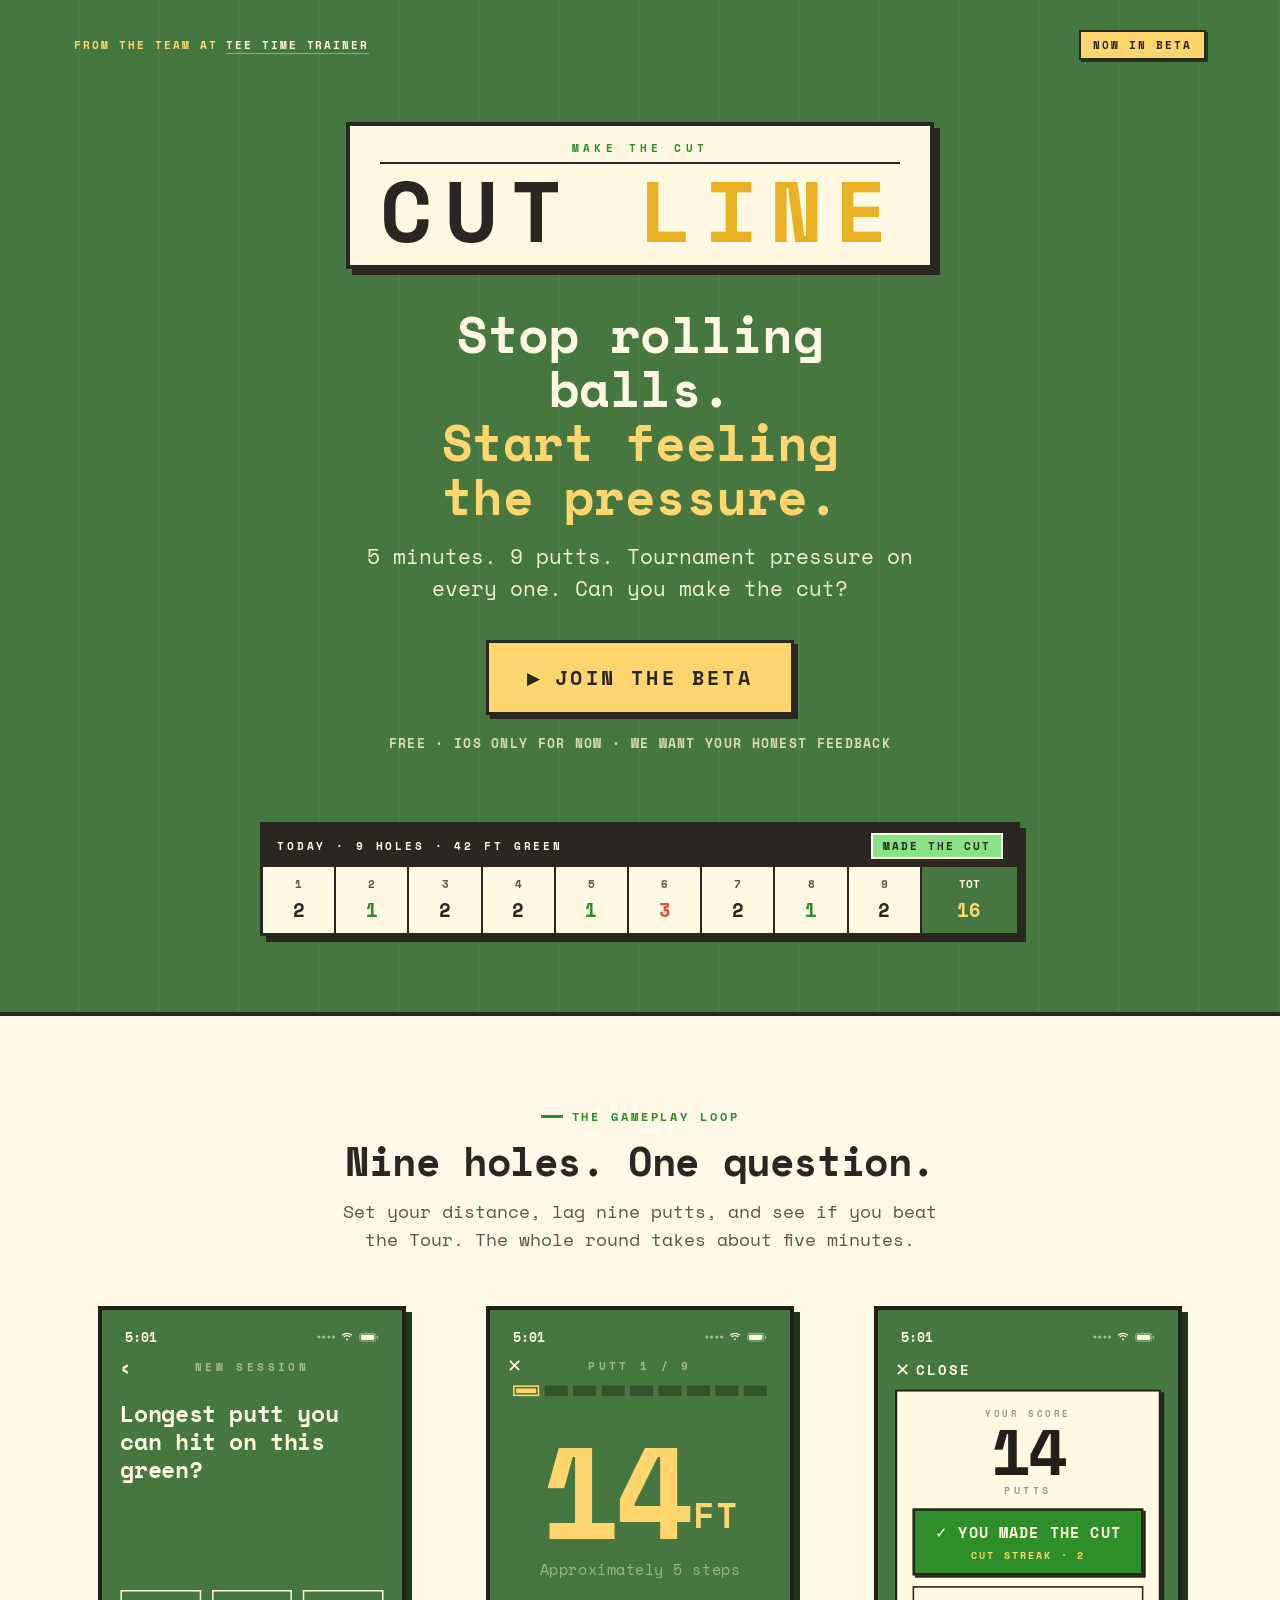
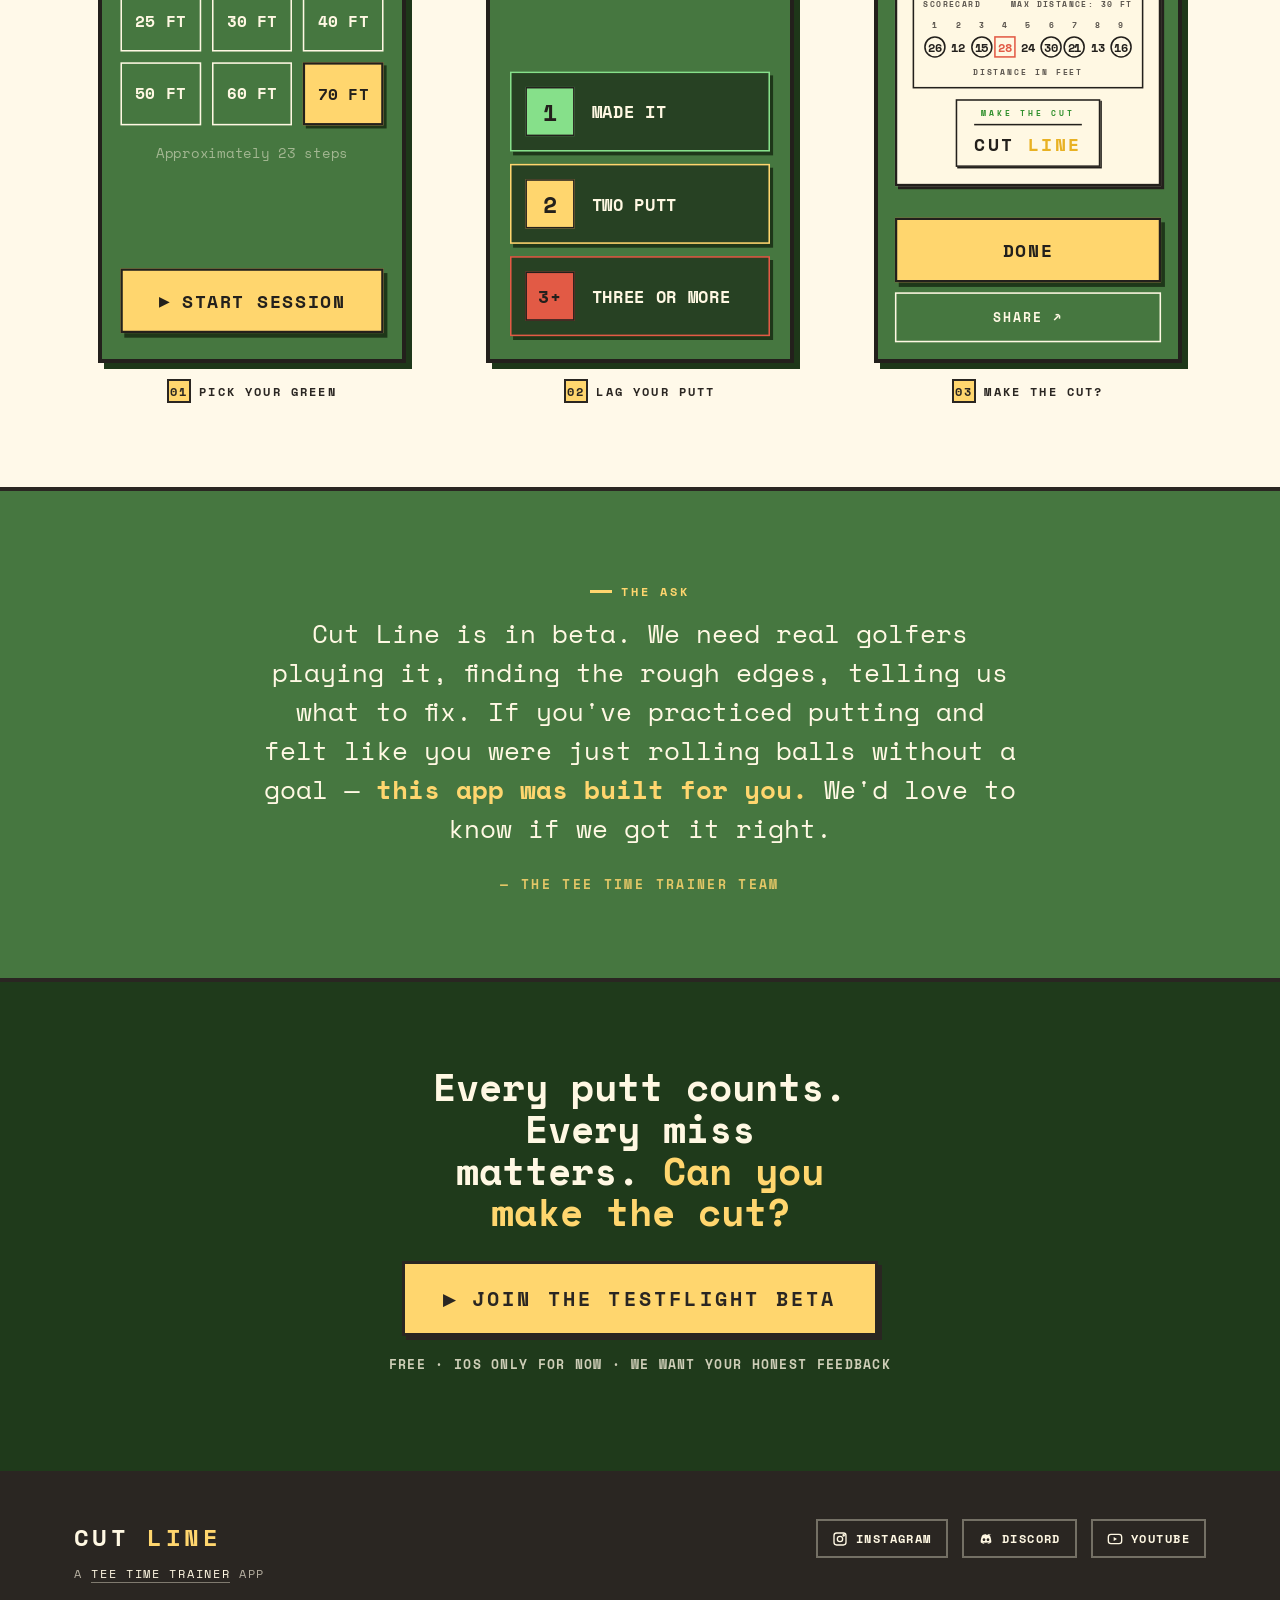
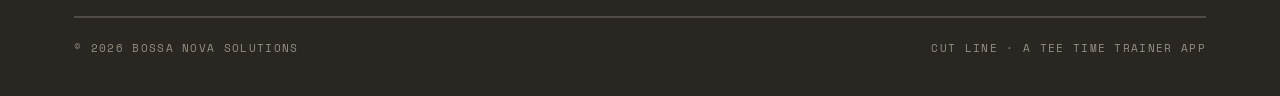
==== cutline/index.html @ 7d13d027 "feat: cut over to teetimetrainer.app (CNAME, real favicon, absolute URLs) - Add CNAME -> teetimetrai" ====
<!DOCTYPE html>
<html lang="en">
<head>
  <meta charset="UTF-8" />
  <meta name="viewport" content="width=device-width, initial-scale=1.0" />
  <title>Cut Line — Stop rolling balls. Start feeling the pressure. | Tee Time Trainer</title>
  <meta name="description" content="Most putting practice is aimless. Cut Line scores every session against the PGA Tour — 5 minutes, 9 putts, tournament pressure on every one. A putting game from the Tee Time Trainer team. Now in beta." />
  <link rel="canonical" href="https://teetimetrainer.app/cutline/" />
  <meta name="theme-color" content="#467740" />

  <!-- Icons -->
  <link rel="icon" type="image/png" sizes="32x32" href="favicon-32.png" />
  <link rel="icon" type="image/png" sizes="512x512" href="favicon-512.png" />
  <link rel="apple-touch-icon" href="apple-touch-icon.png" />

  <!-- Open Graph — WhatsApp, iMessage, Facebook, LinkedIn -->
  <meta property="og:type" content="website" />
  <meta property="og:site_name" content="Cut Line" />
  <meta property="og:title" content="Cut Line — Stop rolling balls. Start feeling the pressure." />
  <meta property="og:description" content="5 minutes. 9 putts. Tournament pressure on every one. A putting game from the Tee Time Trainer team — now in beta on TestFlight." />
  <meta property="og:url" content="https://teetimetrainer.app/cutline/" />
  <meta property="og:image" content="https://teetimetrainer.app/cutline/og-cutline.png" />
  <meta property="og:image:secure_url" content="https://teetimetrainer.app/cutline/og-cutline.png" />
  <meta property="og:image:type" content="image/png" />
  <meta property="og:image:width" content="1200" />
  <meta property="og:image:height" content="630" />
  <meta property="og:image:alt" content="Cut Line — MAKE THE CUT nameplate on tournament felt green." />

  <!-- Twitter / X -->
  <meta name="twitter:card" content="summary_large_image" />
  <meta name="twitter:title" content="Cut Line — Stop rolling balls. Start feeling the pressure." />
  <meta name="twitter:description" content="5 minutes. 9 putts. Tournament pressure on every one. Now in beta on TestFlight." />
  <meta name="twitter:image" content="https://teetimetrainer.app/cutline/og-cutline.png" />

  <link rel="stylesheet" href="cutline.css" />
  <link rel="stylesheet" href="cutline-screens.css" />
</head>
<body>
  <main>
    <header class="hero" data-screen-label="Hero">
      <div class="hero__inner">
        <div class="hero__topbar">
          <span class="hero__attrib">From the team at <a href="https://teetimetrainer.app" target="_blank" rel="noopener">Tee Time Trainer</a></span>
          <span class="hero__betatag">Now in beta</span>
        </div>

      <h1 class="wordmark wm-plate">
        <span class="wm-cell">
          <span class="wm-kicker">MAKE THE CUT</span>
          <span class="wm-line"><span class="cut">CUT</span> <span class="line">LINE</span></span>
        </span>
      </h1>
        <p class="hero__headline">Stop rolling balls.<br/><em>Start feeling the pressure.</em></p>
        <p class="hero__sub">5 minutes. 9 putts. Tournament pressure on every one. Can you make the cut?</p>
        <a class="cta" href="https://testflight.apple.com/join/ngMJG36k" target="_blank" rel="noopener"><span class="tri">▶</span>JOIN THE BETA</a>
        <p class="cta-sub">Free · iOS only for now · We want your honest feedback</p>

        <div class="hero__scorecard">
          <div class="scorestrip">
            <div class="scorestrip__head"><span class="ttl">Today · 9 holes · 42 ft green</span><span class="made">Made the cut</span></div>
            <div class="scoregrid"><div class="scorecell"><div class="n">1</div><div class="v ">2</div></div><div class="scorecell"><div class="n">2</div><div class="v made">1</div></div><div class="scorecell"><div class="n">3</div><div class="v ">2</div></div><div class="scorecell"><div class="n">4</div><div class="v ">2</div></div><div class="scorecell"><div class="n">5</div><div class="v made">1</div></div><div class="scorecell"><div class="n">6</div><div class="v miss">3</div></div><div class="scorecell"><div class="n">7</div><div class="v ">2</div></div><div class="scorecell"><div class="n">8</div><div class="v made">1</div></div><div class="scorecell"><div class="n">9</div><div class="v ">2</div></div><div class="scorecell tot"><div class="n">TOT</div><div class="v">16</div></div></div>
          </div>
        </div>
      </div>
    </header>

    <section class="section section--cream-2" data-screen-label="Screenshots">
      <div class="cl-wrap">
        <div class="shots-head">
          <div class="section__kicker">The gameplay loop</div>
          <h2 class="section__title">Nine holes. One question.</h2>
          <p class="section__lead">Set your distance, lag nine putts, and see if you beat the Tour. The whole round takes about five minutes.</p>
        </div>
        <div class="shots">
          <div class="shot">
            <div class="cl-phone">
              <div class="screen" data-screen-label="New Session">
                <div class="sb">
                  <span class="sb__time">5:01</span>
                  <span class="sb__right">
                    <span class="sb__dots"><i></i><i></i><i></i><i></i></span>
                    <svg width="17" height="13" viewBox="0 0 17 13" fill="none"><path d="M8.5 2.2c2.2 0 4.2.85 5.7 2.25l1.05-1.1A9.6 9.6 0 0 0 8.5.6 9.6 9.6 0 0 0 1.75 3.35L2.8 4.45A8.1 8.1 0 0 1 8.5 2.2Z" fill="#FFF8E3"/><path d="M8.5 5.2c1.4 0 2.65.55 3.6 1.45l1.05-1.1A7 7 0 0 0 8.5 3.6a7 7 0 0 0-4.65 1.95L4.9 6.65A5.5 5.5 0 0 1 8.5 5.2Z" fill="#FFF8E3"/><path d="M8.5 8.2c.62 0 1.18.25 1.6.66l-1.6 1.69-1.6-1.69c.42-.41.98-.66 1.6-.66Z" fill="#FFF8E3"/></svg>
                    <svg width="26" height="13" viewBox="0 0 26 13" fill="none"><rect x="1" y="1.5" width="21" height="10" rx="2.6" stroke="#FFF8E3" stroke-opacity="0.5" stroke-width="1.2"/><rect x="2.6" y="3.1" width="17.5" height="6.8" rx="1.4" fill="#FFF8E3"/><path d="M23.6 4.5v4c.8-.3 1.3-1 1.3-2s-.5-1.7-1.3-2Z" fill="#FFF8E3" fill-opacity="0.6"/></svg>
                  </span>
                </div>
                <div class="body">
                  <div class="nav">
                    <button class="nav__back"><span class="nav__chev">‹</span></button>
                    <div class="nav__title">New Session</div>
                    <span></span>
                  </div>
                  <div class="s1" style="flex:1;display:flex;flex-direction:column;">
                    <h2 class="s1__q">Longest putt you can hit on this green?</h2>
                    <div class="fill"></div>
                    <div class="s1__opts">
                      <div class="opt">25 FT</div>
                      <div class="opt">30 FT</div>
                      <div class="opt">40 FT</div>
                      <div class="opt">50 FT</div>
                      <div class="opt">60 FT</div>
                      <div class="opt opt--on">70 FT</div>
                    </div>
                    <div class="s1__steps">Approximately 23 steps</div>
                    <div class="fill"></div>
                    <button class="btn-primary"><span class="tri">▶</span> Start Session</button>
                  </div>
                </div>
              </div>
            </div><div class="shot__step"><span class="num">01</span>Pick your green</div></div>
          <div class="shot">
            <div class="cl-phone">
              <div class="screen" data-screen-label="Log a Putt">
                <div class="sb">
                  <span class="sb__time">5:01</span>
                  <span class="sb__right">
                    <span class="sb__dots"><i></i><i></i><i></i><i></i></span>
                    <svg width="17" height="13" viewBox="0 0 17 13" fill="none"><path d="M8.5 2.2c2.2 0 4.2.85 5.7 2.25l1.05-1.1A9.6 9.6 0 0 0 8.5.6 9.6 9.6 0 0 0 1.75 3.35L2.8 4.45A8.1 8.1 0 0 1 8.5 2.2Z" fill="#FFF8E3"/><path d="M8.5 5.2c1.4 0 2.65.55 3.6 1.45l1.05-1.1A7 7 0 0 0 8.5 3.6a7 7 0 0 0-4.65 1.95L4.9 6.65A5.5 5.5 0 0 1 8.5 5.2Z" fill="#FFF8E3"/><path d="M8.5 8.2c.62 0 1.18.25 1.6.66l-1.6 1.69-1.6-1.69c.42-.41.98-.66 1.6-.66Z" fill="#FFF8E3"/></svg>
                    <svg width="26" height="13" viewBox="0 0 26 13" fill="none"><rect x="1" y="1.5" width="21" height="10" rx="2.6" stroke="#FFF8E3" stroke-opacity="0.5" stroke-width="1.2"/><rect x="2.6" y="3.1" width="17.5" height="6.8" rx="1.4" fill="#FFF8E3"/><path d="M23.6 4.5v4c.8-.3 1.3-1 1.3-2s-.5-1.7-1.3-2Z" fill="#FFF8E3" fill-opacity="0.6"/></svg>
                  </span>
                </div>
                <div class="body">
                  <div class="nav">
                    <button class="nav__close"><span class="nav__x">✕</span></button>
                    <div class="nav__title">Putt 1 / 9</div>
                    <span></span>
                  </div>
                  <div class="s2" style="flex:1;display:flex;flex-direction:column;">
                    <div class="prog">
                      <span class="cur"></span><span></span><span></span><span></span><span></span><span></span><span></span><span></span><span></span>
                    </div>
                    <div class="s2__dist">
                      <span class="s2__num">14</span><span class="s2__ft">FT</span>
                    </div>
                    <div class="s2__steps">Approximately 5 steps</div>
                    <div class="s2__choices">
                      <div class="choice"><div class="choice__chip">1</div><div class="choice__lbl">Made It</div></div>
                      <div class="choice choice--two"><div class="choice__chip">2</div><div class="choice__lbl">Two Putt</div></div>
                      <div class="choice choice--three"><div class="choice__chip">3+</div><div class="choice__lbl">Three or More</div></div>
                    </div>
                  </div>
                </div>
              </div>
            </div><div class="shot__step"><span class="num">02</span>Lag your putt</div></div>
          <div class="shot">
            <div class="cl-phone">
              <div class="screen" data-screen-label="Make the Cut">
                <div class="sb">
                  <span class="sb__time">5:01</span>
                  <span class="sb__right">
                    <span class="sb__dots"><i></i><i></i><i></i><i></i></span>
                    <svg width="17" height="13" viewBox="0 0 17 13" fill="none"><path d="M8.5 2.2c2.2 0 4.2.85 5.7 2.25l1.05-1.1A9.6 9.6 0 0 0 8.5.6 9.6 9.6 0 0 0 1.75 3.35L2.8 4.45A8.1 8.1 0 0 1 8.5 2.2Z" fill="#FFF8E3"/><path d="M8.5 5.2c1.4 0 2.65.55 3.6 1.45l1.05-1.1A7 7 0 0 0 8.5 3.6a7 7 0 0 0-4.65 1.95L4.9 6.65A5.5 5.5 0 0 1 8.5 5.2Z" fill="#FFF8E3"/><path d="M8.5 8.2c.62 0 1.18.25 1.6.66l-1.6 1.69-1.6-1.69c.42-.41.98-.66 1.6-.66Z" fill="#FFF8E3"/></svg>
                    <svg width="26" height="13" viewBox="0 0 26 13" fill="none"><rect x="1" y="1.5" width="21" height="10" rx="2.6" stroke="#FFF8E3" stroke-opacity="0.5" stroke-width="1.2"/><rect x="2.6" y="3.1" width="17.5" height="6.8" rx="1.4" fill="#FFF8E3"/><path d="M23.6 4.5v4c.8-.3 1.3-1 1.3-2s-.5-1.7-1.3-2Z" fill="#FFF8E3" fill-opacity="0.6"/></svg>
                  </span>
                </div>
                <div class="body">
                  <div class="s3" style="flex:1;">
                    <div class="nav">
                      <button class="nav__close"><span class="nav__x">✕</span><span class="nav__closetxt">Close</span></button>
                    </div>
                    <div class="card">
                      <div class="score">
                        <div class="score__k">Your Score</div>
                        <div class="score__n">14</div>
                        <div class="score__u">Putts</div>
                      </div>
                      <div class="cut-banner">
                        <div class="cut-banner__main"><span>✓</span> You Made the Cut</div>
                        <div class="cut-banner__streak">Cut Streak · 2</div>
                      </div>
                      <div class="sc">
                        <div class="sc__top"><span>Scorecard</span><span>Max Distance: 30 FT</span></div>
                        <div class="sc__grid">
                          <div class="sc__col"><span class="sc__i">1</span><span class="sc__v circ">26</span></div>
                          <div class="sc__col"><span class="sc__i">2</span><span class="sc__v">12</span></div>
                          <div class="sc__col"><span class="sc__i">3</span><span class="sc__v circ">15</span></div>
                          <div class="sc__col"><span class="sc__i">4</span><span class="sc__v box">28</span></div>
                          <div class="sc__col"><span class="sc__i">5</span><span class="sc__v">24</span></div>
                          <div class="sc__col"><span class="sc__i">6</span><span class="sc__v circ">30</span></div>
                          <div class="sc__col"><span class="sc__i">7</span><span class="sc__v circ">21</span></div>
                          <div class="sc__col"><span class="sc__i">8</span><span class="sc__v">13</span></div>
                          <div class="sc__col"><span class="sc__i">9</span><span class="sc__v circ">16</span></div>
                        </div>
                        <div class="sc__cap">Distance in Feet</div>
                      </div>
                      <div class="plate">
                        <div class="plate__k">Make the Cut</div>
                        <div class="plate__wm"><span class="cut">CUT</span> <span class="line">LINE</span></div>
                      </div>
                    </div>
                    <div class="fill"></div>
                    <button class="btn-primary">Done</button>
                    <button class="btn-share">Share ↗</button>
                  </div>
                </div>
              </div>
            </div><div class="shot__step"><span class="num">03</span>Make the cut?</div></div>
        </div>
      </div>
    </section>

    <section class="section section--ask" data-screen-label="The ask">
      <div class="cl-wrap">
        <div class="ask">
          <div class="section__kicker">The ask</div>
          <p class="ask__body">Cut Line is in beta. We need real golfers playing it, finding the rough edges, telling us what to fix. If you've practiced putting and felt like you were just rolling balls without a goal — <b>this app was built for you.</b> We'd love to know if we got it right.</p>
          <div class="ask__sign">— The Tee Time Trainer team</div>
        </div>
      </div>
    </section>
    <section class="section section--cta2" data-screen-label="Second CTA">
      <div class="cl-wrap">
        <div class="cta2">
          <h2 class="cta2__title">Every putt counts. Every miss matters. <em>Can you make the cut?</em></h2>
          <a class="cta" href="https://testflight.apple.com/join/ngMJG36k" target="_blank" rel="noopener"><span class="tri">▶</span>JOIN THE TESTFLIGHT BETA</a>
          <p class="cta-sub">Free · iOS only for now · We want your honest feedback</p>
        </div>
      </div>
    </section>

    <footer class="footer" data-screen-label="Footer">
      <div class="cl-wrap">
        <div class="footer__grid">
          <div class="footer__brand">
            <div class="footer__wm">CUT <span class="line">LINE</span></div>
            <div class="footer__by">A <a href="https://teetimetrainer.app" target="_blank" rel="noopener">Tee Time Trainer</a> app</div>
          </div>
          <div class="footer__links">
            <a class="footer__link" href="https://www.instagram.com/teetimetrainer/" target="_blank" rel="noopener"><svg viewBox="0 0 24 24" fill="none" stroke="currentColor" stroke-width="2"><rect x="3" y="3" width="18" height="18" rx="4"/><circle cx="12" cy="12" r="4"/><circle cx="17.5" cy="6.5" r="1" fill="currentColor"/></svg> Instagram</a>
            <a class="footer__link" href="https://discord.gg/8u7NTxfmYW" target="_blank" rel="noopener"><svg viewBox="0 0 24 24" fill="currentColor"><path d="M20 6c-1-.5-3-1-5-1l-.3.5c2 .3 3 .8 4 1.3-3-1.5-7-1.5-10 0 1-.5 2-1 4-1.3L12 5c-2 0-4 .5-5 1C5 8 4 13 4 17c1 1 3 2 5 2l.7-1c-1.2-.3-2.5-.8-3.7-1.8 3 2 8 2 12 0-1.2 1-2.5 1.5-3.7 1.8L15 19c2 0 4-1 5-2 0-4-1-9-3-11zM9 15c-1 0-2-1-2-2s1-2 2-2 2 1 2 2-1 2-2 2zm6 0c-1 0-2-1-2-2s1-2 2-2 2 1 2 2-1 2-2 2z"/></svg> Discord</a>
            <a class="footer__link" href="https://www.youtube.com/@TeeTimeTrainer" target="_blank" rel="noopener"><svg viewBox="0 0 24 24" fill="none" stroke="currentColor" stroke-width="2"><rect x="2" y="5" width="20" height="14" rx="4"/><path d="M10 9l5 3-5 3z" fill="currentColor" stroke="none"/></svg> YouTube</a>
          </div>
        </div>
        <div class="footer__legal"><span>© 2026 Bossa Nova Solutions</span><span>Cut Line · A Tee Time Trainer app</span></div>
      </div>
    </footer>
  </main>
</body>
</html>
---- cutline/cutline.css ----
/* ============================================================
   CUT LINE — Beta landing page
   Built on the Tee Time Trainer design system.
   Brand palette per Cut Line brief; tokens mirror TTT where they
   match (cream/gold/felt are exact) plus a few Cut Line specifics.
   ============================================================ */

/* Space Mono — self-hosted from the TTT design system */
@font-face {
  font-family: "Space Mono";
  font-style: normal; font-weight: 400; font-display: swap;
  src: url("fonts/SpaceMono_400Regular.ttf") format("truetype");
}
@font-face {
  font-family: "Space Mono";
  font-style: italic; font-weight: 400; font-display: swap;
  src: url("fonts/SpaceMono_400Regular_Italic.ttf") format("truetype");
}
@font-face {
  font-family: "Space Mono";
  font-style: normal; font-weight: 700; font-display: swap;
  src: url("fonts/SpaceMono_700Bold.ttf") format("truetype");
}

:root {
  /* Cut Line palette (maps onto TTT tokens; * = Cut Line-specific) */
  --cl-cream:      #FFF8E3;   /* surfaces, cards, scorecards  (= ttt-light) */
  --cl-cream-2:    #FFF9E9;   /* softer cream                  (= ttt-beige-400) */
  --cl-felt:       #467740;   /* course felt / primary bg      (= ttt-background) */
  --cl-felt-600:   #406C3A;
  --cl-felt-700:   #32542D;   /* nested cards / borders        (= ttt-green-700) */
  --cl-felt-800:   #274123;
  --cl-felt-900:   #1F3A1B;   /* deepest felt (brief)          (~ ttt-green-900) */
  --cl-gold:       #FFD66E;   /* CTAs, championship accents    (= ttt-primary) */
  --cl-gold-deep:  #E8B123;
  --cl-ink:        #2A2622;   /* * text on cream, borders */
  --cl-ink-soft:   #5B554E;   /* * muted ink */
  --cl-made:       #2D8E2A;   /* * made the cut */
  --cl-made-br:    #89E386;   /* positive accent               (= ttt-success) */
  --cl-missed:     #E04E3A;   /* * missed the cut */

  --cl-shadow:     4px 4px 0 var(--cl-ink);
  --cl-shadow-sm:  3px 3px 0 var(--cl-ink);
  --cl-shadow-lg:  6px 6px 0 var(--cl-ink);
  --cl-shadow-gold:4px 4px 0 var(--cl-felt-900);

  --cl-mono: "Space Mono", ui-monospace, Menlo, Consolas, monospace;

  --cl-wrap: 1180px;
}

* { box-sizing: border-box; }

html { scroll-behavior: smooth; }

body {
  margin: 0;
  font-family: var(--cl-mono);
  background: var(--cl-cream);
  color: var(--cl-ink);
  -webkit-font-smoothing: antialiased;
  text-rendering: optimizeLegibility;
  font-synthesis: none;
}

/* utility ---------------------------------------------------- */
.cl-wrap { width: 100%; max-width: var(--cl-wrap); margin: 0 auto; padding: 0 24px; }
.cl-caps { text-transform: uppercase; letter-spacing: 0.2em; font-weight: 700; }
.cl-micro {
  font-size: 12px; line-height: 1.4; text-transform: uppercase;
  letter-spacing: 0.22em; font-weight: 700;
}

/* ============================================================
   HERO
   ============================================================ */
.hero {
  position: relative;
  background: var(--cl-felt);
  color: var(--cl-cream);
  overflow: hidden;
  border-bottom: 4px solid var(--cl-ink);
}
/* felt texture: faint dashed fairway lines, no gradient */
.hero::before {
  content: "";
  position: absolute; inset: 0;
  background-image:
    repeating-linear-gradient(90deg, transparent 0 78px, rgba(255,248,227,0.035) 78px 80px);
  pointer-events: none;
}
.hero__inner {
  position: relative;
  max-width: var(--cl-wrap);
  margin: 0 auto;
  padding: 30px 24px 76px;
  display: flex;
  flex-direction: column;
  align-items: center;
  text-align: center;
}

/* top brand bar -------------------------------------------- */
.hero__topbar {
  width: 100%;
  display: flex; align-items: center; justify-content: space-between;
  gap: 16px;
  padding-bottom: 56px;
}
.hero__attrib {
  font-size: 11px; letter-spacing: 0.18em; text-transform: uppercase;
  font-weight: 700; color: var(--cl-gold);
  display: inline-flex; align-items: center; gap: 8px;
}
.hero__attrib a { color: var(--cl-cream); text-decoration: none; border-bottom: 1px solid rgba(255,248,227,0.4); }
.hero__attrib a:hover { color: var(--cl-gold); }
.hero__betatag {
  font-size: 11px; letter-spacing: 0.18em; text-transform: uppercase;
  font-weight: 700; color: var(--cl-ink);
  background: var(--cl-gold);
  border: 2px solid var(--cl-ink);
  padding: 5px 12px;
  box-shadow: 2px 2px 0 var(--cl-felt-900);
}

/* ---- WORDMARK (3 treatments, switched by data attr) ------- */
.wordmark { margin: 0 0 38px; user-select: none; }

/* Treatment 1: STACKED — CUT over LINE with a gold cut-rule */
.wm-stacked .wm-line {
  font-weight: 700; line-height: 0.84; letter-spacing: 0.02em;
  font-size: clamp(64px, 16vw, 132px);
  color: var(--cl-cream);
  text-shadow: 5px 5px 0 var(--cl-felt-900);
  display: block;
}
.wm-stacked .wm-rule {
  display: block;
  height: 12px; background: var(--cl-gold);
  margin: 14px auto 14px; width: min(360px, 64%);
  box-shadow: 3px 3px 0 var(--cl-felt-900);
}

/* Treatment 2: INLINE — CUT LINE on one line, gold strike-through rule */
.wm-inline .wm-line {
  position: relative; display: inline-block;
  font-weight: 700; letter-spacing: 0.06em;
  font-size: clamp(40px, 9vw, 92px);
  color: var(--cl-cream);
  text-shadow: 4px 4px 0 var(--cl-felt-900);
  padding: 4px 6px;
}
.wm-inline .wm-strike {
  position: absolute; left: -2%; right: -2%; top: 52%; height: 9px;
  background: var(--cl-gold);
  box-shadow: 0 3px 0 var(--cl-felt-900);
}

/* Treatment 3: PLATE — nameplate cell, scorecard style */
.wm-plate .wm-cell {
  display: inline-flex; flex-direction: column; align-items: center;
  background: var(--cl-cream);
  color: var(--cl-ink);
  border: 4px solid var(--cl-ink);
  box-shadow: var(--cl-shadow-lg);
  padding: 14px 30px 16px;
}
.wm-plate .wm-kicker {
  font-size: 11px; letter-spacing: 0.4em; text-transform: uppercase;
  font-weight: 700; color: var(--cl-made);
  border-bottom: 2px solid var(--cl-ink); padding-bottom: 6px; margin-bottom: 6px;
  width: 100%; text-align: center;
}
.wm-plate .wm-line {
  font-weight: 700; letter-spacing: 0.14em; line-height: 0.92;
  font-size: clamp(40px, 8.5vw, 86px);
}
.wm-plate .wm-line .cut { color: var(--cl-ink); }
.wm-plate .wm-line .line { color: var(--cl-gold-deep); }

/* hero headline + sub --------------------------------------- */
.hero__headline {
  font-weight: 700; margin: 0 0 18px;
  font-size: clamp(28px, 5vw, 50px);
  line-height: 1.08; letter-spacing: -0.01em;
  max-width: 16ch;
}
.hero__headline em { font-style: normal; color: var(--cl-gold); }
.hero__sub {
  margin: 0 0 36px;
  font-size: clamp(16px, 2.2vw, 21px);
  line-height: 1.5; color: var(--cl-cream);
  opacity: 0.92; max-width: 42ch;
}

/* CTA button ------------------------------------------------ */
.cta {
  display: inline-flex; align-items: center; justify-content: center; gap: 12px;
  font-family: var(--cl-mono); font-weight: 700;
  text-transform: uppercase; letter-spacing: 0.16em;
  font-size: clamp(16px, 2vw, 20px);
  color: var(--cl-ink); background: var(--cl-gold);
  border: 3px solid var(--cl-ink);
  box-shadow: var(--cl-shadow);
  padding: 20px 38px;
  text-decoration: none; cursor: pointer;
  transition: transform 110ms steps(3,end), box-shadow 110ms steps(3,end);
}
.cta:hover { transform: translate(-2px,-2px); box-shadow: 6px 6px 0 var(--cl-ink); }
.cta:active { transform: translate(4px,4px); box-shadow: 0 0 0 var(--cl-ink); }
.cta .tri { font-size: 0.85em; }
.cta--ink { background: var(--cl-gold); }

.cta-sub {
  margin-top: 18px;
  font-size: 13px; letter-spacing: 0.1em; text-transform: uppercase;
  font-weight: 700; color: var(--cl-cream); opacity: 0.78;
}

/* store badges (Version B option) --------------------------- */
.badges { display: flex; gap: 14px; flex-wrap: wrap; justify-content: center; }
.badge {
  display: inline-flex; align-items: center; gap: 10px;
  background: var(--cl-ink); color: var(--cl-cream);
  border: 3px solid var(--cl-ink);
  box-shadow: var(--cl-shadow-gold);
  padding: 12px 20px; text-decoration: none;
  transition: transform 110ms steps(3,end), box-shadow 110ms steps(3,end);
}
.badge:hover { transform: translate(-2px,-2px); box-shadow: 6px 6px 0 var(--cl-felt-900); }
.badge:active { transform: translate(4px,4px); box-shadow: 0 0 0 var(--cl-felt-900); }
.badge svg { width: 26px; height: 26px; flex: none; }
.badge__txt { display: flex; flex-direction: column; line-height: 1.1; text-align: left; }
.badge__txt small { font-size: 9px; letter-spacing: 0.16em; text-transform: uppercase; opacity: 0.8; }
.badge__txt strong { font-size: 16px; letter-spacing: 0.02em; }

/* HERO scorecard motif (full mode only) --------------------- */
.hero__scorecard {
  margin-top: 56px; width: 100%; max-width: 760px;
}
.scorestrip {
  background: var(--cl-cream);
  border: 3px solid var(--cl-ink);
  box-shadow: var(--cl-shadow-lg);
  overflow: hidden;
}
.scorestrip__head {
  display: flex; align-items: center; justify-content: space-between;
  background: var(--cl-ink); color: var(--cl-cream);
  padding: 8px 14px;
}
.scorestrip__head .ttl { font-size: 11px; letter-spacing: 0.26em; text-transform: uppercase; font-weight: 700; }
.scorestrip__head .made {
  font-size: 11px; letter-spacing: 0.18em; text-transform: uppercase; font-weight: 700;
  color: var(--cl-ink); background: var(--cl-made-br); padding: 3px 10px; border: 2px solid var(--cl-cream);
}
.scoregrid { display: grid; grid-template-columns: repeat(9, 1fr) 1.3fr; }
.scorecell {
  border-right: 2px solid var(--cl-ink);
  padding: 9px 4px; text-align: center;
}
.scorecell:last-child { border-right: none; background: var(--cl-felt); }
.scorecell .n { font-size: 11px; color: var(--cl-ink-soft); font-weight: 700; }
.scorecell .v {
  font-size: 19px; font-weight: 700; margin-top: 4px; color: var(--cl-ink);
}
.scorecell .v.made { color: var(--cl-made); }
.scorecell .v.miss { color: var(--cl-missed); }
.scorecell.tot .n { color: var(--cl-cream); }
.scorecell.tot .v { color: var(--cl-gold); }

/* ============================================================
   SECTION scaffolding (below the fold = conversion)
   ============================================================ */
.section { padding: 84px 0; }
.section--cream { background: var(--cl-cream); }
.section--cream-2 { background: var(--cl-cream-2); }
.section__kicker {
  font-size: 12px; letter-spacing: 0.24em; text-transform: uppercase;
  font-weight: 700; color: var(--cl-made);
  display: inline-flex; align-items: center; gap: 9px;
  margin: 0 0 14px;
}
.section__kicker::before { content: ""; width: 22px; height: 3px; background: var(--cl-made); display: inline-block; }
.section__title {
  font-weight: 700; font-size: clamp(26px, 4vw, 40px); line-height: 1.08;
  letter-spacing: -0.01em; margin: 0 0 16px; color: var(--cl-ink);
}
.section__lead { font-size: 18px; line-height: 1.55; color: var(--cl-ink-soft); max-width: 56ch; margin: 0; }

/* ---- screenshots ----------------------------------------- */
.shots-head { text-align: center; margin-bottom: 52px; }
.shots-head .section__kicker { justify-content: center; }
.shots-head .section__lead { margin: 0 auto; }
.shots {
  display: grid; gap: 32px;
  grid-template-columns: repeat(3, 1fr);
  align-items: end;
}
.shot { display: flex; flex-direction: column; align-items: center; gap: 16px; }
.shot__step {
  display: inline-flex; align-items: center; gap: 8px;
  font-size: 12px; letter-spacing: 0.18em; text-transform: uppercase; font-weight: 700;
  color: var(--cl-ink);
}
.shot__step .num {
  width: 24px; height: 24px; display: inline-flex; align-items: center; justify-content: center;
  background: var(--cl-gold); border: 2px solid var(--cl-ink); color: var(--cl-ink);
}
.shot__arrow { display: none; }

/* phone frame for mockups */
.phone {
  width: 100%; max-width: 300px;
  background: var(--cl-felt);
  border: 4px solid var(--cl-ink);
  box-shadow: var(--cl-shadow-lg);
  aspect-ratio: 300 / 600;
  display: flex; flex-direction: column;
  overflow: hidden;
  position: relative;
}
.phone__notch {
  position: absolute; top: 8px; left: 50%; transform: translateX(-50%);
  width: 86px; height: 16px; background: var(--cl-ink); border-radius: 0 0 8px 8px;
  z-index: 5;
}

/* ---- how it works ---------------------------------------- */
.how { display: grid; gap: 28px; grid-template-columns: repeat(3, 1fr); }
.howcard {
  background: var(--cl-cream);
  border: 3px solid var(--cl-ink);
  box-shadow: var(--cl-shadow);
  padding: 30px 26px 32px;
  display: flex; flex-direction: column; gap: 14px;
}
.howcard__no {
  font-size: 13px; letter-spacing: 0.2em; font-weight: 700; color: var(--cl-made);
}
.howcard__icon {
  width: 64px; height: 64px; display: flex; align-items: center; justify-content: center;
  background: var(--cl-felt); border: 3px solid var(--cl-ink); color: var(--cl-gold);
}
.howcard__icon svg { width: 34px; height: 34px; }
.howcard__title { font-size: 22px; font-weight: 700; letter-spacing: 0.01em; margin: 4px 0 0; color: var(--cl-ink); }
.howcard__body { font-size: 16px; line-height: 1.5; color: var(--cl-ink-soft); margin: 0; }

/* ---- beta ask -------------------------------------------- */
.section--ask { background: var(--cl-felt); color: var(--cl-cream); border-top: 4px solid var(--cl-ink); border-bottom: 4px solid var(--cl-ink); }
.ask {
  max-width: 760px; margin: 0 auto; text-align: center;
}
.ask .section__kicker { justify-content: center; color: var(--cl-gold); }
.ask .section__kicker::before { background: var(--cl-gold); }
.ask__body {
  font-size: clamp(19px, 2.6vw, 26px); line-height: 1.5; font-weight: 400;
  color: var(--cl-cream); margin: 0 auto;
}
.ask__body b { color: var(--cl-gold); font-weight: 700; }
.ask__sign {
  margin-top: 26px; font-size: 13px; letter-spacing: 0.18em; text-transform: uppercase;
  font-weight: 700; color: var(--cl-gold); opacity: 0.85;
}

/* ---- second CTA ------------------------------------------ */
.section--cta2 { background: var(--cl-felt-900); color: var(--cl-cream); text-align: center; }
.cta2 { display: flex; flex-direction: column; align-items: center; gap: 0; }
.cta2__title { font-size: clamp(24px, 3.6vw, 38px); font-weight: 700; line-height: 1.1; margin: 0 0 28px; max-width: 18ch; }
.cta2__title em { font-style: normal; color: var(--cl-gold); }

/* ---- footer ---------------------------------------------- */
.footer { background: var(--cl-ink); color: var(--cl-cream); padding: 48px 0 40px; }
.footer__grid { display: flex; align-items: flex-start; justify-content: space-between; gap: 32px; flex-wrap: wrap; }
.footer__brand { display: flex; flex-direction: column; gap: 10px; }
.footer__wm { font-size: 24px; font-weight: 700; letter-spacing: 0.14em; }
.footer__wm .line { color: var(--cl-gold); }
.footer__by { font-size: 12px; letter-spacing: 0.14em; text-transform: uppercase; color: rgba(255,248,227,0.65); }
.footer__by a { color: var(--cl-cream); text-decoration: none; border-bottom: 1px solid rgba(255,248,227,0.4); }
.footer__by a:hover { color: var(--cl-gold); }
.footer__links { display: flex; gap: 14px; flex-wrap: wrap; }
.footer__link {
  display: inline-flex; align-items: center; gap: 8px;
  color: var(--cl-cream); text-decoration: none;
  border: 2px solid rgba(255,248,227,0.35); padding: 9px 14px;
  font-size: 12px; letter-spacing: 0.12em; text-transform: uppercase; font-weight: 700;
  transition: border-color 120ms, color 120ms;
}
.footer__link:hover { border-color: var(--cl-gold); color: var(--cl-gold); }
.footer__link svg { width: 16px; height: 16px; }
.footer__legal {
  margin-top: 34px; padding-top: 22px; border-top: 2px solid rgba(255,248,227,0.18);
  font-size: 11px; letter-spacing: 0.12em; text-transform: uppercase; color: rgba(255,248,227,0.5);
  display: flex; justify-content: space-between; gap: 16px; flex-wrap: wrap;
}

/* ============================================================
   RESPONSIVE — mobile-first audience
   ============================================================ */
@media (max-width: 860px) {
  .shots { grid-template-columns: 1fr; justify-items: center; gap: 44px; }
  .shot { max-width: 320px; }
  .how { grid-template-columns: 1fr; }
  .hero__scorecard { max-width: 100%; overflow-x: auto; }
  .scoregrid { min-width: 560px; }
}
@media (max-width: 560px) {
  .section { padding: 60px 0; }
  .hero__inner { padding: 24px 20px 60px; }
  .cl-wrap { padding: 0 20px; }
  .footer__legal { flex-direction: column; }
}

/* reduce motion */
@media (prefers-reduced-motion: reduce) {
  html { scroll-behavior: auto; }
  .cta, .badge { transition: none; }
}

/* ============================================================
   PHONE MOCKUP internals (static screens)
   ============================================================ */
.ph { flex: 1; display: flex; flex-direction: column; padding: 30px 18px 18px; gap: 14px; color: var(--cl-cream); }
.ph--felt { background: var(--cl-felt); }
.ph-hd { display: flex; align-items: center; justify-content: space-between; padding-bottom: 4px; }
.ph-wm { font-weight: 700; letter-spacing: 0.16em; font-size: 14px; color: var(--cl-cream); }
.ph-wm .dot { color: var(--cl-gold); }
.ph-meta { font-size: 11px; letter-spacing: 0.16em; font-weight: 700; }
.ph-kick { font-size: 10px; letter-spacing: 0.22em; text-transform: uppercase; font-weight: 700; color: var(--cl-gold); }
.ph-q { font-size: 15px; line-height: 1.35; margin-top: 8px; opacity: 0.9; }
.ph-dial { background: var(--cl-felt-700); border: 3px solid var(--cl-gold); box-shadow: var(--cl-shadow); padding: 18px 16px; display: flex; align-items: center; justify-content: space-between; }
.ph-dial .big { font-size: 52px; font-weight: 700; line-height: 1; color: var(--cl-gold); }
.ph-dial .unit { font-size: 10px; letter-spacing: 0.24em; font-weight: 700; margin-top: 4px; }
.ph-step { width: 40px; height: 40px; font-size: 24px; font-weight: 700; background: var(--cl-cream); color: var(--cl-ink); border: 2px solid var(--cl-ink); box-shadow: 2px 2px 0 var(--cl-ink); font-family: var(--cl-mono); cursor: pointer; line-height: 1; }
.ph-holes { display: grid; grid-template-columns: repeat(3, 1fr); gap: 6px; }
.ph-hole { background: var(--cl-felt-700); border: 2px solid var(--cl-felt-800); padding: 8px 4px; text-align: center; }
.ph-hole .i { font-size: 9px; opacity: 0.55; font-weight: 700; }
.ph-hole .d { font-size: 15px; font-weight: 700; }
.ph-hole .d small { font-size: 9px; }
.ph-label { font-size: 10px; letter-spacing: 0.22em; text-transform: uppercase; font-weight: 700; }
.ph-label.dim { opacity: 0.7; }
.ph-cta { background: var(--cl-gold); color: var(--cl-ink); border: 3px solid var(--cl-ink); box-shadow: var(--cl-shadow-sm); padding: 14px; text-align: center; font-weight: 700; letter-spacing: 0.14em; font-size: 14px; text-transform: uppercase; }
.ph-prog { display: flex; gap: 4px; }
.ph-prog span { flex: 1; height: 6px; border: 1px solid var(--cl-felt-800); }
.ph-prog span.on { background: var(--cl-gold); }
.ph-prog span.off { background: var(--cl-felt-800); }
.ph-green { flex: 1; min-height: 140px; background: var(--cl-felt-600); border: 3px solid var(--cl-felt-800); box-shadow: var(--cl-shadow); position: relative; overflow: hidden; }
.ph-result { border: 2px solid; padding: 12px; text-align: center; font-weight: 700; letter-spacing: 0.16em; font-size: 14px; box-shadow: 2px 2px 0 var(--cl-ink); }
.ph-result.made { background: var(--cl-made-br); color: var(--cl-ink); border-color: var(--cl-ink); }
.ph-result.two { background: var(--cl-gold); color: var(--cl-ink); border-color: var(--cl-ink); }
.ph-result.three { background: transparent; color: var(--cl-missed); border-color: var(--cl-missed); }
.ph-banner { background: var(--cl-made-br); color: var(--cl-ink); border: 3px solid var(--cl-ink); box-shadow: var(--cl-shadow); padding: 12px 14px; text-align: center; }
.ph-banner .sm { font-size: 10px; letter-spacing: 0.22em; font-weight: 700; margin-bottom: 2px; }
.ph-banner .lg { font-size: 26px; font-weight: 700; letter-spacing: 0.06em; }
.ph-card { background: var(--cl-cream); border: 3px solid var(--cl-ink); box-shadow: var(--cl-shadow); }
.ph-scoregrid { display: grid; grid-template-columns: repeat(9, 1fr); }
.ph-sc { padding: 7px 0; text-align: center; border-right: 2px solid var(--cl-ink); }
.ph-sc:last-child { border-right: none; }
.ph-sc .i { font-size: 9px; font-weight: 700; color: var(--cl-ink-soft); }
.ph-sc .v { font-size: 16px; font-weight: 700; color: var(--cl-ink); }
.ph-sc .v.made { color: var(--cl-made); }
.ph-sc .v.miss { color: var(--cl-missed); }
.ph-vs { display: grid; grid-template-columns: 1fr 1fr; gap: 9px; }
.ph-vscell { background: var(--cl-felt-700); border: 2px solid var(--cl-felt-800); padding: 10px 8px; text-align: center; }
.ph-vscell .l { font-size: 9px; letter-spacing: 0.2em; font-weight: 700; opacity: 0.65; }
.ph-vscell .n { font-size: 30px; font-weight: 700; line-height: 1; margin-top: 3px; }
.ph-vscell .n.gold { color: var(--cl-gold); }
.ph-note { font-size: 12px; line-height: 1.45; text-align: center; color: var(--cl-made-br); font-weight: 700; letter-spacing: 0.04em; }
---- cutline/cutline-screens.css ----
/* ============================================================
   CUT LINE — App screen styles (shared)
   The three approved app flows, re-rendered on the Tee Time
   Trainer design system. Native size 390×844 (iPhone).
   Used by: Cut Line - App Screens.html (studio), the PNG
   export harness, and the landing page screenshot frames.
   ============================================================ */

@font-face{font-family:"Space Mono";font-style:normal;font-weight:400;font-display:swap;src:url("fonts/SpaceMono_400Regular.ttf") format("truetype");}
@font-face{font-family:"Space Mono";font-style:normal;font-weight:700;font-display:swap;src:url("fonts/SpaceMono_700Bold.ttf") format("truetype");}

:root{
  --cream:#FFF8E3;
  --cream-2:#FFF9E9;
  --felt:#467740;
  --felt-600:#3F6C39;
  --felt-700:#32542D;
  --felt-800:#274123;
  --felt-900:#1E3719;
  --gold:#FFD66E;
  --gold-deep:#E8B123;
  --ink:#23201C;
  --ink-soft:#5B554E;
  --made:#2D8E2A;
  --made-br:#86E08A;
  --missed:#E25A45;
  --mono:"Space Mono",ui-monospace,Menlo,Consolas,monospace;
}

.screen *{box-sizing:border-box;}

/* ── the phone screen (raw, croppable, 390×844) ───────── */
.screen{
  width:390px;height:844px;
  background:var(--felt);
  position:relative;
  overflow:hidden;
  display:flex;flex-direction:column;
  font-family:var(--mono);
  color:var(--cream);
}

/* iOS status bar */
.sb{height:54px;flex:none;display:flex;align-items:center;justify-content:space-between;
  padding:16px 30px 0;color:var(--cream);}
.sb__time{font-size:17px;font-weight:700;letter-spacing:0.01em;}
.sb__right{display:flex;align-items:center;gap:7px;}
.sb__dots{display:flex;gap:2.5px;align-items:flex-end;}
.sb__dots i{width:4px;height:4px;border-radius:50%;background:var(--cream);opacity:0.55;}
.sb svg{display:block;}

/* shared screen body */
.body{flex:1;display:flex;flex-direction:column;min-height:0;}

/* top nav row */
.nav{display:grid;grid-template-columns:44px 1fr 44px;align-items:center;padding:6px 22px 0;}
.nav__back,.nav__close{display:flex;align-items:center;gap:8px;color:var(--cream);background:none;border:0;padding:0;cursor:pointer;font-family:var(--mono);}
.nav__chev{font-size:26px;font-weight:700;line-height:1;}
.nav__x{font-size:24px;font-weight:700;line-height:1;}
.nav__title{text-align:center;font-size:14px;letter-spacing:0.32em;text-transform:uppercase;font-weight:700;color:rgba(255,248,227,0.5);}
.nav__closetxt{font-size:18px;letter-spacing:0.18em;font-weight:700;text-transform:uppercase;color:var(--cream);}

.fill{flex:1;}

/* ════ SCREEN 1 — NEW SESSION ════ */
.s1{padding:0 24px 34px;}
.s1__q{margin:30px 0 0;font-size:30px;line-height:1.22;font-weight:700;color:var(--cream);letter-spacing:-0.01em;}
.s1__opts{display:grid;grid-template-columns:repeat(3,1fr);gap:14px;}
.opt{
  padding:22px 8px;text-align:center;white-space:nowrap;
  font-size:21px;font-weight:700;letter-spacing:0.01em;
  color:var(--cream);background:transparent;
  border:2px solid var(--cream);
}
.opt--on{
  background:var(--gold);color:var(--ink);
  border:3px solid var(--ink);
  box-shadow:4px 4px 0 var(--felt-900);
}
.s1__steps{text-align:center;font-size:18px;letter-spacing:0.02em;color:rgba(255,248,227,0.5);margin-top:22px;}

.btn-primary{
  display:flex;align-items:center;justify-content:center;gap:14px;width:100%;
  background:var(--gold);color:var(--ink);
  border:3px solid var(--ink);
  box-shadow:5px 6px 0 var(--felt-900);
  padding:22px;font-size:23px;font-weight:700;letter-spacing:0.1em;text-transform:uppercase;
  cursor:pointer;font-family:var(--mono);
}
.btn-primary .tri{font-size:0.8em;}

/* ════ SCREEN 2 — LOG A PUTT ════ */
.s2{padding:0 26px 30px;}
.prog{display:flex;gap:7px;margin:14px 4px 0;}
.prog span{flex:1;height:14px;background:var(--felt-700);}
.prog span.cur{background:transparent;border:2px solid var(--gold);position:relative;}
.prog span.cur::after{content:"";position:absolute;inset:2px;background:var(--gold);}
.s2__dist{text-align:center;margin-top:54px;display:flex;align-items:flex-end;justify-content:center;gap:6px;line-height:0.82;}
.s2__num{font-size:168px;font-weight:700;color:var(--gold);letter-spacing:-0.04em;}
.s2__ft{font-size:46px;font-weight:700;color:var(--gold);letter-spacing:0.04em;padding-bottom:18px;}
.s2__steps{text-align:center;font-size:20px;letter-spacing:0.02em;color:rgba(255,248,227,0.46);margin-top:18px;}
.s2__choices{display:flex;flex-direction:column;gap:16px;margin-top:auto;}
.choice{
  display:flex;align-items:center;gap:22px;
  background:var(--felt-800);
  border:2px solid var(--made-br);
  box-shadow:4px 5px 0 var(--felt-900);
  padding:18px;
}
.choice__chip{
  width:64px;height:64px;flex:none;display:flex;align-items:center;justify-content:center;
  font-size:30px;font-weight:700;color:var(--ink);
  border:2px solid var(--ink);background:var(--made-br);
}
.choice__lbl{font-size:22px;font-weight:700;letter-spacing:0.04em;text-transform:uppercase;color:var(--cream);white-space:nowrap;}
.choice--two{border-color:var(--gold);}
.choice--two .choice__chip{background:var(--gold);}
.choice--three{border-color:var(--missed);}
.choice--three .choice__chip{background:var(--missed);color:var(--ink);font-size:24px;}

/* ════ SCREEN 3 — MAKE THE CUT (result) ════ */
.s3{padding:4px 22px 22px;display:flex;flex-direction:column;gap:13px;}
.s3 .nav{padding-left:0;padding-right:0;grid-template-columns:1fr;}
.s3 .nav__close{justify-self:start;}
.card{
  background:var(--cream);color:var(--ink);
  border:3px solid var(--ink);
  box-shadow:4px 4px 0 var(--ink);
  padding:20px 20px 22px;
  display:flex;flex-direction:column;gap:14px;
}
.score{text-align:center;}
.score__k{font-size:12px;letter-spacing:0.34em;text-transform:uppercase;font-weight:700;color:#8AA487;}
.score__n{font-size:84px;line-height:0.82;font-weight:700;color:var(--ink);letter-spacing:-0.03em;margin:6px 0;}
.score__u{font-size:13px;letter-spacing:0.34em;text-transform:uppercase;font-weight:700;color:#8AA487;}

.cut-banner{
  background:var(--made);color:var(--cream);
  border:3px solid var(--ink);box-shadow:3px 3px 0 var(--ink);
  padding:13px;text-align:center;
}
.cut-banner__main{display:flex;align-items:center;justify-content:center;gap:12px;font-size:20px;font-weight:700;letter-spacing:0.06em;text-transform:uppercase;}
.cut-banner__streak{margin-top:6px;font-size:13px;letter-spacing:0.2em;text-transform:uppercase;font-weight:700;color:var(--gold);}

.sc{border:2px solid var(--ink);padding:13px 12px 11px;}
.sc__top{display:flex;align-items:center;justify-content:space-between;gap:10px;font-size:11px;letter-spacing:0.12em;text-transform:uppercase;font-weight:700;color:var(--ink-soft);white-space:nowrap;}
.sc__grid{display:grid;grid-template-columns:repeat(9,1fr);margin-top:11px;}
.sc__col{display:flex;flex-direction:column;align-items:center;gap:7px;}
.sc__i{font-size:11px;font-weight:700;color:var(--ink-soft);}
.sc__v{font-size:15px;font-weight:700;color:var(--ink);width:28px;height:28px;display:flex;align-items:center;justify-content:center;}
.sc__v.circ{border:2px solid var(--ink);border-radius:50%;}
.sc__v.box{border:2px solid var(--missed);color:var(--missed);}
.sc__cap{text-align:center;font-size:11px;letter-spacing:0.18em;text-transform:uppercase;font-weight:700;color:var(--ink-soft);margin-top:11px;}

.plate{align-self:center;border:2px solid var(--ink);box-shadow:2px 2px 0 var(--ink);
  padding:8px 22px 10px;text-align:center;background:var(--cream);}
.plate__k{font-size:11px;letter-spacing:0.28em;text-transform:uppercase;font-weight:700;color:var(--made);
  border-bottom:2px solid var(--ink);padding-bottom:6px;margin-bottom:6px;}
.plate__wm{font-size:24px;font-weight:700;letter-spacing:0.1em;}
.plate__wm .cut{color:var(--ink);}
.plate__wm .line{color:var(--gold-deep);}

.btn-share{
  display:flex;align-items:center;justify-content:center;gap:10px;width:100%;
  background:transparent;color:var(--cream);
  border:2px solid var(--cream);
  padding:18px;font-size:17px;font-weight:700;letter-spacing:0.18em;text-transform:uppercase;
  cursor:pointer;font-family:var(--mono);
}

/* studio adds a drop shadow around the raw screen */
.screen--studio{box-shadow:0 32px 60px -18px rgba(0,0,0,0.6), 0 0 0 1px rgba(0,0,0,0.4);}

/* ── website: scale the native 390×844 screen into a phone slot ──
   The screen renders at full native size then scales down, so all
   type and borders stay razor-sharp at any DPI. */
.cl-phone{
  position:relative;box-sizing:content-box;
  width:300px;height:649px;flex:none;
  border:4px solid var(--ink);
  box-shadow:6px 6px 0 var(--felt-900);
  overflow:hidden;background:var(--felt);
}
.cl-phone > .screen{transform:scale(0.76923);transform-origin:top left;}
@media (max-width:560px){
  .cl-phone{width:264px;height:571px;}
  .cl-phone > .screen{transform:scale(0.67692);}
}
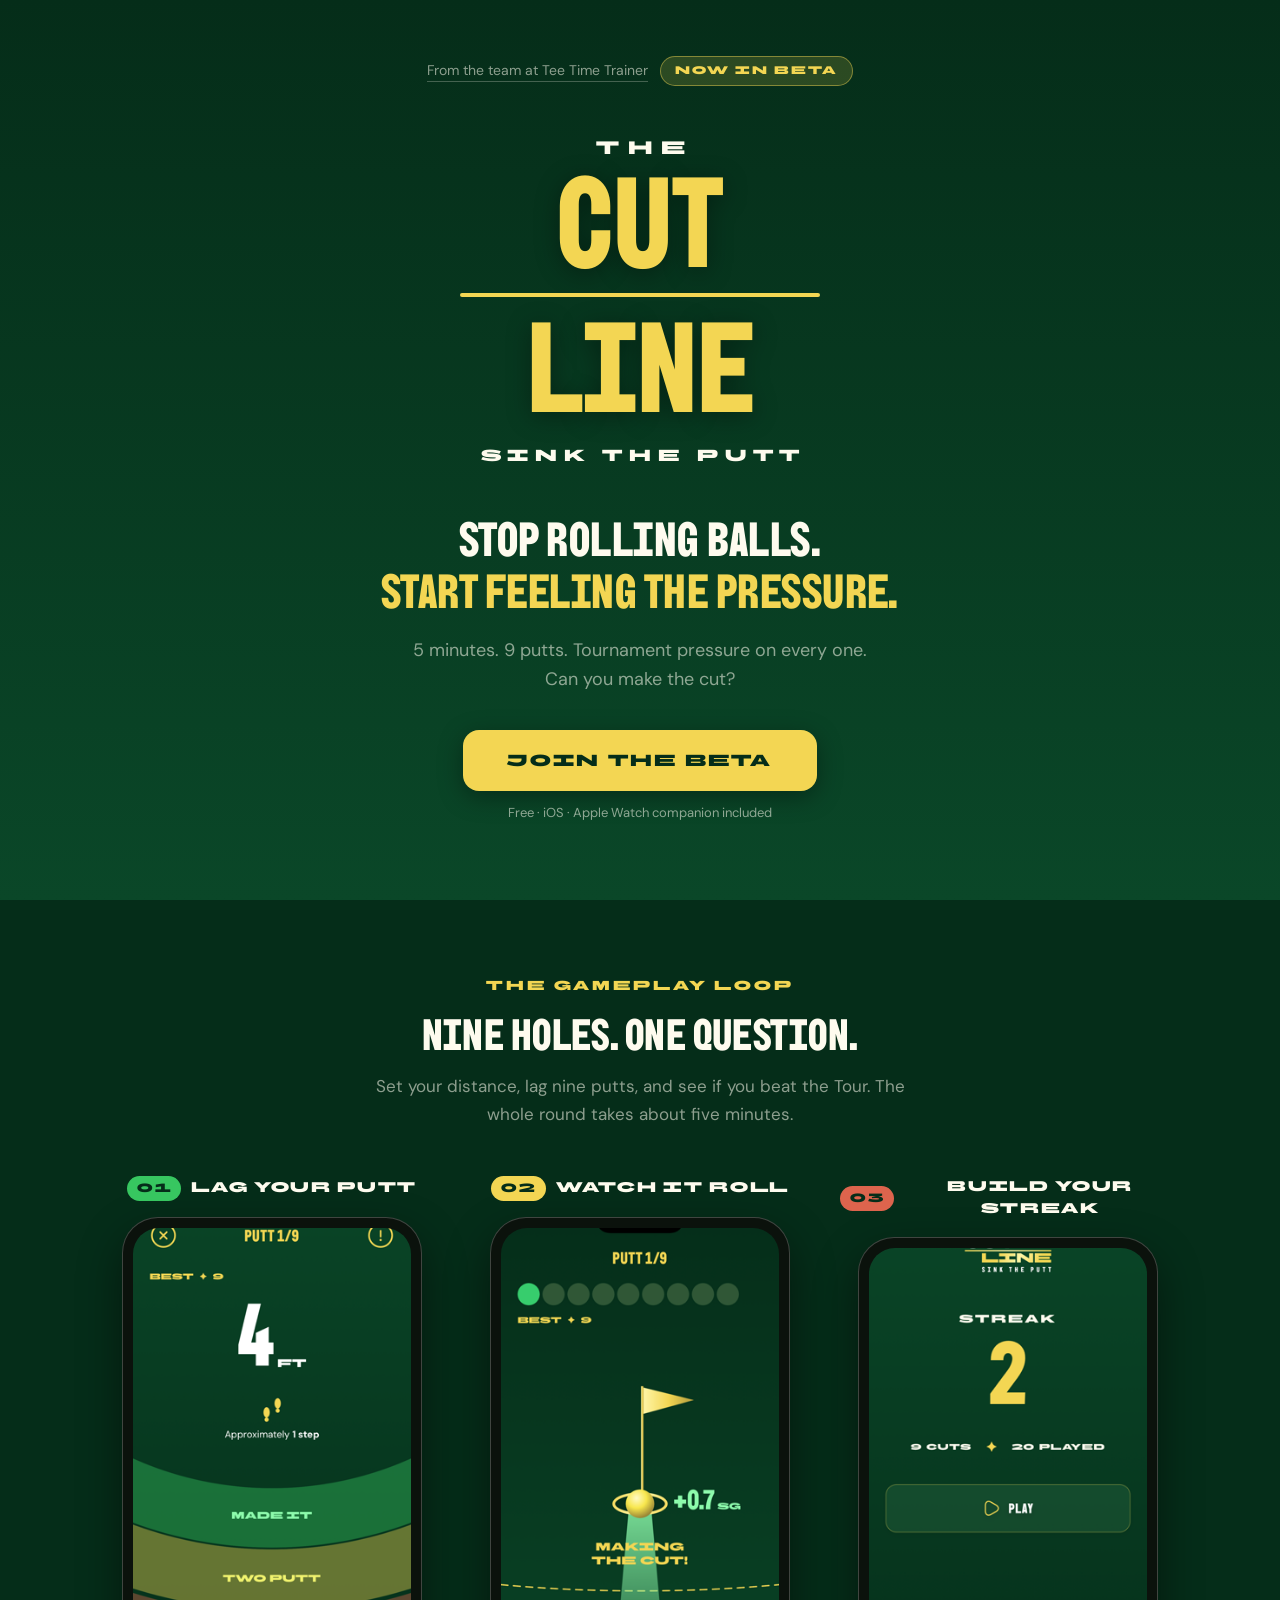
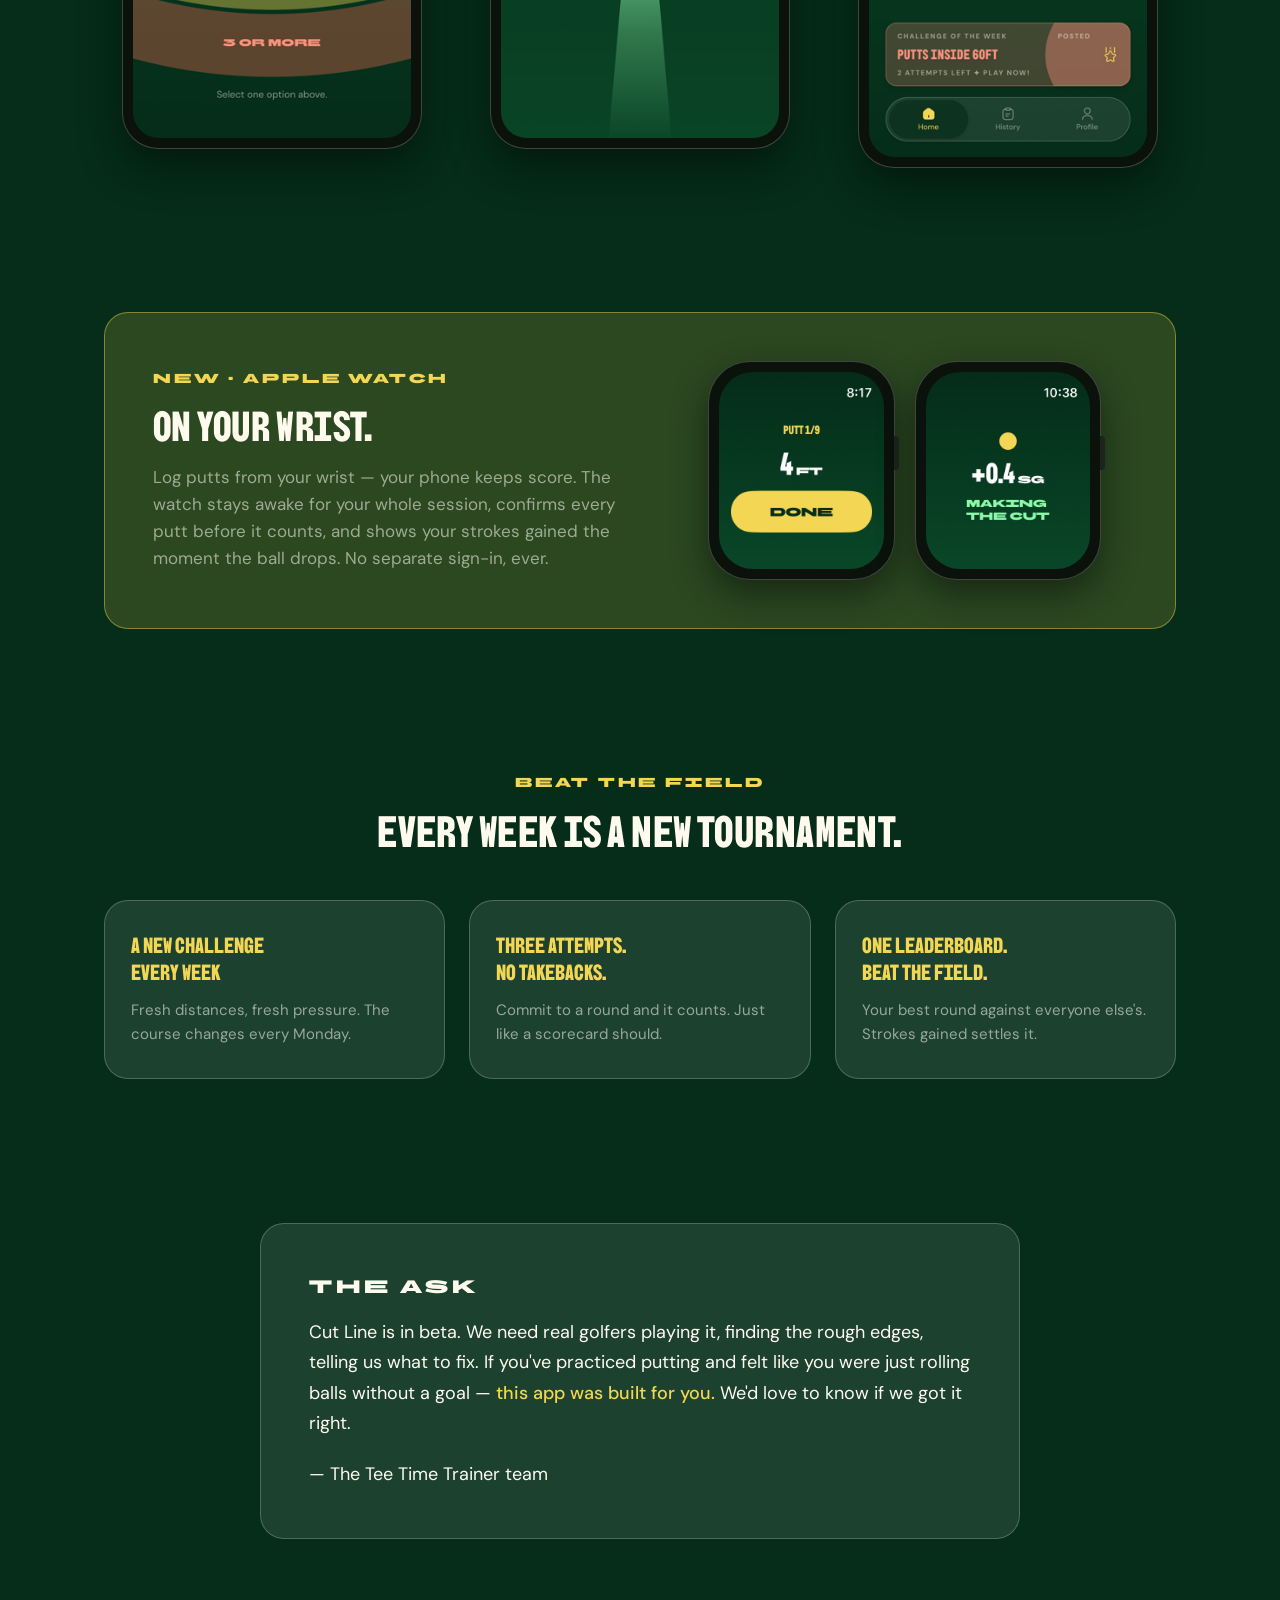
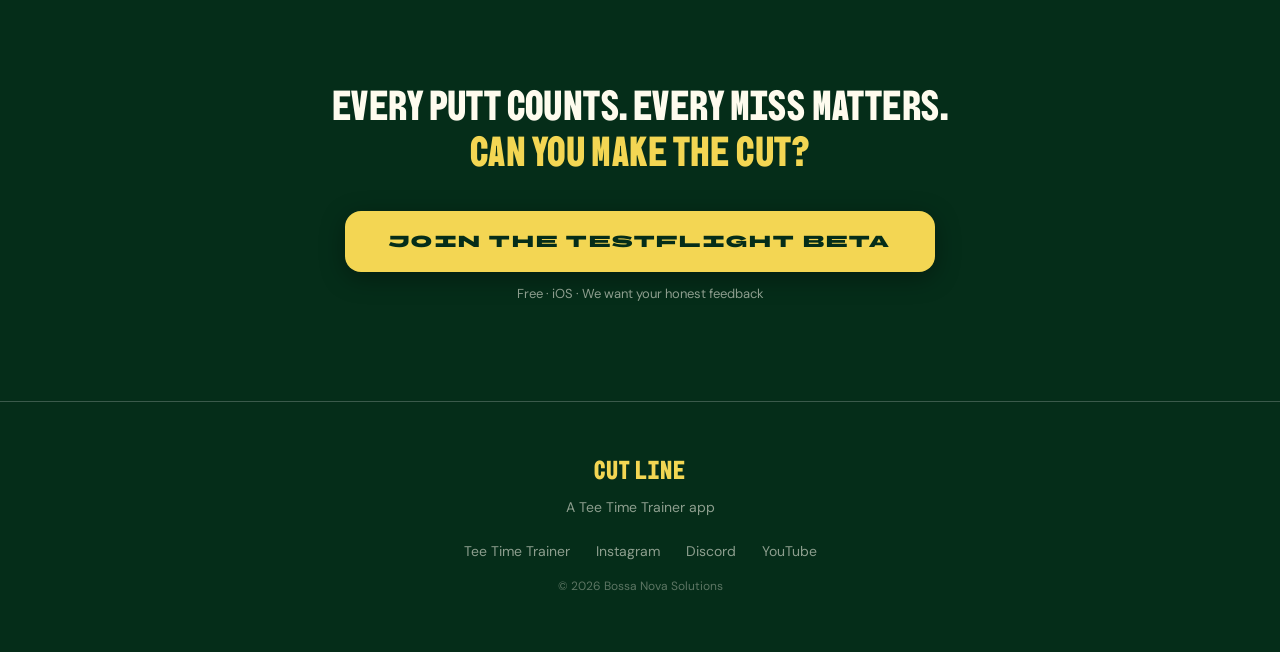
==== commit 2610df1f: "feat(cutline): v5 redesign of the Cut Line landing page Full rebuild on the app's v5 design system: " ====
--- a/cutline/index.html
+++ b/cutline/index.html
@@ -1,238 +1,144 @@
-<!DOCTYPE html>
+<!doctype html>
 <html lang="en">
 <head>
-  <meta charset="UTF-8" />
-  <meta name="viewport" content="width=device-width, initial-scale=1.0" />
+  <meta charset="utf-8">
+  <meta name="viewport" content="width=device-width, initial-scale=1">
   <title>Cut Line — Stop rolling balls. Start feeling the pressure. | Tee Time Trainer</title>
-  <meta name="description" content="Most putting practice is aimless. Cut Line scores every session against the PGA Tour — 5 minutes, 9 putts, tournament pressure on every one. A putting game from the Tee Time Trainer team. Now in beta." />
-  <link rel="canonical" href="https://teetimetrainer.app/cutline/" />
-  <meta name="theme-color" content="#467740" />
+  <meta name="description" content="Most putting practice is aimless. Cut Line scores every session against the PGA Tour — 5 minutes, 9 putts, tournament pressure on every one. Now with an Apple Watch companion. A putting game from the Tee Time Trainer team. In beta.">
+  <link rel="canonical" href="https://teetimetrainer.app/cutline/">
+  <meta name="theme-color" content="#052D19">
 
-  <!-- Icons -->
-  <link rel="icon" type="image/png" sizes="32x32" href="favicon-32.png" />
-  <link rel="icon" type="image/png" sizes="512x512" href="favicon-512.png" />
-  <link rel="apple-touch-icon" href="apple-touch-icon.png" />
+  <link rel="icon" type="image/png" sizes="32x32" href="favicon-32.png">
+  <link rel="icon" type="image/png" sizes="512x512" href="favicon-512.png">
+  <link rel="apple-touch-icon" href="apple-touch-icon.png">
 
-  <!-- Open Graph — WhatsApp, iMessage, Facebook, LinkedIn -->
-  <meta property="og:type" content="website" />
-  <meta property="og:site_name" content="Cut Line" />
-  <meta property="og:title" content="Cut Line — Stop rolling balls. Start feeling the pressure." />
-  <meta property="og:description" content="5 minutes. 9 putts. Tournament pressure on every one. A putting game from the Tee Time Trainer team — now in beta on TestFlight." />
-  <meta property="og:url" content="https://teetimetrainer.app/cutline/" />
-  <meta property="og:image" content="https://teetimetrainer.app/cutline/og-cutline.png" />
-  <meta property="og:image:secure_url" content="https://teetimetrainer.app/cutline/og-cutline.png" />
-  <meta property="og:image:type" content="image/png" />
-  <meta property="og:image:width" content="1200" />
-  <meta property="og:image:height" content="630" />
-  <meta property="og:image:alt" content="Cut Line — MAKE THE CUT nameplate on tournament felt green." />
+  <!-- Open Graph -->
+  <meta property="og:type" content="website">
+  <meta property="og:site_name" content="Tee Time Trainer">
+  <meta property="og:title" content="Cut Line — can you make the cut?">
+  <meta property="og:description" content="5 minutes. 9 putts. Tournament pressure on every one. Scored against the PGA Tour, now with an Apple Watch companion. Join the beta.">
+  <meta property="og:url" content="https://teetimetrainer.app/cutline/">
+  <meta property="og:image" content="https://teetimetrainer.app/cutline/og-cutline.png">
+  <meta property="og:image:width" content="1200">
+  <meta property="og:image:height" content="630">
+  <meta property="og:image:alt" content="The Cut Line — sink the putt. Dark tournament felt with a gold wordmark.">
+  <meta name="twitter:card" content="summary_large_image">
+  <meta name="twitter:title" content="Cut Line — can you make the cut?">
+  <meta name="twitter:description" content="5 minutes. 9 putts. Tournament pressure on every one. Join the beta.">
+  <meta name="twitter:image" content="https://teetimetrainer.app/cutline/og-cutline.png">
 
-  <!-- Twitter / X -->
-  <meta name="twitter:card" content="summary_large_image" />
-  <meta name="twitter:title" content="Cut Line — Stop rolling balls. Start feeling the pressure." />
-  <meta name="twitter:description" content="5 minutes. 9 putts. Tournament pressure on every one. Now in beta on TestFlight." />
-  <meta name="twitter:image" content="https://teetimetrainer.app/cutline/og-cutline.png" />
-
-  <link rel="stylesheet" href="cutline.css" />
-  <link rel="stylesheet" href="cutline-screens.css" />
+  <link rel="stylesheet" href="cutline.css">
 </head>
 <body>
-  <main>
-    <header class="hero" data-screen-label="Hero">
-      <div class="hero__inner">
-        <div class="hero__topbar">
-          <span class="hero__attrib">From the team at <a href="https://teetimetrainer.app" target="_blank" rel="noopener">Tee Time Trainer</a></span>
-          <span class="hero__betatag">Now in beta</span>
-        </div>
 
-      <h1 class="wordmark wm-plate">
-        <span class="wm-cell">
-          <span class="wm-kicker">MAKE THE CUT</span>
-          <span class="wm-line"><span class="cut">CUT</span> <span class="line">LINE</span></span>
-        </span>
-      </h1>
-        <p class="hero__headline">Stop rolling balls.<br/><em>Start feeling the pressure.</em></p>
-        <p class="hero__sub">5 minutes. 9 putts. Tournament pressure on every one. Can you make the cut?</p>
-        <a class="cta" href="https://testflight.apple.com/join/ngMJG36k" target="_blank" rel="noopener"><span class="tri">▶</span>JOIN THE BETA</a>
-        <p class="cta-sub">Free · iOS only for now · We want your honest feedback</p>
+  <!-- ============================== HERO ============================== -->
+  <header class="hero">
+    <p class="hero__attrib">
+      <a href="https://teetimetrainer.app">From the team at Tee Time Trainer</a>
+      <span class="chip">Now in beta</span>
+    </p>
 
-        <div class="hero__scorecard">
-          <div class="scorestrip">
-            <div class="scorestrip__head"><span class="ttl">Today · 9 holes · 42 ft green</span><span class="made">Made the cut</span></div>
-            <div class="scoregrid"><div class="scorecell"><div class="n">1</div><div class="v ">2</div></div><div class="scorecell"><div class="n">2</div><div class="v made">1</div></div><div class="scorecell"><div class="n">3</div><div class="v ">2</div></div><div class="scorecell"><div class="n">4</div><div class="v ">2</div></div><div class="scorecell"><div class="n">5</div><div class="v made">1</div></div><div class="scorecell"><div class="n">6</div><div class="v miss">3</div></div><div class="scorecell"><div class="n">7</div><div class="v ">2</div></div><div class="scorecell"><div class="n">8</div><div class="v made">1</div></div><div class="scorecell"><div class="n">9</div><div class="v ">2</div></div><div class="scorecell tot"><div class="n">TOT</div><div class="v">16</div></div></div>
-          </div>
-        </div>
+    <div class="lockup" aria-label="The Cut Line — sink the putt">
+      <span class="lockup__the">THE</span>
+      <span class="lockup__word">CUT</span>
+      <span class="lockup__rule" aria-hidden="true"></span>
+      <span class="lockup__word">LINE</span>
+      <span class="lockup__tag">SINK&nbsp;THE&nbsp;PUTT</span>
+    </div>
+
+    <h1>Stop rolling balls.<br><em>Start feeling the pressure.</em></h1>
+    <p class="hero__sub">5 minutes. 9 putts. Tournament pressure on every one.<br>Can you make the cut?</p>
+
+    <p class="cta-wrap">
+      <a class="cta" href="https://testflight.apple.com/join/ngMJG36k">Join the beta</a>
+      <span class="cta-sub">Free · iOS · Apple&nbsp;Watch companion included</span>
+    </p>
+  </header>
+
+  <!-- ========================= GAMEPLAY LOOP ========================= -->
+  <section class="section">
+    <p class="kicker">The gameplay loop</p>
+    <h2>Nine holes. One question.</h2>
+    <p class="lead">Set your distance, lag nine putts, and see if you beat the Tour.
+       The whole round takes about five minutes.</p>
+
+    <div class="steps">
+      <figure class="step">
+        <figcaption><span class="step__num step__num--made">01</span> Lag your putt</figcaption>
+        <div class="phone"><img src="img/screen-putt.png" alt="Cut Line putt screen: a 4-foot putt with Made It, Two Putt and 3 or More result bands" loading="lazy"></div>
+      </figure>
+      <figure class="step">
+        <figcaption><span class="step__num step__num--gold">02</span> Watch it roll</figcaption>
+        <div class="phone"><img src="img/screen-postshot.png" alt="Cut Line post-shot screen: the ball rolling toward the hole, plus 0.7 strokes gained, making the cut" loading="lazy"></div>
+      </figure>
+      <figure class="step">
+        <figcaption><span class="step__num step__num--miss">03</span> Build your streak</figcaption>
+        <div class="phone"><img src="img/screen-home.png" alt="Cut Line home screen: streak of 2, nine cuts made in twenty rounds played" loading="lazy"></div>
+      </figure>
+    </div>
+  </section>
+
+  <!-- ========================= APPLE WATCH =========================== -->
+  <section class="section">
+    <div class="watchpanel">
+      <div class="watchpanel__copy">
+        <p class="kicker">New · Apple Watch</p>
+        <h2>On your wrist.</h2>
+        <p class="lead lead--left">Log putts from your wrist — your phone keeps score.
+           The watch stays awake for your whole session, confirms every putt before it counts,
+           and shows your strokes gained the moment the ball drops. No separate sign-in, ever.</p>
       </div>
-    </header>
+      <div class="watchpanel__shots">
+        <div class="watchframe"><img src="img/watch-putt.png" alt="Apple Watch showing putt 1 of 9, four feet, with a Done button" loading="lazy"></div>
+        <div class="watchframe"><img src="img/watch-sg.png" alt="Apple Watch showing plus 0.4 strokes gained, making the cut" loading="lazy"></div>
+      </div>
+    </div>
+  </section>
 
-    <section class="section section--cream-2" data-screen-label="Screenshots">
-      <div class="cl-wrap">
-        <div class="shots-head">
-          <div class="section__kicker">The gameplay loop</div>
-          <h2 class="section__title">Nine holes. One question.</h2>
-          <p class="section__lead">Set your distance, lag nine putts, and see if you beat the Tour. The whole round takes about five minutes.</p>
-        </div>
-        <div class="shots">
-          <div class="shot">
-            <div class="cl-phone">
-              <div class="screen" data-screen-label="New Session">
-                <div class="sb">
-                  <span class="sb__time">5:01</span>
-                  <span class="sb__right">
-                    <span class="sb__dots"><i></i><i></i><i></i><i></i></span>
-                    <svg width="17" height="13" viewBox="0 0 17 13" fill="none"><path d="M8.5 2.2c2.2 0 4.2.85 5.7 2.25l1.05-1.1A9.6 9.6 0 0 0 8.5.6 9.6 9.6 0 0 0 1.75 3.35L2.8 4.45A8.1 8.1 0 0 1 8.5 2.2Z" fill="#FFF8E3"/><path d="M8.5 5.2c1.4 0 2.65.55 3.6 1.45l1.05-1.1A7 7 0 0 0 8.5 3.6a7 7 0 0 0-4.65 1.95L4.9 6.65A5.5 5.5 0 0 1 8.5 5.2Z" fill="#FFF8E3"/><path d="M8.5 8.2c.62 0 1.18.25 1.6.66l-1.6 1.69-1.6-1.69c.42-.41.98-.66 1.6-.66Z" fill="#FFF8E3"/></svg>
-                    <svg width="26" height="13" viewBox="0 0 26 13" fill="none"><rect x="1" y="1.5" width="21" height="10" rx="2.6" stroke="#FFF8E3" stroke-opacity="0.5" stroke-width="1.2"/><rect x="2.6" y="3.1" width="17.5" height="6.8" rx="1.4" fill="#FFF8E3"/><path d="M23.6 4.5v4c.8-.3 1.3-1 1.3-2s-.5-1.7-1.3-2Z" fill="#FFF8E3" fill-opacity="0.6"/></svg>
-                  </span>
-                </div>
-                <div class="body">
-                  <div class="nav">
-                    <button class="nav__back"><span class="nav__chev">‹</span></button>
-                    <div class="nav__title">New Session</div>
-                    <span></span>
-                  </div>
-                  <div class="s1" style="flex:1;display:flex;flex-direction:column;">
-                    <h2 class="s1__q">Longest putt you can hit on this green?</h2>
-                    <div class="fill"></div>
-                    <div class="s1__opts">
-                      <div class="opt">25 FT</div>
-                      <div class="opt">30 FT</div>
-                      <div class="opt">40 FT</div>
-                      <div class="opt">50 FT</div>
-                      <div class="opt">60 FT</div>
-                      <div class="opt opt--on">70 FT</div>
-                    </div>
-                    <div class="s1__steps">Approximately 23 steps</div>
-                    <div class="fill"></div>
-                    <button class="btn-primary"><span class="tri">▶</span> Start Session</button>
-                  </div>
-                </div>
-              </div>
-            </div><div class="shot__step"><span class="num">01</span>Pick your green</div></div>
-          <div class="shot">
-            <div class="cl-phone">
-              <div class="screen" data-screen-label="Log a Putt">
-                <div class="sb">
-                  <span class="sb__time">5:01</span>
-                  <span class="sb__right">
-                    <span class="sb__dots"><i></i><i></i><i></i><i></i></span>
-                    <svg width="17" height="13" viewBox="0 0 17 13" fill="none"><path d="M8.5 2.2c2.2 0 4.2.85 5.7 2.25l1.05-1.1A9.6 9.6 0 0 0 8.5.6 9.6 9.6 0 0 0 1.75 3.35L2.8 4.45A8.1 8.1 0 0 1 8.5 2.2Z" fill="#FFF8E3"/><path d="M8.5 5.2c1.4 0 2.65.55 3.6 1.45l1.05-1.1A7 7 0 0 0 8.5 3.6a7 7 0 0 0-4.65 1.95L4.9 6.65A5.5 5.5 0 0 1 8.5 5.2Z" fill="#FFF8E3"/><path d="M8.5 8.2c.62 0 1.18.25 1.6.66l-1.6 1.69-1.6-1.69c.42-.41.98-.66 1.6-.66Z" fill="#FFF8E3"/></svg>
-                    <svg width="26" height="13" viewBox="0 0 26 13" fill="none"><rect x="1" y="1.5" width="21" height="10" rx="2.6" stroke="#FFF8E3" stroke-opacity="0.5" stroke-width="1.2"/><rect x="2.6" y="3.1" width="17.5" height="6.8" rx="1.4" fill="#FFF8E3"/><path d="M23.6 4.5v4c.8-.3 1.3-1 1.3-2s-.5-1.7-1.3-2Z" fill="#FFF8E3" fill-opacity="0.6"/></svg>
-                  </span>
-                </div>
-                <div class="body">
-                  <div class="nav">
-                    <button class="nav__close"><span class="nav__x">✕</span></button>
-                    <div class="nav__title">Putt 1 / 9</div>
-                    <span></span>
-                  </div>
-                  <div class="s2" style="flex:1;display:flex;flex-direction:column;">
-                    <div class="prog">
-                      <span class="cur"></span><span></span><span></span><span></span><span></span><span></span><span></span><span></span><span></span>
-                    </div>
-                    <div class="s2__dist">
-                      <span class="s2__num">14</span><span class="s2__ft">FT</span>
-                    </div>
-                    <div class="s2__steps">Approximately 5 steps</div>
-                    <div class="s2__choices">
-                      <div class="choice"><div class="choice__chip">1</div><div class="choice__lbl">Made It</div></div>
-                      <div class="choice choice--two"><div class="choice__chip">2</div><div class="choice__lbl">Two Putt</div></div>
-                      <div class="choice choice--three"><div class="choice__chip">3+</div><div class="choice__lbl">Three or More</div></div>
-                    </div>
-                  </div>
-                </div>
-              </div>
-            </div><div class="shot__step"><span class="num">02</span>Lag your putt</div></div>
-          <div class="shot">
-            <div class="cl-phone">
-              <div class="screen" data-screen-label="Make the Cut">
-                <div class="sb">
-                  <span class="sb__time">5:01</span>
-                  <span class="sb__right">
-                    <span class="sb__dots"><i></i><i></i><i></i><i></i></span>
-                    <svg width="17" height="13" viewBox="0 0 17 13" fill="none"><path d="M8.5 2.2c2.2 0 4.2.85 5.7 2.25l1.05-1.1A9.6 9.6 0 0 0 8.5.6 9.6 9.6 0 0 0 1.75 3.35L2.8 4.45A8.1 8.1 0 0 1 8.5 2.2Z" fill="#FFF8E3"/><path d="M8.5 5.2c1.4 0 2.65.55 3.6 1.45l1.05-1.1A7 7 0 0 0 8.5 3.6a7 7 0 0 0-4.65 1.95L4.9 6.65A5.5 5.5 0 0 1 8.5 5.2Z" fill="#FFF8E3"/><path d="M8.5 8.2c.62 0 1.18.25 1.6.66l-1.6 1.69-1.6-1.69c.42-.41.98-.66 1.6-.66Z" fill="#FFF8E3"/></svg>
-                    <svg width="26" height="13" viewBox="0 0 26 13" fill="none"><rect x="1" y="1.5" width="21" height="10" rx="2.6" stroke="#FFF8E3" stroke-opacity="0.5" stroke-width="1.2"/><rect x="2.6" y="3.1" width="17.5" height="6.8" rx="1.4" fill="#FFF8E3"/><path d="M23.6 4.5v4c.8-.3 1.3-1 1.3-2s-.5-1.7-1.3-2Z" fill="#FFF8E3" fill-opacity="0.6"/></svg>
-                  </span>
-                </div>
-                <div class="body">
-                  <div class="s3" style="flex:1;">
-                    <div class="nav">
-                      <button class="nav__close"><span class="nav__x">✕</span><span class="nav__closetxt">Close</span></button>
-                    </div>
-                    <div class="card">
-                      <div class="score">
-                        <div class="score__k">Your Score</div>
-                        <div class="score__n">14</div>
-                        <div class="score__u">Putts</div>
-                      </div>
-                      <div class="cut-banner">
-                        <div class="cut-banner__main"><span>✓</span> You Made the Cut</div>
-                        <div class="cut-banner__streak">Cut Streak · 2</div>
-                      </div>
-                      <div class="sc">
-                        <div class="sc__top"><span>Scorecard</span><span>Max Distance: 30 FT</span></div>
-                        <div class="sc__grid">
-                          <div class="sc__col"><span class="sc__i">1</span><span class="sc__v circ">26</span></div>
-                          <div class="sc__col"><span class="sc__i">2</span><span class="sc__v">12</span></div>
-                          <div class="sc__col"><span class="sc__i">3</span><span class="sc__v circ">15</span></div>
-                          <div class="sc__col"><span class="sc__i">4</span><span class="sc__v box">28</span></div>
-                          <div class="sc__col"><span class="sc__i">5</span><span class="sc__v">24</span></div>
-                          <div class="sc__col"><span class="sc__i">6</span><span class="sc__v circ">30</span></div>
-                          <div class="sc__col"><span class="sc__i">7</span><span class="sc__v circ">21</span></div>
-                          <div class="sc__col"><span class="sc__i">8</span><span class="sc__v">13</span></div>
-                          <div class="sc__col"><span class="sc__i">9</span><span class="sc__v circ">16</span></div>
-                        </div>
-                        <div class="sc__cap">Distance in Feet</div>
-                      </div>
-                      <div class="plate">
-                        <div class="plate__k">Make the Cut</div>
-                        <div class="plate__wm"><span class="cut">CUT</span> <span class="line">LINE</span></div>
-                      </div>
-                    </div>
-                    <div class="fill"></div>
-                    <button class="btn-primary">Done</button>
-                    <button class="btn-share">Share ↗</button>
-                  </div>
-                </div>
-              </div>
-            </div><div class="shot__step"><span class="num">03</span>Make the cut?</div></div>
-        </div>
-      </div>
-    </section>
+  <!-- ======================== WEEKLY CHALLENGES ====================== -->
+  <section class="section">
+    <p class="kicker">Beat the field</p>
+    <h2>Every week is a new tournament.</h2>
+    <div class="cards">
+      <div class="card"><h3>A new challenge<br>every week</h3><p>Fresh distances, fresh pressure. The course changes every Monday.</p></div>
+      <div class="card"><h3>Three attempts.<br>No takebacks.</h3><p>Commit to a round and it counts. Just like a scorecard should.</p></div>
+      <div class="card"><h3>One leaderboard.<br>Beat the field.</h3><p>Your best round against everyone else's. Strokes gained settles it.</p></div>
+    </div>
+  </section>
 
-    <section class="section section--ask" data-screen-label="The ask">
-      <div class="cl-wrap">
-        <div class="ask">
-          <div class="section__kicker">The ask</div>
-          <p class="ask__body">Cut Line is in beta. We need real golfers playing it, finding the rough edges, telling us what to fix. If you've practiced putting and felt like you were just rolling balls without a goal — <b>this app was built for you.</b> We'd love to know if we got it right.</p>
-          <div class="ask__sign">— The Tee Time Trainer team</div>
-        </div>
-      </div>
-    </section>
-    <section class="section section--cta2" data-screen-label="Second CTA">
-      <div class="cl-wrap">
-        <div class="cta2">
-          <h2 class="cta2__title">Every putt counts. Every miss matters. <em>Can you make the cut?</em></h2>
-          <a class="cta" href="https://testflight.apple.com/join/ngMJG36k" target="_blank" rel="noopener"><span class="tri">▶</span>JOIN THE TESTFLIGHT BETA</a>
-          <p class="cta-sub">Free · iOS only for now · We want your honest feedback</p>
-        </div>
-      </div>
-    </section>
+  <!-- ============================ THE ASK ============================ -->
+  <section class="section">
+    <div class="ask">
+      <p class="kicker">The ask</p>
+      <p>Cut Line is in beta. We need real golfers playing it, finding the rough edges,
+         telling us what to fix. If you've practiced putting and felt like you were just
+         rolling balls without a goal — <strong>this app was built for you.</strong>
+         We'd love to know if we got it right.</p>
+      <p class="ask__sig">— The Tee Time Trainer team</p>
+    </div>
+  </section>
 
-    <footer class="footer" data-screen-label="Footer">
-      <div class="cl-wrap">
-        <div class="footer__grid">
-          <div class="footer__brand">
-            <div class="footer__wm">CUT <span class="line">LINE</span></div>
-            <div class="footer__by">A <a href="https://teetimetrainer.app" target="_blank" rel="noopener">Tee Time Trainer</a> app</div>
-          </div>
-          <div class="footer__links">
-            <a class="footer__link" href="https://www.instagram.com/teetimetrainer/" target="_blank" rel="noopener"><svg viewBox="0 0 24 24" fill="none" stroke="currentColor" stroke-width="2"><rect x="3" y="3" width="18" height="18" rx="4"/><circle cx="12" cy="12" r="4"/><circle cx="17.5" cy="6.5" r="1" fill="currentColor"/></svg> Instagram</a>
-            <a class="footer__link" href="https://discord.gg/8u7NTxfmYW" target="_blank" rel="noopener"><svg viewBox="0 0 24 24" fill="currentColor"><path d="M20 6c-1-.5-3-1-5-1l-.3.5c2 .3 3 .8 4 1.3-3-1.5-7-1.5-10 0 1-.5 2-1 4-1.3L12 5c-2 0-4 .5-5 1C5 8 4 13 4 17c1 1 3 2 5 2l.7-1c-1.2-.3-2.5-.8-3.7-1.8 3 2 8 2 12 0-1.2 1-2.5 1.5-3.7 1.8L15 19c2 0 4-1 5-2 0-4-1-9-3-11zM9 15c-1 0-2-1-2-2s1-2 2-2 2 1 2 2-1 2-2 2zm6 0c-1 0-2-1-2-2s1-2 2-2 2 1 2 2-1 2-2 2z"/></svg> Discord</a>
-            <a class="footer__link" href="https://www.youtube.com/@TeeTimeTrainer" target="_blank" rel="noopener"><svg viewBox="0 0 24 24" fill="none" stroke="currentColor" stroke-width="2"><rect x="2" y="5" width="20" height="14" rx="4"/><path d="M10 9l5 3-5 3z" fill="currentColor" stroke="none"/></svg> YouTube</a>
-          </div>
-        </div>
-        <div class="footer__legal"><span>© 2026 Bossa Nova Solutions</span><span>Cut Line · A Tee Time Trainer app</span></div>
-      </div>
-    </footer>
-  </main>
+  <!-- ============================= CTA 2 ============================= -->
+  <section class="section section--cta2">
+    <h2>Every putt counts. Every miss matters.<br><em>Can you make the cut?</em></h2>
+    <p class="cta-wrap">
+      <a class="cta" href="https://testflight.apple.com/join/ngMJG36k">Join the TestFlight beta</a>
+      <span class="cta-sub">Free · iOS · We want your honest feedback</span>
+    </p>
+  </section>
+
+  <!-- ============================= FOOTER ============================ -->
+  <footer class="footer">
+    <p class="footer__mark">CUT LINE</p>
+    <p class="footer__from">A Tee Time Trainer app</p>
+    <nav class="footer__links">
+      <a href="https://teetimetrainer.app">Tee Time Trainer</a>
+      <a href="https://www.instagram.com/teetimetrainer/">Instagram</a>
+      <a href="https://discord.gg/8u7NTxfmYW">Discord</a>
+      <a href="https://www.youtube.com/@TeeTimeTrainer">YouTube</a>
+    </nav>
+    <p class="footer__legal">© 2026 Bossa Nova Solutions</p>
+  </footer>
+
 </body>
-</html>+</html>
--- a/cutline/cutline.css
+++ b/cutline/cutline.css
@@ -1,468 +1,325 @@
-/* ============================================================
-   CUT LINE — Beta landing page
-   Built on the Tee Time Trainer design system.
-   Brand palette per Cut Line brief; tokens mirror TTT where they
-   match (cream/gold/felt are exact) plus a few Cut Line specifics.
-   ============================================================ */
-
-/* Space Mono — self-hosted from the TTT design system */
-@font-face {
-  font-family: "Space Mono";
-  font-style: normal; font-weight: 400; font-display: swap;
-  src: url("fonts/SpaceMono_400Regular.ttf") format("truetype");
-}
-@font-face {
-  font-family: "Space Mono";
-  font-style: italic; font-weight: 400; font-display: swap;
-  src: url("fonts/SpaceMono_400Regular_Italic.ttf") format("truetype");
-}
-@font-face {
-  font-family: "Space Mono";
-  font-style: normal; font-weight: 700; font-display: swap;
-  src: url("fonts/SpaceMono_700Bold.ttf") format("truetype");
-}
-
+/* ==========================================================================
+   Cut Line landing — v5 design system (mirrors the app's src/design/v5.ts)
+   Dark felt gradient, gold, glass panels, BBH Bogle / BBH Bartle / DM Sans.
+   Static, no JS. Self-contained: fonts + images live in this folder.
+   ========================================================================== */
+
+/* ---- Fonts (OFL, self-hosted — same files the app ships) ---- */
+@font-face {
+  font-family: "BBH Bogle";
+  src: url("fonts/BBHBogle_400.ttf") format("truetype");
+  font-weight: 400; font-style: normal; font-display: swap;
+}
+@font-face {
+  font-family: "BBH Bartle";
+  src: url("fonts/BBHBartle_400.ttf") format("truetype");
+  font-weight: 400; font-style: normal; font-display: swap;
+}
+@font-face {
+  font-family: "DM Sans";
+  src: url("fonts/DMSans_400.ttf") format("truetype");
+  font-weight: 400; font-style: normal; font-display: swap;
+}
+@font-face {
+  font-family: "DM Sans";
+  src: url("fonts/DMSans_500.ttf") format("truetype");
+  font-weight: 500; font-style: normal; font-display: swap;
+}
+@font-face {
+  font-family: "DM Sans";
+  src: url("fonts/DMSans_700.ttf") format("truetype");
+  font-weight: 700; font-style: normal; font-display: swap;
+}
+
+/* ---- Tokens (v5color / v5radius) ---- */
 :root {
-  /* Cut Line palette (maps onto TTT tokens; * = Cut Line-specific) */
-  --cl-cream:      #FFF8E3;   /* surfaces, cards, scorecards  (= ttt-light) */
-  --cl-cream-2:    #FFF9E9;   /* softer cream                  (= ttt-beige-400) */
-  --cl-felt:       #467740;   /* course felt / primary bg      (= ttt-background) */
-  --cl-felt-600:   #406C3A;
-  --cl-felt-700:   #32542D;   /* nested cards / borders        (= ttt-green-700) */
-  --cl-felt-800:   #274123;
-  --cl-felt-900:   #1F3A1B;   /* deepest felt (brief)          (~ ttt-green-900) */
-  --cl-gold:       #FFD66E;   /* CTAs, championship accents    (= ttt-primary) */
-  --cl-gold-deep:  #E8B123;
-  --cl-ink:        #2A2622;   /* * text on cream, borders */
-  --cl-ink-soft:   #5B554E;   /* * muted ink */
-  --cl-made:       #2D8E2A;   /* * made the cut */
-  --cl-made-br:    #89E386;   /* positive accent               (= ttt-success) */
-  --cl-missed:     #E04E3A;   /* * missed the cut */
-
-  --cl-shadow:     4px 4px 0 var(--cl-ink);
-  --cl-shadow-sm:  3px 3px 0 var(--cl-ink);
-  --cl-shadow-lg:  6px 6px 0 var(--cl-ink);
-  --cl-shadow-gold:4px 4px 0 var(--cl-felt-900);
-
-  --cl-mono: "Space Mono", ui-monospace, Menlo, Consolas, monospace;
-
-  --cl-wrap: 1180px;
-}
-
-* { box-sizing: border-box; }
-
+  --bg-top: #052D19;
+  --bg-bottom: #0A4728;
+  --sheet: #094326;
+  --gold: #F3D653;
+  --gold-soft: #F7E48C;
+  --cream: #FEFBEE;
+  --cream-muted: rgba(254, 251, 238, 0.55);
+  --glass: rgba(240, 240, 240, 0.10);
+  --glass-border: rgba(250, 250, 250, 0.22);
+  --glass-gold: rgba(243, 214, 83, 0.16);
+  --glass-gold-border: rgba(243, 214, 83, 0.45);
+  --made: #37C660;
+  --made-text: #8CFAAB;
+  --two: #F3D653;
+  --miss: #DD644D;
+  --miss-text: #FE917D;
+  --r-card: 24px;
+  --r-btn: 16px;
+  --heading: "BBH Bogle", "Arial Narrow", sans-serif;
+  --display: "BBH Bartle", "Arial Black", sans-serif;
+  --body: "DM Sans", -apple-system, "Helvetica Neue", sans-serif;
+  --wrap: 1120px;
+}
+
+/* ---- Base ---- */
+* { margin: 0; padding: 0; box-sizing: border-box; }
 html { scroll-behavior: smooth; }
-
 body {
-  margin: 0;
-  font-family: var(--cl-mono);
-  background: var(--cl-cream);
-  color: var(--cl-ink);
+  font-family: var(--body);
+  font-size: 17px;
+  line-height: 1.6;
+  color: var(--cream);
+  background: linear-gradient(180deg, var(--bg-top) 0%, var(--bg-bottom) 100%) fixed, var(--bg-top);
   -webkit-font-smoothing: antialiased;
-  text-rendering: optimizeLegibility;
-  font-synthesis: none;
-}
-
-/* utility ---------------------------------------------------- */
-.cl-wrap { width: 100%; max-width: var(--cl-wrap); margin: 0 auto; padding: 0 24px; }
-.cl-caps { text-transform: uppercase; letter-spacing: 0.2em; font-weight: 700; }
-.cl-micro {
-  font-size: 12px; line-height: 1.4; text-transform: uppercase;
-  letter-spacing: 0.22em; font-weight: 700;
-}
-
-/* ============================================================
-   HERO
-   ============================================================ */
+}
+a { color: var(--gold); text-decoration: none; }
+a:hover { color: var(--gold-soft); }
+a:focus-visible { outline: 2px solid var(--gold); outline-offset: 3px; border-radius: 4px; }
+img { display: block; max-width: 100%; height: auto; }
+
+h1, h2 { font-family: var(--heading); font-weight: 400; line-height: 1.1; letter-spacing: 0.01em; }
+h1 em, h2 em { font-style: normal; color: var(--gold); }
+h3 { font-family: var(--heading); font-weight: 400; font-size: 22px; line-height: 1.2; color: var(--gold); }
+
+.kicker {
+  font-family: var(--display);
+  font-size: 13px;
+  letter-spacing: 0.22em;
+  text-transform: uppercase;
+  color: var(--gold);
+  margin-bottom: 14px;
+}
+.lead { color: var(--cream-muted); max-width: 560px; margin: 14px auto 0; }
+.lead--left { margin: 14px 0 0; }
+
+/* ---- Layout ---- */
+.section {
+  max-width: var(--wrap);
+  margin: 0 auto;
+  padding: 72px 24px;
+  text-align: center;
+}
+.section h2 { font-size: clamp(30px, 5vw, 44px); }
+
+/* ---- Hero ---- */
 .hero {
-  position: relative;
-  background: var(--cl-felt);
-  color: var(--cl-cream);
-  overflow: hidden;
-  border-bottom: 4px solid var(--cl-ink);
-}
-/* felt texture: faint dashed fairway lines, no gradient */
-.hero::before {
-  content: "";
-  position: absolute; inset: 0;
-  background-image:
-    repeating-linear-gradient(90deg, transparent 0 78px, rgba(255,248,227,0.035) 78px 80px);
-  pointer-events: none;
-}
-.hero__inner {
-  position: relative;
-  max-width: var(--cl-wrap);
+  max-width: var(--wrap);
   margin: 0 auto;
-  padding: 30px 24px 76px;
+  padding: 56px 24px 80px;
+  text-align: center;
+}
+.hero__attrib {
+  display: flex;
+  justify-content: center;
+  align-items: center;
+  gap: 12px;
+  font-size: 14px;
+  color: var(--cream-muted);
+  margin-bottom: 48px;
+  flex-wrap: wrap;
+}
+.hero__attrib a { color: var(--cream-muted); border-bottom: 1px solid rgba(254,251,238,0.25); }
+.hero__attrib a:hover { color: var(--cream); }
+.chip {
+  font-family: var(--display);
+  font-size: 11px;
+  letter-spacing: 0.18em;
+  text-transform: uppercase;
+  color: var(--gold);
+  background: var(--glass-gold);
+  border: 1px solid var(--glass-gold-border);
+  border-radius: 999px;
+  padding: 5px 14px;
+}
+
+/* The wordmark lockup — mirrors the app's home plate */
+.lockup {
   display: flex;
   flex-direction: column;
   align-items: center;
+  margin-bottom: 44px;
+  user-select: none;
+}
+.lockup__the {
+  font-family: var(--display);
+  font-size: clamp(14px, 2vw, 18px);
+  letter-spacing: 0.5em;
+  text-indent: 0.5em;
+  color: var(--cream);
+}
+.lockup__word {
+  font-family: var(--heading);
+  font-size: clamp(72px, 14vw, 128px);
+  line-height: 0.94;
+  color: var(--gold);
+  text-shadow: 0 4px 24px rgba(0, 0, 0, 0.35);
+}
+.lockup__rule {
+  width: min(360px, 60vw);
+  height: 4px;
+  background: var(--gold);
+  margin: 10px 0;
+  border-radius: 2px;
+}
+.lockup__tag {
+  font-family: var(--display);
+  font-size: clamp(12px, 1.8vw, 16px);
+  letter-spacing: 0.42em;
+  text-indent: 0.42em;
+  color: var(--cream);
+  margin-top: 16px;
+}
+
+.hero h1 { font-size: clamp(30px, 5.4vw, 48px); }
+.hero__sub { color: var(--cream-muted); margin-top: 18px; font-size: 18px; }
+
+/* ---- CTA ---- */
+.cta-wrap { display: flex; flex-direction: column; align-items: center; gap: 12px; margin-top: 36px; }
+.cta {
+  display: inline-block;
+  font-family: var(--display);
+  font-size: 16px;
+  letter-spacing: 0.14em;
+  text-transform: uppercase;
+  color: var(--bg-top);
+  background: var(--gold);
+  border-radius: var(--r-btn);
+  padding: 18px 44px;
+  box-shadow: 0 6px 24px rgba(0, 0, 0, 0.35);
+  transition: transform 0.15s ease, box-shadow 0.15s ease;
+}
+.cta:hover { color: var(--bg-top); transform: translateY(-2px); box-shadow: 0 10px 28px rgba(0, 0, 0, 0.4); }
+.cta-sub { font-size: 13px; color: var(--cream-muted); }
+
+/* ---- Gameplay steps ---- */
+.steps {
+  display: grid;
+  grid-template-columns: repeat(3, 1fr);
+  gap: 32px;
+  margin-top: 48px;
+}
+.step figcaption {
+  font-family: var(--display);
+  font-size: 14px;
+  letter-spacing: 0.12em;
+  text-transform: uppercase;
+  color: var(--cream);
+  margin-bottom: 16px;
+  display: flex;
+  align-items: center;
+  justify-content: center;
+  gap: 10px;
+}
+.step__num {
+  font-family: var(--display);
+  font-size: 12px;
+  border-radius: 999px;
+  padding: 3px 10px;
+  color: var(--bg-top);
+}
+.step__num--made { background: var(--made); }
+.step__num--gold { background: var(--two); }
+.step__num--miss { background: var(--miss); }
+
+.phone {
+  background: #0b120c;
+  border: 1px solid var(--glass-border);
+  border-radius: 36px;
+  padding: 10px;
+  box-shadow: 0 18px 44px rgba(0, 0, 0, 0.45);
+  max-width: 300px;
+  margin: 0 auto;
+}
+.phone img { border-radius: 26px; width: 100%; }
+
+/* ---- Apple Watch panel ---- */
+.watchpanel {
+  display: grid;
+  grid-template-columns: 1.1fr 1fr;
+  gap: 40px;
+  align-items: center;
+  text-align: left;
+  background: var(--glass-gold);
+  border: 1px solid var(--glass-gold-border);
+  border-radius: var(--r-card);
+  padding: 48px;
+}
+.watchpanel h2 { font-size: clamp(30px, 4.6vw, 42px); }
+.watchpanel__shots {
+  display: flex;
+  gap: 20px;
+  justify-content: center;
+  flex-wrap: wrap;
+}
+.watchframe {
+  background: #0b120c;
+  border: 1px solid var(--glass-border);
+  border-radius: 42px;
+  padding: 10px;
+  box-shadow: 0 14px 36px rgba(0, 0, 0, 0.45);
+  width: min(190px, 42%);
+  position: relative;
+}
+.watchframe::after {           /* digital crown nub */
+  content: "";
+  position: absolute;
+  right: -5px;
+  top: 34%;
+  width: 5px;
+  height: 34px;
+  background: #1c241d;
+  border-radius: 0 4px 4px 0;
+}
+.watchframe img { border-radius: 34px; width: 100%; }
+
+/* ---- Feature cards ---- */
+.cards {
+  display: grid;
+  grid-template-columns: repeat(3, 1fr);
+  gap: 24px;
+  margin-top: 44px;
+}
+.card {
+  background: var(--glass);
+  border: 1px solid var(--glass-border);
+  border-radius: var(--r-card);
+  padding: 32px 26px;
+  text-align: left;
+}
+.card p { color: var(--cream-muted); font-size: 15px; margin-top: 12px; }
+
+/* ---- The ask ---- */
+.ask {
+  background: var(--glass);
+  border: 1px solid var(--glass-border);
+  border-radius: var(--r-card);
+  padding: 48px;
+  max-width: 760px;
+  margin: 0 auto;
+  text-align: left;
+}
+.ask p { color: var(--cream); font-size: 18px; line-height: 1.7; }
+.ask strong { color: var(--gold); font-weight: 500; }
+.ask__sig { margin-top: 20px; color: var(--cream-muted); font-size: 15px; }
+
+/* ---- CTA2 / Footer ---- */
+.section--cta2 { padding-bottom: 96px; }
+.section--cta2 h2 { font-size: clamp(28px, 4.8vw, 42px); }
+
+.footer {
+  border-top: 1px solid var(--glass-border);
   text-align: center;
-}
-
-/* top brand bar -------------------------------------------- */
-.hero__topbar {
-  width: 100%;
-  display: flex; align-items: center; justify-content: space-between;
-  gap: 16px;
-  padding-bottom: 56px;
-}
-.hero__attrib {
-  font-size: 11px; letter-spacing: 0.18em; text-transform: uppercase;
-  font-weight: 700; color: var(--cl-gold);
-  display: inline-flex; align-items: center; gap: 8px;
-}
-.hero__attrib a { color: var(--cl-cream); text-decoration: none; border-bottom: 1px solid rgba(255,248,227,0.4); }
-.hero__attrib a:hover { color: var(--cl-gold); }
-.hero__betatag {
-  font-size: 11px; letter-spacing: 0.18em; text-transform: uppercase;
-  font-weight: 700; color: var(--cl-ink);
-  background: var(--cl-gold);
-  border: 2px solid var(--cl-ink);
-  padding: 5px 12px;
-  box-shadow: 2px 2px 0 var(--cl-felt-900);
-}
-
-/* ---- WORDMARK (3 treatments, switched by data attr) ------- */
-.wordmark { margin: 0 0 38px; user-select: none; }
-
-/* Treatment 1: STACKED — CUT over LINE with a gold cut-rule */
-.wm-stacked .wm-line {
-  font-weight: 700; line-height: 0.84; letter-spacing: 0.02em;
-  font-size: clamp(64px, 16vw, 132px);
-  color: var(--cl-cream);
-  text-shadow: 5px 5px 0 var(--cl-felt-900);
-  display: block;
-}
-.wm-stacked .wm-rule {
-  display: block;
-  height: 12px; background: var(--cl-gold);
-  margin: 14px auto 14px; width: min(360px, 64%);
-  box-shadow: 3px 3px 0 var(--cl-felt-900);
-}
-
-/* Treatment 2: INLINE — CUT LINE on one line, gold strike-through rule */
-.wm-inline .wm-line {
-  position: relative; display: inline-block;
-  font-weight: 700; letter-spacing: 0.06em;
-  font-size: clamp(40px, 9vw, 92px);
-  color: var(--cl-cream);
-  text-shadow: 4px 4px 0 var(--cl-felt-900);
-  padding: 4px 6px;
-}
-.wm-inline .wm-strike {
-  position: absolute; left: -2%; right: -2%; top: 52%; height: 9px;
-  background: var(--cl-gold);
-  box-shadow: 0 3px 0 var(--cl-felt-900);
-}
-
-/* Treatment 3: PLATE — nameplate cell, scorecard style */
-.wm-plate .wm-cell {
-  display: inline-flex; flex-direction: column; align-items: center;
-  background: var(--cl-cream);
-  color: var(--cl-ink);
-  border: 4px solid var(--cl-ink);
-  box-shadow: var(--cl-shadow-lg);
-  padding: 14px 30px 16px;
-}
-.wm-plate .wm-kicker {
-  font-size: 11px; letter-spacing: 0.4em; text-transform: uppercase;
-  font-weight: 700; color: var(--cl-made);
-  border-bottom: 2px solid var(--cl-ink); padding-bottom: 6px; margin-bottom: 6px;
-  width: 100%; text-align: center;
-}
-.wm-plate .wm-line {
-  font-weight: 700; letter-spacing: 0.14em; line-height: 0.92;
-  font-size: clamp(40px, 8.5vw, 86px);
-}
-.wm-plate .wm-line .cut { color: var(--cl-ink); }
-.wm-plate .wm-line .line { color: var(--cl-gold-deep); }
-
-/* hero headline + sub --------------------------------------- */
-.hero__headline {
-  font-weight: 700; margin: 0 0 18px;
-  font-size: clamp(28px, 5vw, 50px);
-  line-height: 1.08; letter-spacing: -0.01em;
-  max-width: 16ch;
-}
-.hero__headline em { font-style: normal; color: var(--cl-gold); }
-.hero__sub {
-  margin: 0 0 36px;
-  font-size: clamp(16px, 2.2vw, 21px);
-  line-height: 1.5; color: var(--cl-cream);
-  opacity: 0.92; max-width: 42ch;
-}
-
-/* CTA button ------------------------------------------------ */
-.cta {
-  display: inline-flex; align-items: center; justify-content: center; gap: 12px;
-  font-family: var(--cl-mono); font-weight: 700;
-  text-transform: uppercase; letter-spacing: 0.16em;
-  font-size: clamp(16px, 2vw, 20px);
-  color: var(--cl-ink); background: var(--cl-gold);
-  border: 3px solid var(--cl-ink);
-  box-shadow: var(--cl-shadow);
-  padding: 20px 38px;
-  text-decoration: none; cursor: pointer;
-  transition: transform 110ms steps(3,end), box-shadow 110ms steps(3,end);
-}
-.cta:hover { transform: translate(-2px,-2px); box-shadow: 6px 6px 0 var(--cl-ink); }
-.cta:active { transform: translate(4px,4px); box-shadow: 0 0 0 var(--cl-ink); }
-.cta .tri { font-size: 0.85em; }
-.cta--ink { background: var(--cl-gold); }
-
-.cta-sub {
-  margin-top: 18px;
-  font-size: 13px; letter-spacing: 0.1em; text-transform: uppercase;
-  font-weight: 700; color: var(--cl-cream); opacity: 0.78;
-}
-
-/* store badges (Version B option) --------------------------- */
-.badges { display: flex; gap: 14px; flex-wrap: wrap; justify-content: center; }
-.badge {
-  display: inline-flex; align-items: center; gap: 10px;
-  background: var(--cl-ink); color: var(--cl-cream);
-  border: 3px solid var(--cl-ink);
-  box-shadow: var(--cl-shadow-gold);
-  padding: 12px 20px; text-decoration: none;
-  transition: transform 110ms steps(3,end), box-shadow 110ms steps(3,end);
-}
-.badge:hover { transform: translate(-2px,-2px); box-shadow: 6px 6px 0 var(--cl-felt-900); }
-.badge:active { transform: translate(4px,4px); box-shadow: 0 0 0 var(--cl-felt-900); }
-.badge svg { width: 26px; height: 26px; flex: none; }
-.badge__txt { display: flex; flex-direction: column; line-height: 1.1; text-align: left; }
-.badge__txt small { font-size: 9px; letter-spacing: 0.16em; text-transform: uppercase; opacity: 0.8; }
-.badge__txt strong { font-size: 16px; letter-spacing: 0.02em; }
-
-/* HERO scorecard motif (full mode only) --------------------- */
-.hero__scorecard {
-  margin-top: 56px; width: 100%; max-width: 760px;
-}
-.scorestrip {
-  background: var(--cl-cream);
-  border: 3px solid var(--cl-ink);
-  box-shadow: var(--cl-shadow-lg);
-  overflow: hidden;
-}
-.scorestrip__head {
-  display: flex; align-items: center; justify-content: space-between;
-  background: var(--cl-ink); color: var(--cl-cream);
-  padding: 8px 14px;
-}
-.scorestrip__head .ttl { font-size: 11px; letter-spacing: 0.26em; text-transform: uppercase; font-weight: 700; }
-.scorestrip__head .made {
-  font-size: 11px; letter-spacing: 0.18em; text-transform: uppercase; font-weight: 700;
-  color: var(--cl-ink); background: var(--cl-made-br); padding: 3px 10px; border: 2px solid var(--cl-cream);
-}
-.scoregrid { display: grid; grid-template-columns: repeat(9, 1fr) 1.3fr; }
-.scorecell {
-  border-right: 2px solid var(--cl-ink);
-  padding: 9px 4px; text-align: center;
-}
-.scorecell:last-child { border-right: none; background: var(--cl-felt); }
-.scorecell .n { font-size: 11px; color: var(--cl-ink-soft); font-weight: 700; }
-.scorecell .v {
-  font-size: 19px; font-weight: 700; margin-top: 4px; color: var(--cl-ink);
-}
-.scorecell .v.made { color: var(--cl-made); }
-.scorecell .v.miss { color: var(--cl-missed); }
-.scorecell.tot .n { color: var(--cl-cream); }
-.scorecell.tot .v { color: var(--cl-gold); }
-
-/* ============================================================
-   SECTION scaffolding (below the fold = conversion)
-   ============================================================ */
-.section { padding: 84px 0; }
-.section--cream { background: var(--cl-cream); }
-.section--cream-2 { background: var(--cl-cream-2); }
-.section__kicker {
-  font-size: 12px; letter-spacing: 0.24em; text-transform: uppercase;
-  font-weight: 700; color: var(--cl-made);
-  display: inline-flex; align-items: center; gap: 9px;
-  margin: 0 0 14px;
-}
-.section__kicker::before { content: ""; width: 22px; height: 3px; background: var(--cl-made); display: inline-block; }
-.section__title {
-  font-weight: 700; font-size: clamp(26px, 4vw, 40px); line-height: 1.08;
-  letter-spacing: -0.01em; margin: 0 0 16px; color: var(--cl-ink);
-}
-.section__lead { font-size: 18px; line-height: 1.55; color: var(--cl-ink-soft); max-width: 56ch; margin: 0; }
-
-/* ---- screenshots ----------------------------------------- */
-.shots-head { text-align: center; margin-bottom: 52px; }
-.shots-head .section__kicker { justify-content: center; }
-.shots-head .section__lead { margin: 0 auto; }
-.shots {
-  display: grid; gap: 32px;
-  grid-template-columns: repeat(3, 1fr);
-  align-items: end;
-}
-.shot { display: flex; flex-direction: column; align-items: center; gap: 16px; }
-.shot__step {
-  display: inline-flex; align-items: center; gap: 8px;
-  font-size: 12px; letter-spacing: 0.18em; text-transform: uppercase; font-weight: 700;
-  color: var(--cl-ink);
-}
-.shot__step .num {
-  width: 24px; height: 24px; display: inline-flex; align-items: center; justify-content: center;
-  background: var(--cl-gold); border: 2px solid var(--cl-ink); color: var(--cl-ink);
-}
-.shot__arrow { display: none; }
-
-/* phone frame for mockups */
-.phone {
-  width: 100%; max-width: 300px;
-  background: var(--cl-felt);
-  border: 4px solid var(--cl-ink);
-  box-shadow: var(--cl-shadow-lg);
-  aspect-ratio: 300 / 600;
-  display: flex; flex-direction: column;
-  overflow: hidden;
-  position: relative;
-}
-.phone__notch {
-  position: absolute; top: 8px; left: 50%; transform: translateX(-50%);
-  width: 86px; height: 16px; background: var(--cl-ink); border-radius: 0 0 8px 8px;
-  z-index: 5;
-}
-
-/* ---- how it works ---------------------------------------- */
-.how { display: grid; gap: 28px; grid-template-columns: repeat(3, 1fr); }
-.howcard {
-  background: var(--cl-cream);
-  border: 3px solid var(--cl-ink);
-  box-shadow: var(--cl-shadow);
-  padding: 30px 26px 32px;
-  display: flex; flex-direction: column; gap: 14px;
-}
-.howcard__no {
-  font-size: 13px; letter-spacing: 0.2em; font-weight: 700; color: var(--cl-made);
-}
-.howcard__icon {
-  width: 64px; height: 64px; display: flex; align-items: center; justify-content: center;
-  background: var(--cl-felt); border: 3px solid var(--cl-ink); color: var(--cl-gold);
-}
-.howcard__icon svg { width: 34px; height: 34px; }
-.howcard__title { font-size: 22px; font-weight: 700; letter-spacing: 0.01em; margin: 4px 0 0; color: var(--cl-ink); }
-.howcard__body { font-size: 16px; line-height: 1.5; color: var(--cl-ink-soft); margin: 0; }
-
-/* ---- beta ask -------------------------------------------- */
-.section--ask { background: var(--cl-felt); color: var(--cl-cream); border-top: 4px solid var(--cl-ink); border-bottom: 4px solid var(--cl-ink); }
-.ask {
-  max-width: 760px; margin: 0 auto; text-align: center;
-}
-.ask .section__kicker { justify-content: center; color: var(--cl-gold); }
-.ask .section__kicker::before { background: var(--cl-gold); }
-.ask__body {
-  font-size: clamp(19px, 2.6vw, 26px); line-height: 1.5; font-weight: 400;
-  color: var(--cl-cream); margin: 0 auto;
-}
-.ask__body b { color: var(--cl-gold); font-weight: 700; }
-.ask__sign {
-  margin-top: 26px; font-size: 13px; letter-spacing: 0.18em; text-transform: uppercase;
-  font-weight: 700; color: var(--cl-gold); opacity: 0.85;
-}
-
-/* ---- second CTA ------------------------------------------ */
-.section--cta2 { background: var(--cl-felt-900); color: var(--cl-cream); text-align: center; }
-.cta2 { display: flex; flex-direction: column; align-items: center; gap: 0; }
-.cta2__title { font-size: clamp(24px, 3.6vw, 38px); font-weight: 700; line-height: 1.1; margin: 0 0 28px; max-width: 18ch; }
-.cta2__title em { font-style: normal; color: var(--cl-gold); }
-
-/* ---- footer ---------------------------------------------- */
-.footer { background: var(--cl-ink); color: var(--cl-cream); padding: 48px 0 40px; }
-.footer__grid { display: flex; align-items: flex-start; justify-content: space-between; gap: 32px; flex-wrap: wrap; }
-.footer__brand { display: flex; flex-direction: column; gap: 10px; }
-.footer__wm { font-size: 24px; font-weight: 700; letter-spacing: 0.14em; }
-.footer__wm .line { color: var(--cl-gold); }
-.footer__by { font-size: 12px; letter-spacing: 0.14em; text-transform: uppercase; color: rgba(255,248,227,0.65); }
-.footer__by a { color: var(--cl-cream); text-decoration: none; border-bottom: 1px solid rgba(255,248,227,0.4); }
-.footer__by a:hover { color: var(--cl-gold); }
-.footer__links { display: flex; gap: 14px; flex-wrap: wrap; }
-.footer__link {
-  display: inline-flex; align-items: center; gap: 8px;
-  color: var(--cl-cream); text-decoration: none;
-  border: 2px solid rgba(255,248,227,0.35); padding: 9px 14px;
-  font-size: 12px; letter-spacing: 0.12em; text-transform: uppercase; font-weight: 700;
-  transition: border-color 120ms, color 120ms;
-}
-.footer__link:hover { border-color: var(--cl-gold); color: var(--cl-gold); }
-.footer__link svg { width: 16px; height: 16px; }
-.footer__legal {
-  margin-top: 34px; padding-top: 22px; border-top: 2px solid rgba(255,248,227,0.18);
-  font-size: 11px; letter-spacing: 0.12em; text-transform: uppercase; color: rgba(255,248,227,0.5);
-  display: flex; justify-content: space-between; gap: 16px; flex-wrap: wrap;
-}
-
-/* ============================================================
-   RESPONSIVE — mobile-first audience
-   ============================================================ */
+  padding: 48px 24px 56px;
+}
+.footer__mark { font-family: var(--heading); font-size: 26px; color: var(--gold); letter-spacing: 0.04em; }
+.footer__from { color: var(--cream-muted); font-size: 14px; margin-top: 4px; }
+.footer__links { display: flex; justify-content: center; gap: 26px; margin: 22px 0 14px; flex-wrap: wrap; }
+.footer__links a { color: var(--cream-muted); font-size: 14px; }
+.footer__links a:hover { color: var(--gold); }
+.footer__legal { color: rgba(254, 251, 238, 0.35); font-size: 12px; }
+
+/* ---- Responsive ---- */
 @media (max-width: 860px) {
-  .shots { grid-template-columns: 1fr; justify-items: center; gap: 44px; }
-  .shot { max-width: 320px; }
-  .how { grid-template-columns: 1fr; }
-  .hero__scorecard { max-width: 100%; overflow-x: auto; }
-  .scoregrid { min-width: 560px; }
-}
-@media (max-width: 560px) {
-  .section { padding: 60px 0; }
-  .hero__inner { padding: 24px 20px 60px; }
-  .cl-wrap { padding: 0 20px; }
-  .footer__legal { flex-direction: column; }
-}
-
-/* reduce motion */
-@media (prefers-reduced-motion: reduce) {
-  html { scroll-behavior: auto; }
-  .cta, .badge { transition: none; }
-}
-
-/* ============================================================
-   PHONE MOCKUP internals (static screens)
-   ============================================================ */
-.ph { flex: 1; display: flex; flex-direction: column; padding: 30px 18px 18px; gap: 14px; color: var(--cl-cream); }
-.ph--felt { background: var(--cl-felt); }
-.ph-hd { display: flex; align-items: center; justify-content: space-between; padding-bottom: 4px; }
-.ph-wm { font-weight: 700; letter-spacing: 0.16em; font-size: 14px; color: var(--cl-cream); }
-.ph-wm .dot { color: var(--cl-gold); }
-.ph-meta { font-size: 11px; letter-spacing: 0.16em; font-weight: 700; }
-.ph-kick { font-size: 10px; letter-spacing: 0.22em; text-transform: uppercase; font-weight: 700; color: var(--cl-gold); }
-.ph-q { font-size: 15px; line-height: 1.35; margin-top: 8px; opacity: 0.9; }
-.ph-dial { background: var(--cl-felt-700); border: 3px solid var(--cl-gold); box-shadow: var(--cl-shadow); padding: 18px 16px; display: flex; align-items: center; justify-content: space-between; }
-.ph-dial .big { font-size: 52px; font-weight: 700; line-height: 1; color: var(--cl-gold); }
-.ph-dial .unit { font-size: 10px; letter-spacing: 0.24em; font-weight: 700; margin-top: 4px; }
-.ph-step { width: 40px; height: 40px; font-size: 24px; font-weight: 700; background: var(--cl-cream); color: var(--cl-ink); border: 2px solid var(--cl-ink); box-shadow: 2px 2px 0 var(--cl-ink); font-family: var(--cl-mono); cursor: pointer; line-height: 1; }
-.ph-holes { display: grid; grid-template-columns: repeat(3, 1fr); gap: 6px; }
-.ph-hole { background: var(--cl-felt-700); border: 2px solid var(--cl-felt-800); padding: 8px 4px; text-align: center; }
-.ph-hole .i { font-size: 9px; opacity: 0.55; font-weight: 700; }
-.ph-hole .d { font-size: 15px; font-weight: 700; }
-.ph-hole .d small { font-size: 9px; }
-.ph-label { font-size: 10px; letter-spacing: 0.22em; text-transform: uppercase; font-weight: 700; }
-.ph-label.dim { opacity: 0.7; }
-.ph-cta { background: var(--cl-gold); color: var(--cl-ink); border: 3px solid var(--cl-ink); box-shadow: var(--cl-shadow-sm); padding: 14px; text-align: center; font-weight: 700; letter-spacing: 0.14em; font-size: 14px; text-transform: uppercase; }
-.ph-prog { display: flex; gap: 4px; }
-.ph-prog span { flex: 1; height: 6px; border: 1px solid var(--cl-felt-800); }
-.ph-prog span.on { background: var(--cl-gold); }
-.ph-prog span.off { background: var(--cl-felt-800); }
-.ph-green { flex: 1; min-height: 140px; background: var(--cl-felt-600); border: 3px solid var(--cl-felt-800); box-shadow: var(--cl-shadow); position: relative; overflow: hidden; }
-.ph-result { border: 2px solid; padding: 12px; text-align: center; font-weight: 700; letter-spacing: 0.16em; font-size: 14px; box-shadow: 2px 2px 0 var(--cl-ink); }
-.ph-result.made { background: var(--cl-made-br); color: var(--cl-ink); border-color: var(--cl-ink); }
-.ph-result.two { background: var(--cl-gold); color: var(--cl-ink); border-color: var(--cl-ink); }
-.ph-result.three { background: transparent; color: var(--cl-missed); border-color: var(--cl-missed); }
-.ph-banner { background: var(--cl-made-br); color: var(--cl-ink); border: 3px solid var(--cl-ink); box-shadow: var(--cl-shadow); padding: 12px 14px; text-align: center; }
-.ph-banner .sm { font-size: 10px; letter-spacing: 0.22em; font-weight: 700; margin-bottom: 2px; }
-.ph-banner .lg { font-size: 26px; font-weight: 700; letter-spacing: 0.06em; }
-.ph-card { background: var(--cl-cream); border: 3px solid var(--cl-ink); box-shadow: var(--cl-shadow); }
-.ph-scoregrid { display: grid; grid-template-columns: repeat(9, 1fr); }
-.ph-sc { padding: 7px 0; text-align: center; border-right: 2px solid var(--cl-ink); }
-.ph-sc:last-child { border-right: none; }
-.ph-sc .i { font-size: 9px; font-weight: 700; color: var(--cl-ink-soft); }
-.ph-sc .v { font-size: 16px; font-weight: 700; color: var(--cl-ink); }
-.ph-sc .v.made { color: var(--cl-made); }
-.ph-sc .v.miss { color: var(--cl-missed); }
-.ph-vs { display: grid; grid-template-columns: 1fr 1fr; gap: 9px; }
-.ph-vscell { background: var(--cl-felt-700); border: 2px solid var(--cl-felt-800); padding: 10px 8px; text-align: center; }
-.ph-vscell .l { font-size: 9px; letter-spacing: 0.2em; font-weight: 700; opacity: 0.65; }
-.ph-vscell .n { font-size: 30px; font-weight: 700; line-height: 1; margin-top: 3px; }
-.ph-vscell .n.gold { color: var(--cl-gold); }
-.ph-note { font-size: 12px; line-height: 1.45; text-align: center; color: var(--cl-made-br); font-weight: 700; letter-spacing: 0.04em; }
+  .steps { grid-template-columns: 1fr; gap: 40px; }
+  .cards { grid-template-columns: 1fr; }
+  .watchpanel { grid-template-columns: 1fr; padding: 32px 24px; text-align: center; }
+  .watchpanel .lead--left { margin: 14px auto 0; }
+  .section { padding: 56px 20px; }
+  .hero { padding-top: 40px; }
+}
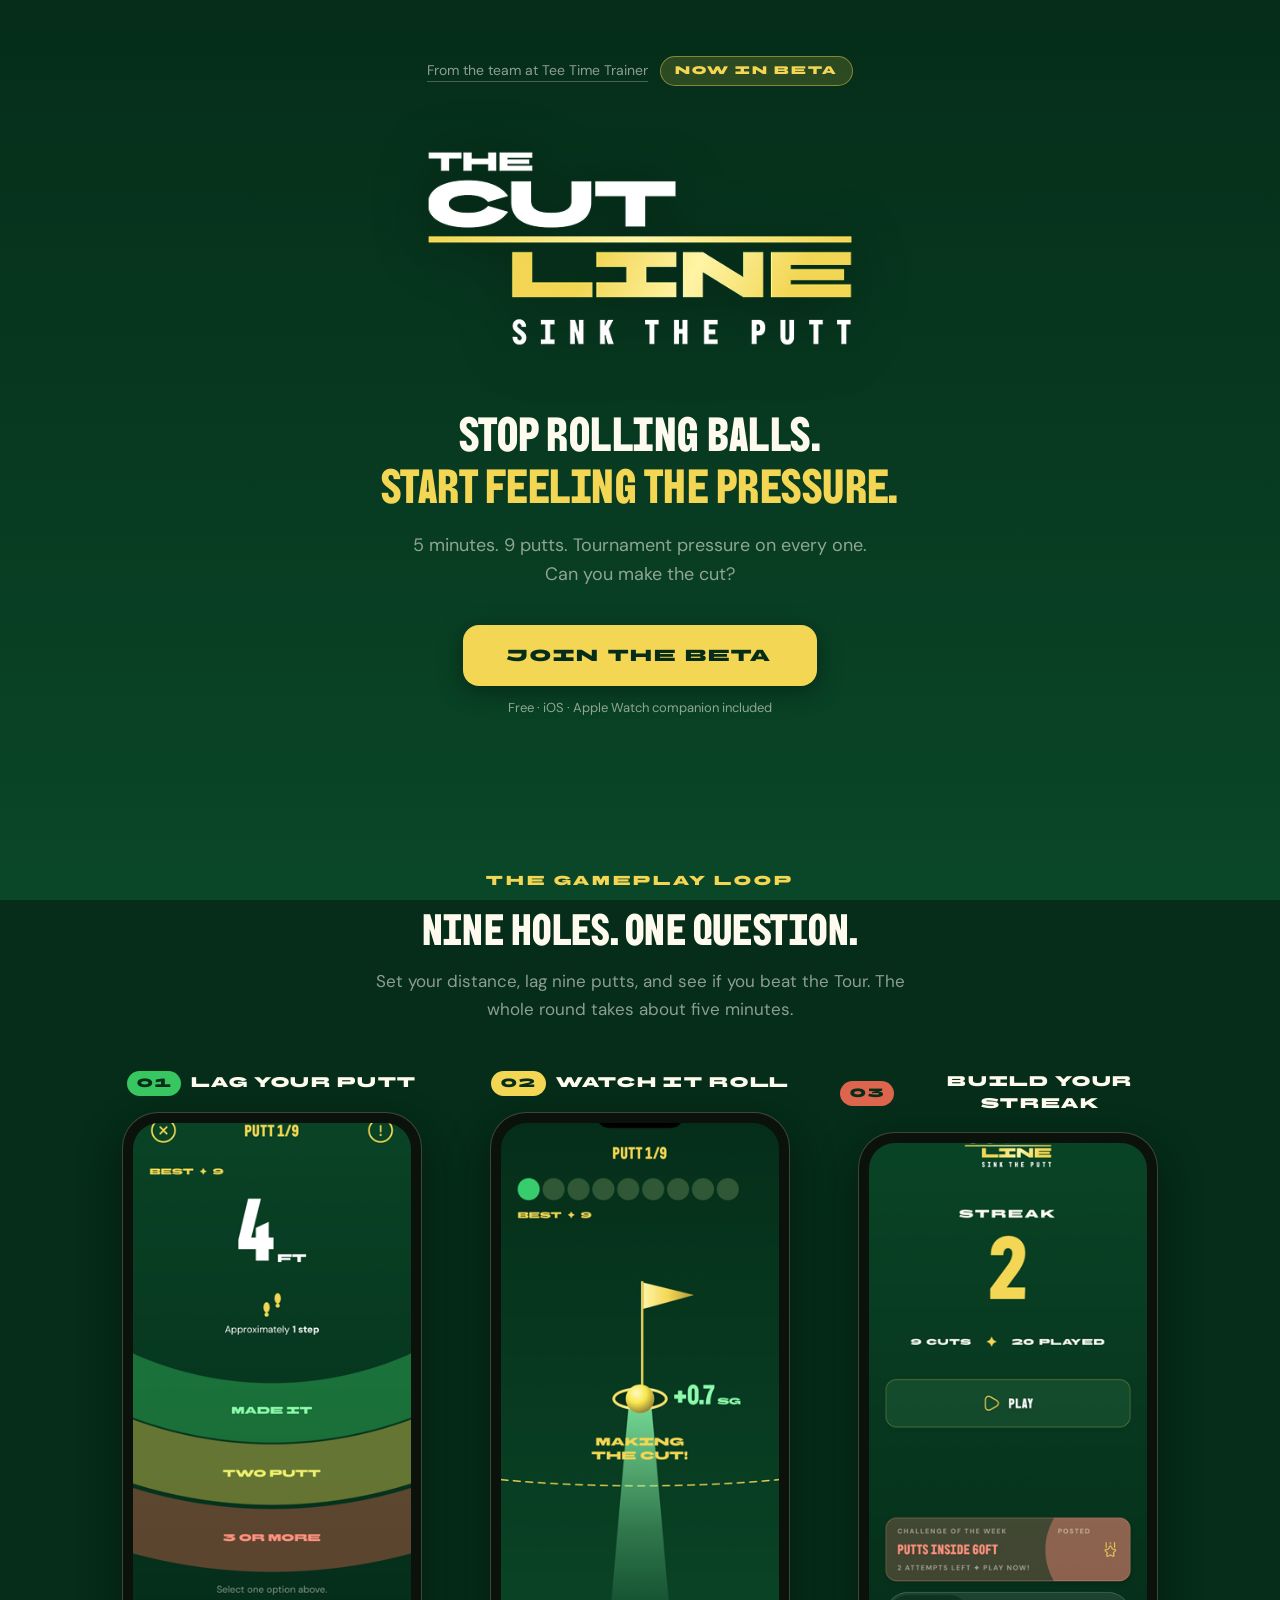
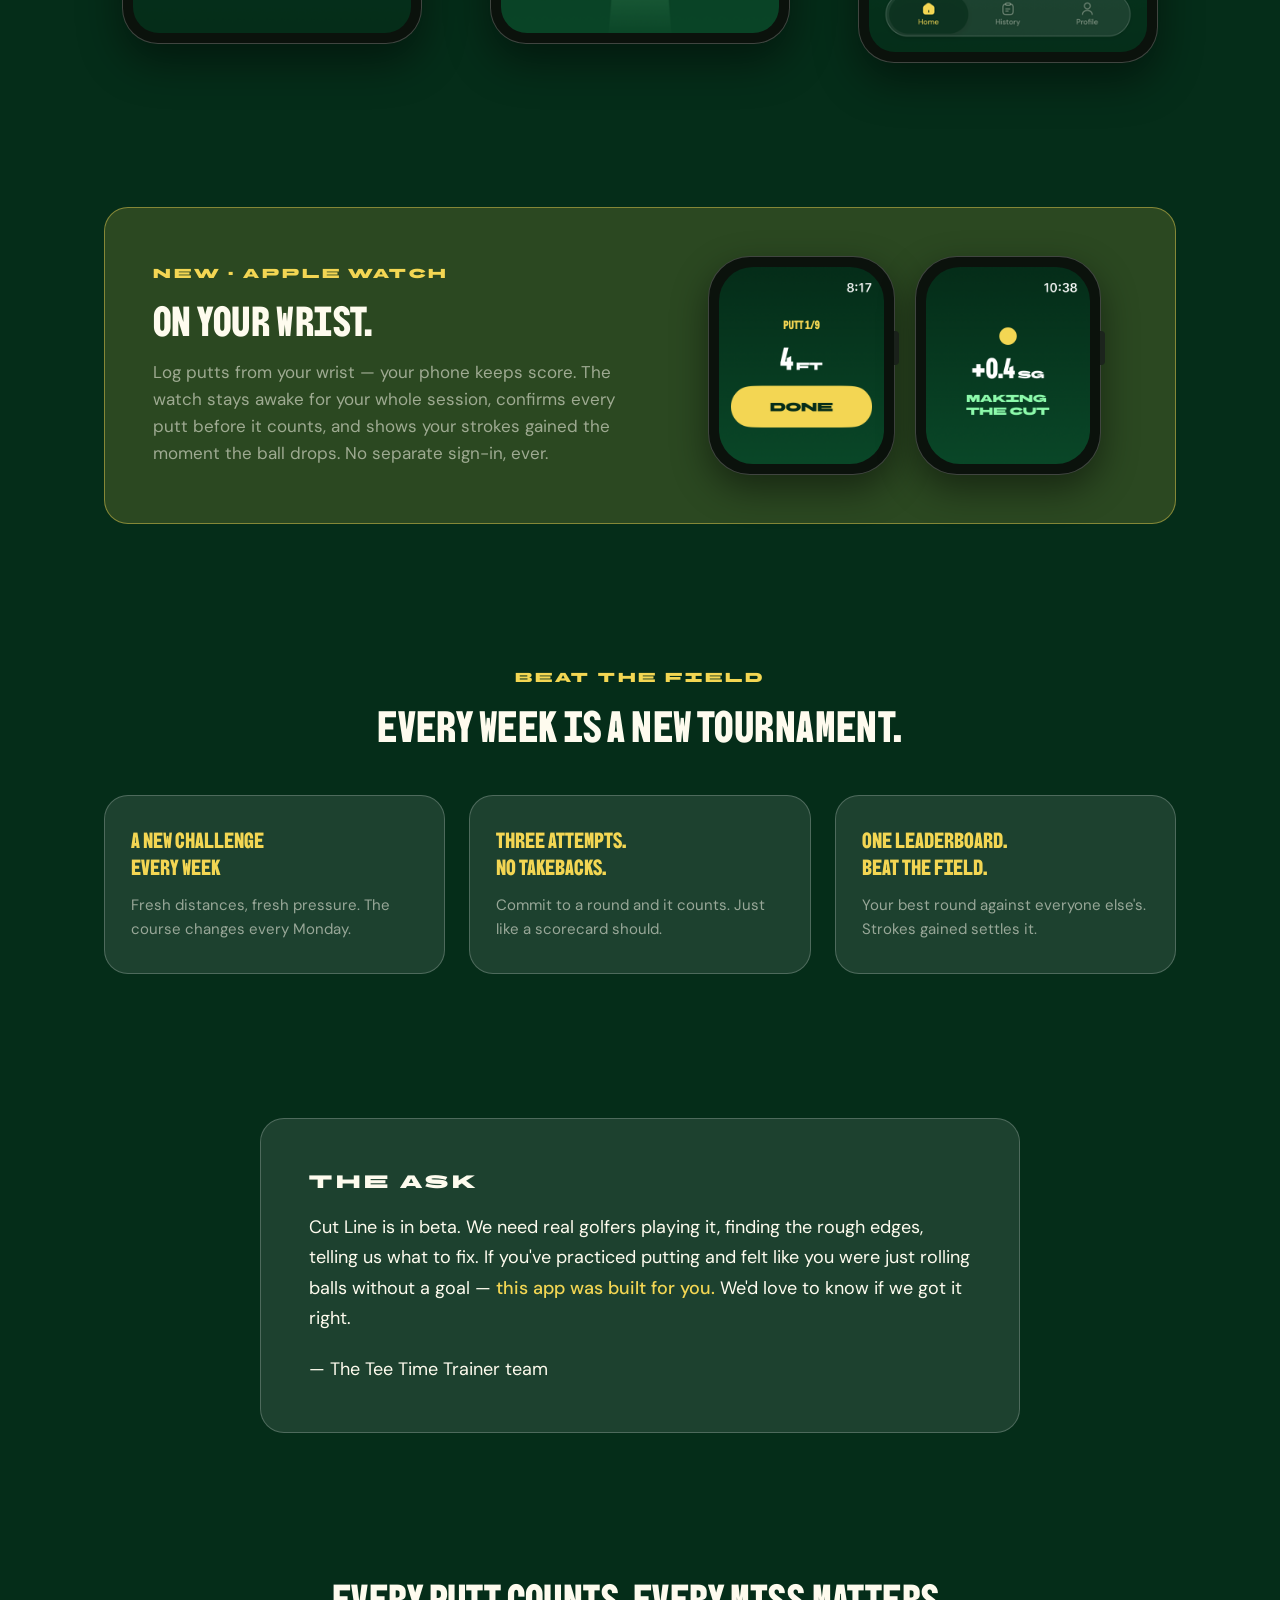
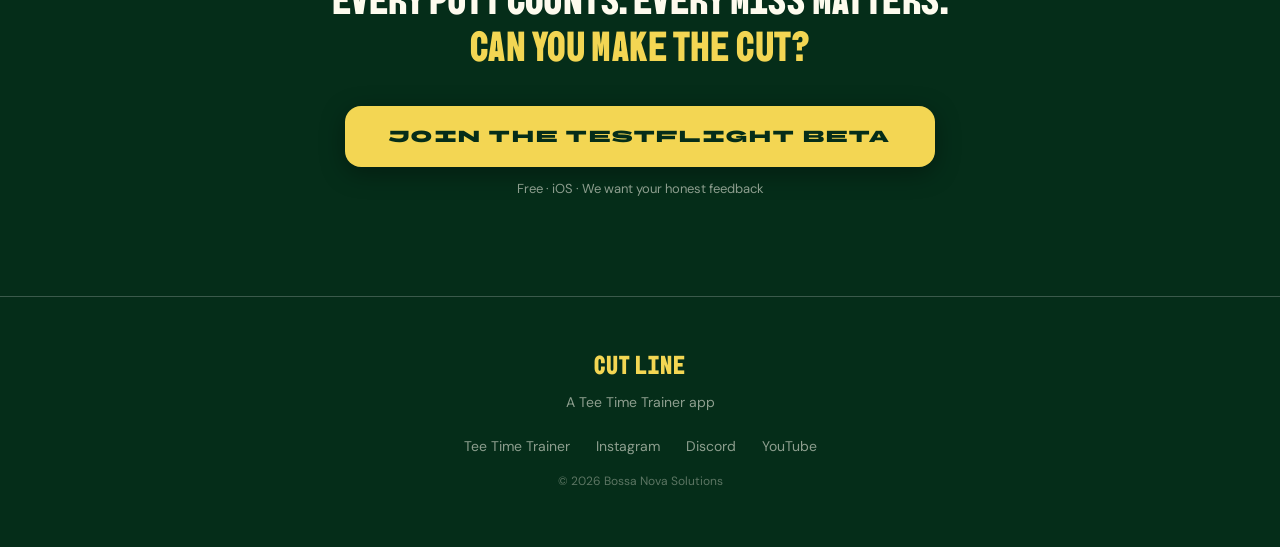
==== commit e50ffa4f: "fix(cutline): use the real logo asset, not a typographic recreation Hero and OG image now render the" ====
--- a/cutline/index.html
+++ b/cutline/index.html
@@ -38,13 +38,8 @@
       <span class="chip">Now in beta</span>
     </p>
 
-    <div class="lockup" aria-label="The Cut Line — sink the putt">
-      <span class="lockup__the">THE</span>
-      <span class="lockup__word">CUT</span>
-      <span class="lockup__rule" aria-hidden="true"></span>
-      <span class="lockup__word">LINE</span>
-      <span class="lockup__tag">SINK&nbsp;THE&nbsp;PUTT</span>
-    </div>
+    <img class="lockup-img" src="img/logo.png" width="544" height="272"
+         alt="The Cut Line — sink the putt">
 
     <h1>Stop rolling balls.<br><em>Start feeling the pressure.</em></h1>
     <p class="hero__sub">5 minutes. 9 putts. Tournament pressure on every one.<br>Can you make the cut?</p>
--- a/cutline/cutline.css
+++ b/cutline/cutline.css
@@ -128,42 +128,13 @@
   padding: 5px 14px;
 }
 
-/* The wordmark lockup — mirrors the app's home plate */
-.lockup {
-  display: flex;
-  flex-direction: column;
-  align-items: center;
-  margin-bottom: 44px;
+/* The wordmark — the design team's exported logo (same asset the app ships) */
+.lockup-img {
+  width: min(460px, 78vw);
+  height: auto;
+  margin: 0 auto 44px;
+  filter: drop-shadow(0 6px 28px rgba(0, 0, 0, 0.35));
   user-select: none;
-}
-.lockup__the {
-  font-family: var(--display);
-  font-size: clamp(14px, 2vw, 18px);
-  letter-spacing: 0.5em;
-  text-indent: 0.5em;
-  color: var(--cream);
-}
-.lockup__word {
-  font-family: var(--heading);
-  font-size: clamp(72px, 14vw, 128px);
-  line-height: 0.94;
-  color: var(--gold);
-  text-shadow: 0 4px 24px rgba(0, 0, 0, 0.35);
-}
-.lockup__rule {
-  width: min(360px, 60vw);
-  height: 4px;
-  background: var(--gold);
-  margin: 10px 0;
-  border-radius: 2px;
-}
-.lockup__tag {
-  font-family: var(--display);
-  font-size: clamp(12px, 1.8vw, 16px);
-  letter-spacing: 0.42em;
-  text-indent: 0.42em;
-  color: var(--cream);
-  margin-top: 16px;
 }
 
 .hero h1 { font-size: clamp(30px, 5.4vw, 48px); }
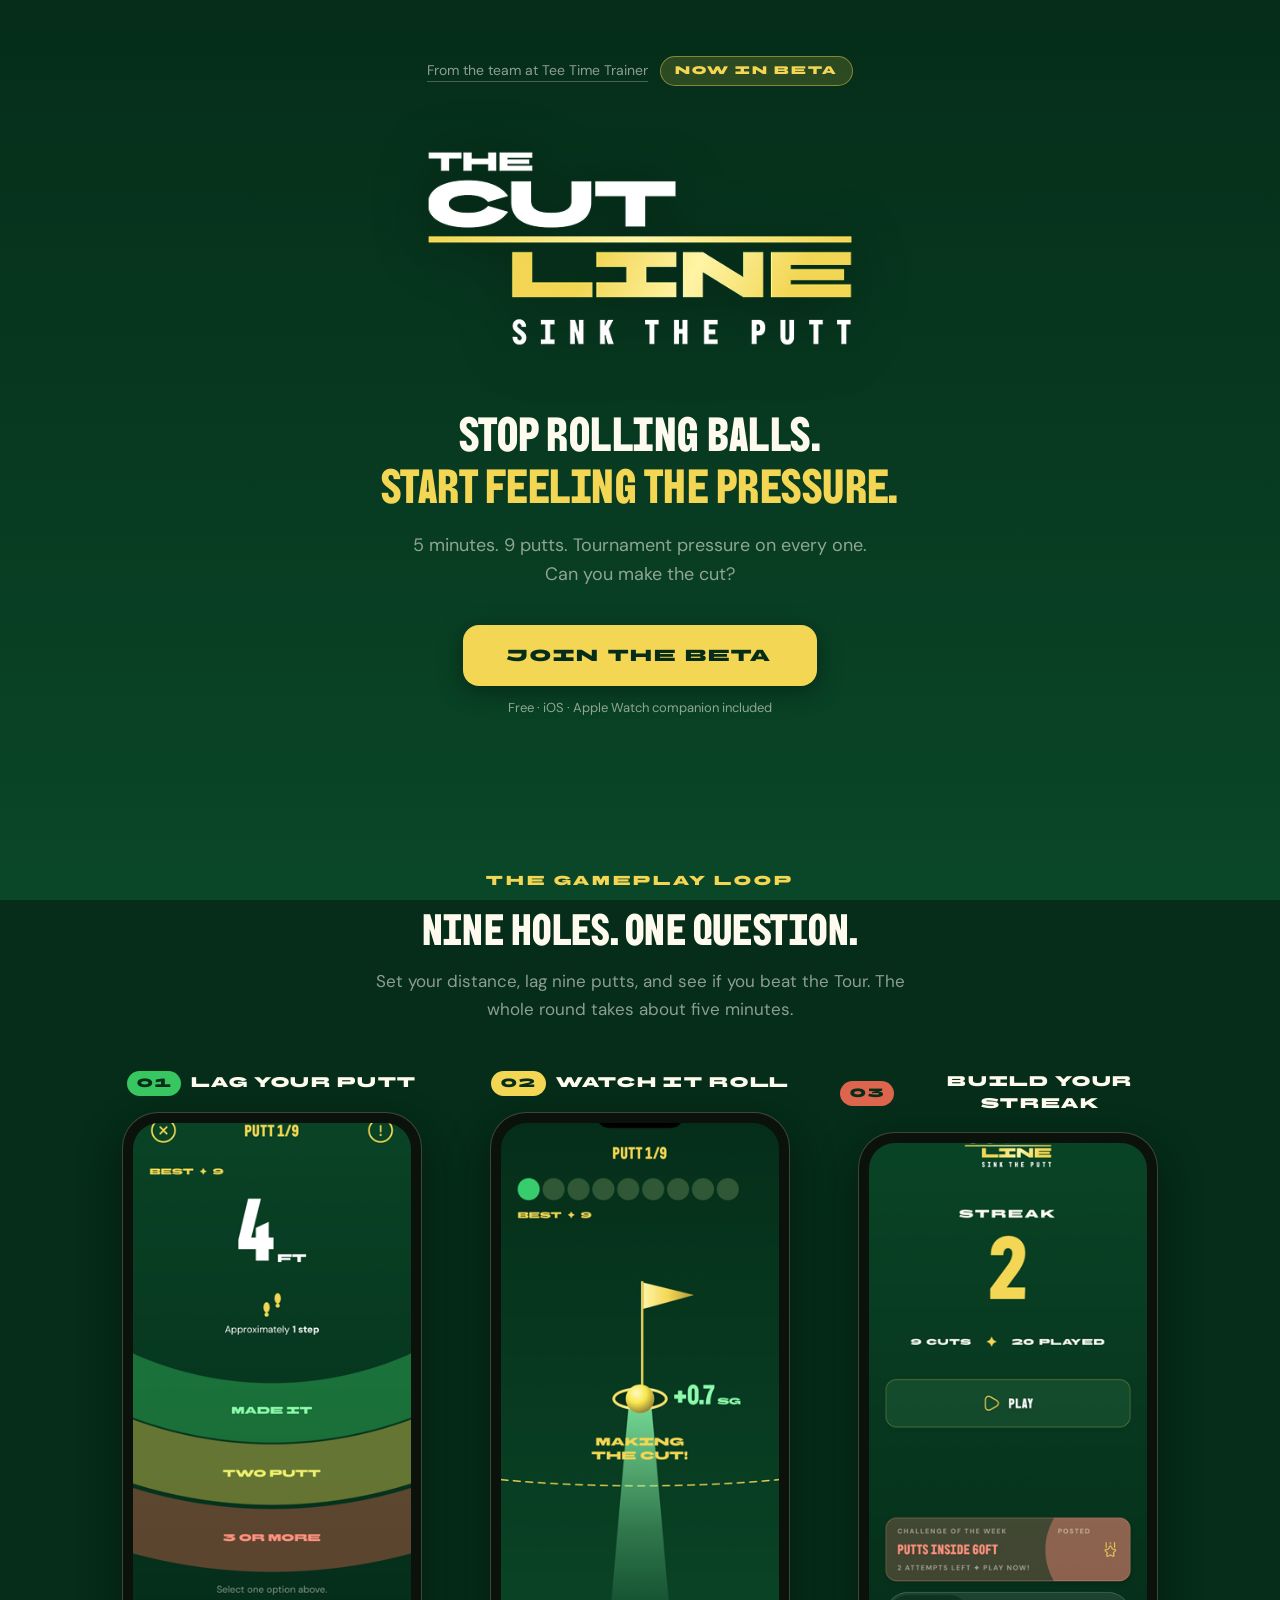
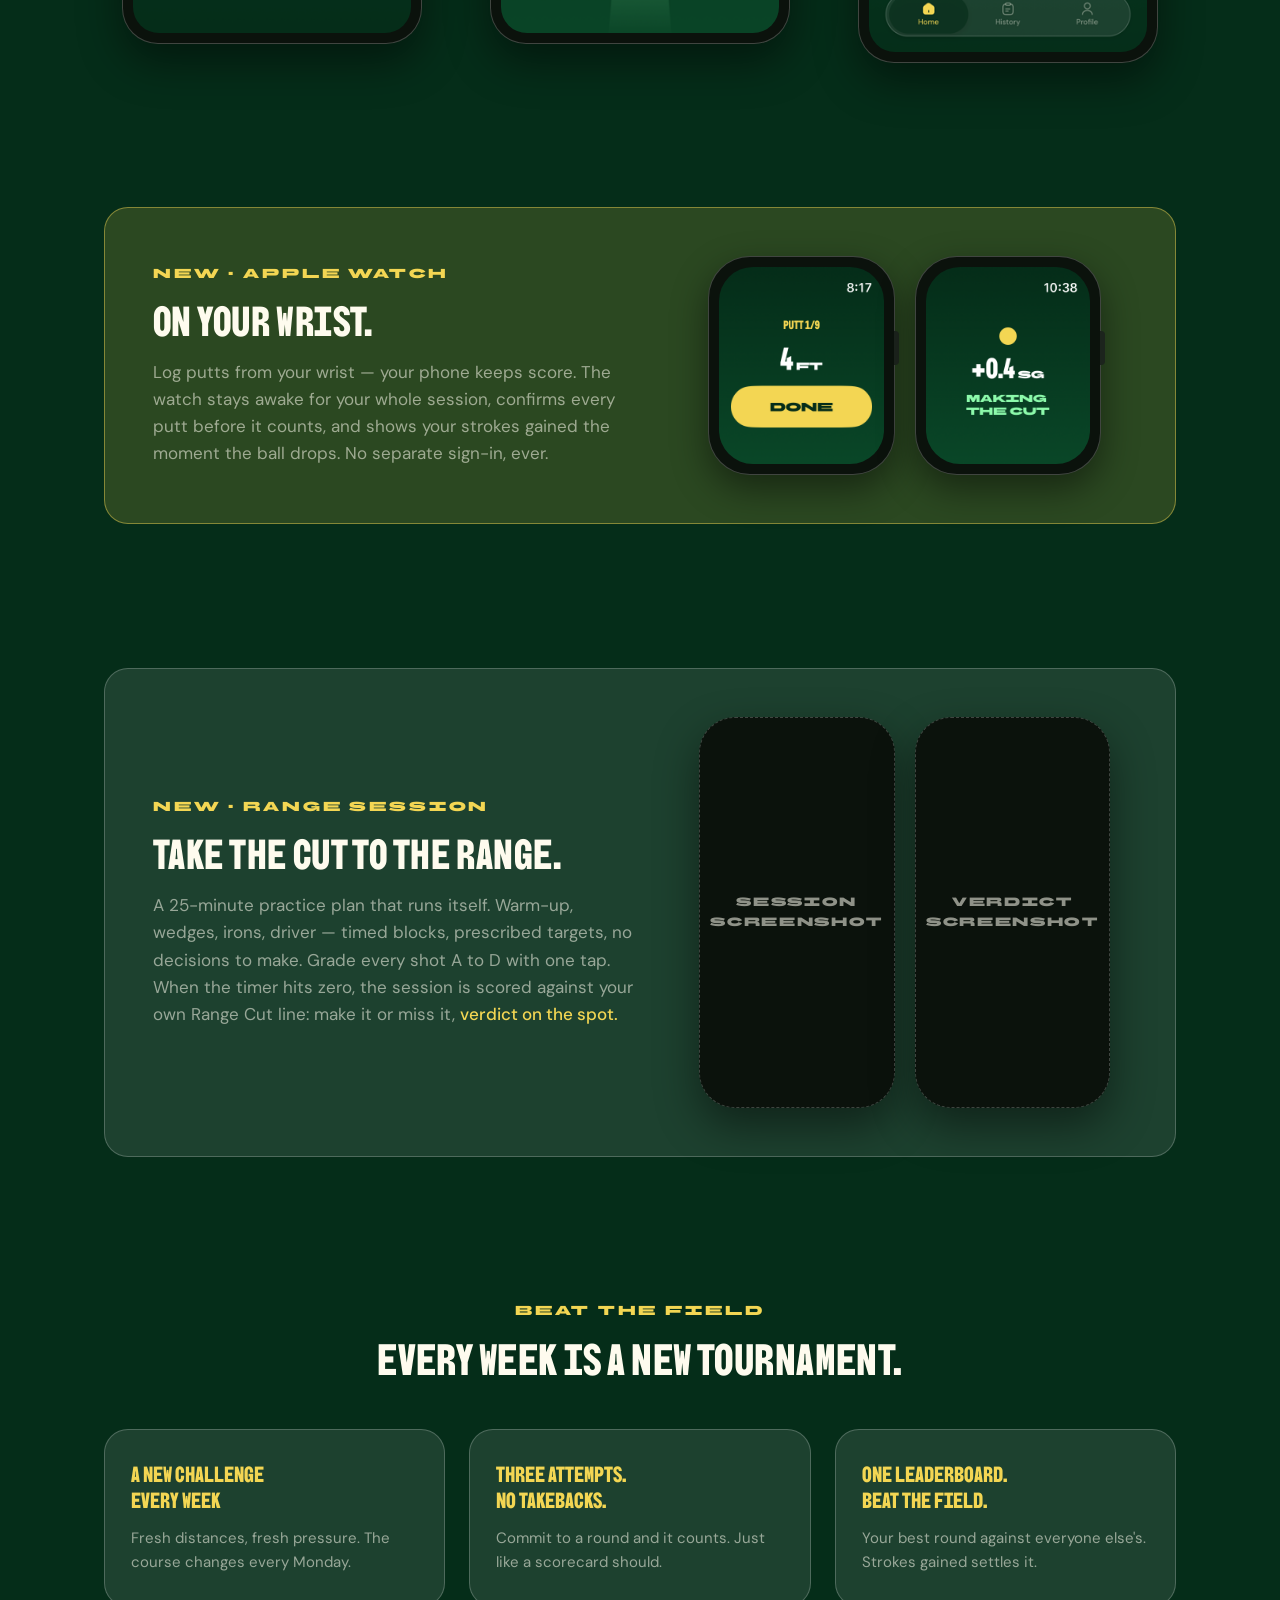
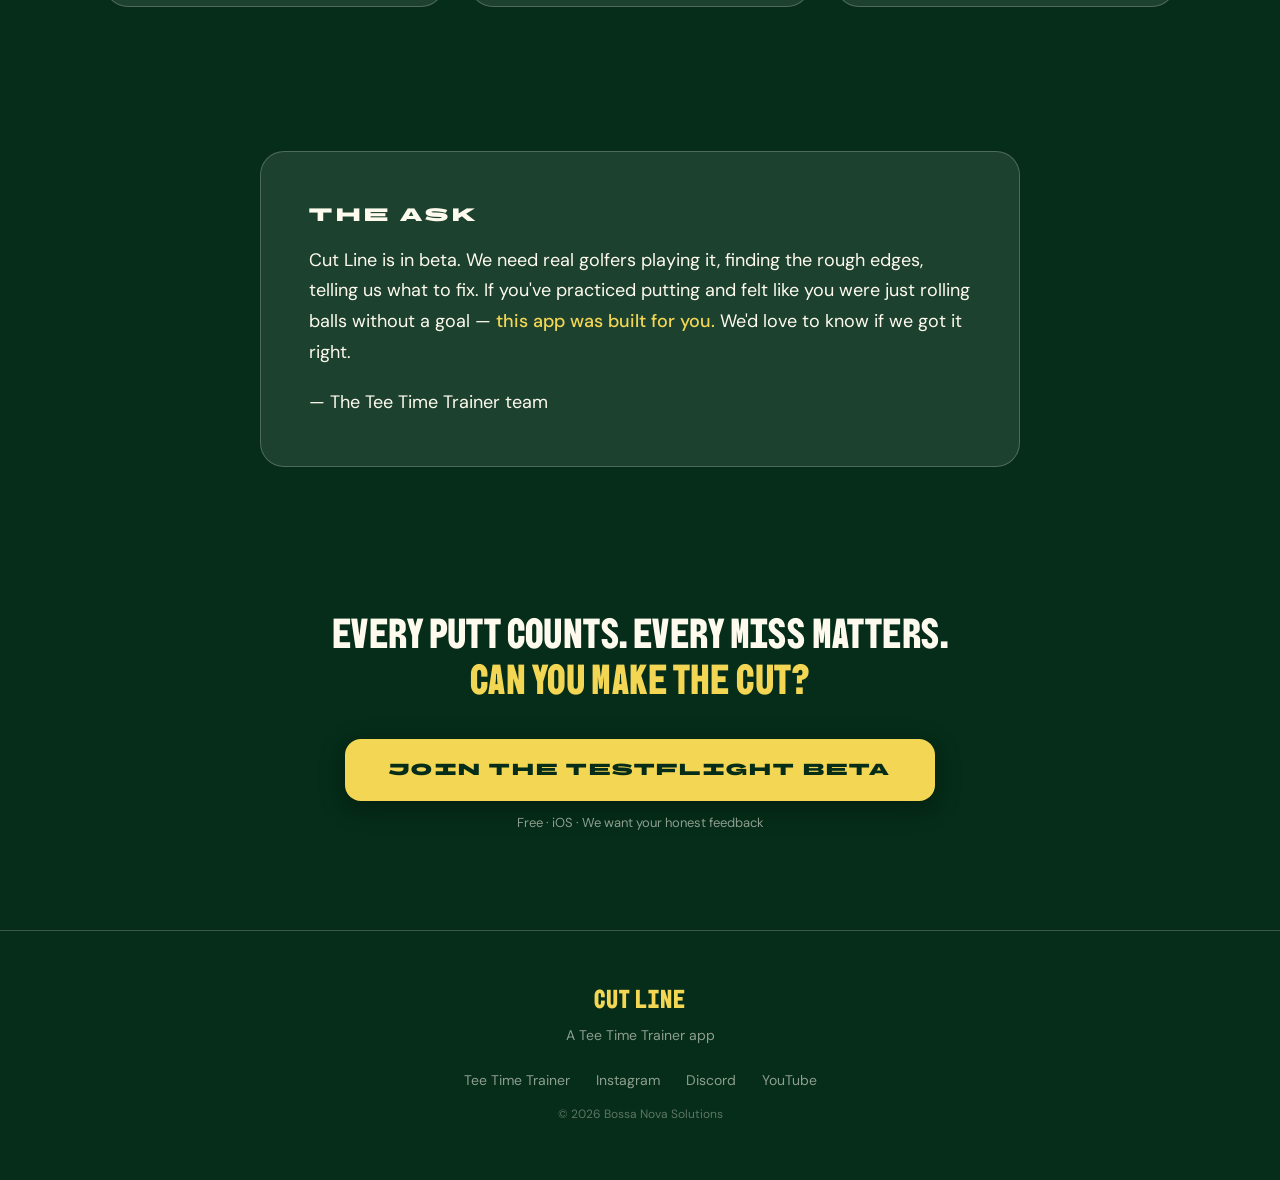
==== commit 4ab7e53d: "feat(cutline): Range Session section — 25-minute plan, Range Cut verdict New glass panel after the A" ====
--- a/cutline/index.html
+++ b/cutline/index.html
@@ -90,6 +90,27 @@
     </div>
   </section>
 
+  <!-- ========================= RANGE SESSION ========================= -->
+  <section class="section">
+    <div class="rangepanel">
+      <div class="rangepanel__copy">
+        <p class="kicker">New · Range Session</p>
+        <h2>Take the cut to the range.</h2>
+        <p class="lead lead--left">A 25-minute practice plan that runs itself.
+           Warm-up, wedges, irons, driver — timed blocks, prescribed targets,
+           no decisions to make. Grade every shot A to D with one tap.
+           When the timer hits zero, the session is scored against your own
+           Range Cut line: make it or miss it, <strong>verdict on the spot.</strong></p>
+      </div>
+      <div class="rangepanel__shots">
+        <!-- TODO(assets): swap these slots for real simulator captures
+             (img/range-plan.png, img/range-verdict.png) — none exist yet. -->
+        <div class="phone phone--slot" aria-hidden="true"><span>Session<br>screenshot</span></div>
+        <div class="phone phone--slot" aria-hidden="true"><span>Verdict<br>screenshot</span></div>
+      </div>
+    </div>
+  </section>
+
   <!-- ======================== WEEKLY CHALLENGES ====================== -->
   <section class="section">
     <p class="kicker">Beat the field</p>
--- a/cutline/cutline.css
+++ b/cutline/cutline.css
@@ -239,6 +239,44 @@
 }
 .watchframe img { border-radius: 34px; width: 100%; }
 
+/* ---- Range Session panel (mirrors the watch panel, plain glass) ---- */
+.rangepanel {
+  display: grid;
+  grid-template-columns: 1.1fr 1fr;
+  gap: 40px;
+  align-items: center;
+  text-align: left;
+  background: var(--glass);
+  border: 1px solid var(--glass-border);
+  border-radius: var(--r-card);
+  padding: 48px;
+}
+.rangepanel h2 { font-size: clamp(30px, 4.6vw, 42px); }
+.rangepanel .lead--left strong { color: var(--gold); font-weight: 500; }
+.rangepanel__shots {
+  display: flex;
+  gap: 20px;
+  justify-content: center;
+  flex-wrap: wrap;
+}
+.rangepanel__shots .phone { width: min(220px, 44%); margin: 0; }
+/* Placeholder until real range captures land in img/ */
+.phone--slot {
+  aspect-ratio: 9 / 18;
+  display: flex;
+  align-items: center;
+  justify-content: center;
+  border-style: dashed;
+}
+.phone--slot span {
+  font-family: var(--display);
+  font-size: 12px;
+  letter-spacing: 0.14em;
+  text-transform: uppercase;
+  text-align: center;
+  color: var(--cream-muted);
+}
+
 /* ---- Feature cards ---- */
 .cards {
   display: grid;
@@ -291,6 +329,8 @@
   .cards { grid-template-columns: 1fr; }
   .watchpanel { grid-template-columns: 1fr; padding: 32px 24px; text-align: center; }
   .watchpanel .lead--left { margin: 14px auto 0; }
+  .rangepanel { grid-template-columns: 1fr; padding: 32px 24px; text-align: center; }
+  .rangepanel .lead--left { margin: 14px auto 0; }
   .section { padding: 56px 20px; }
   .hero { padding-top: 40px; }
 }
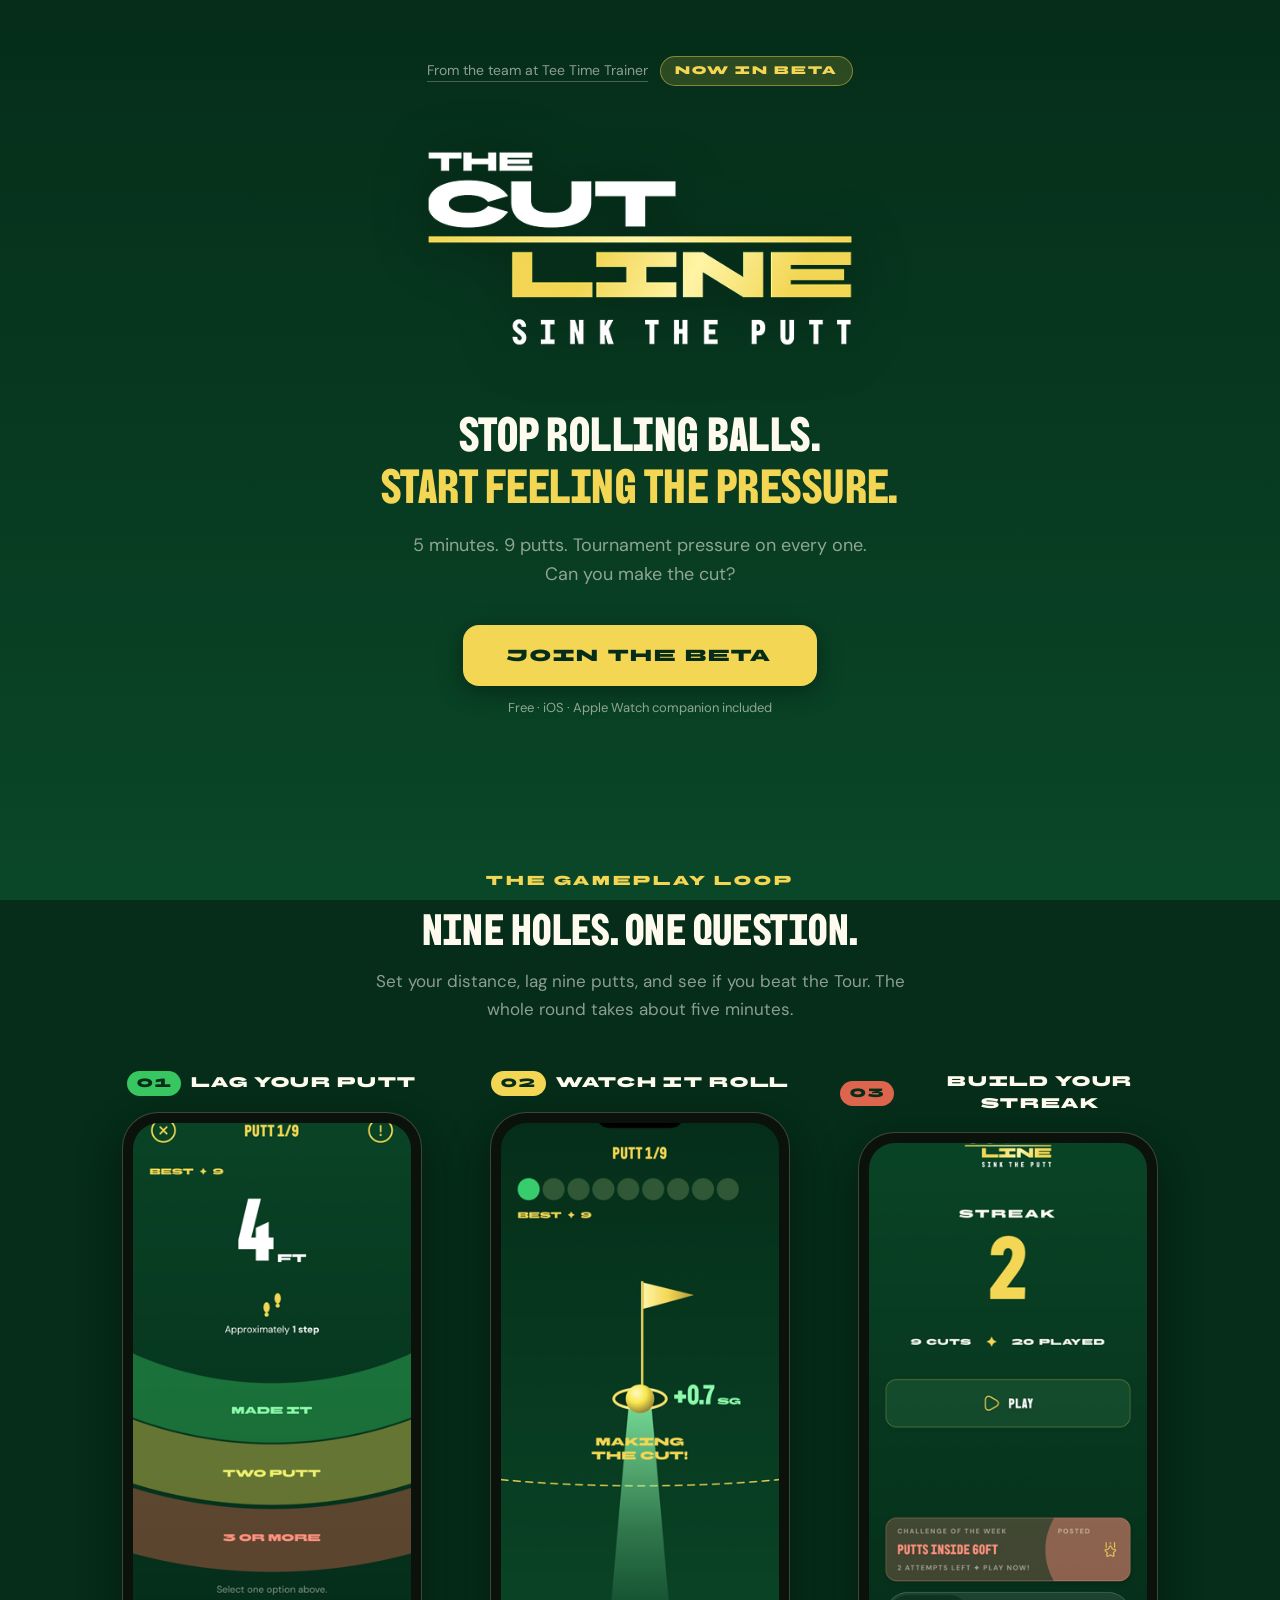
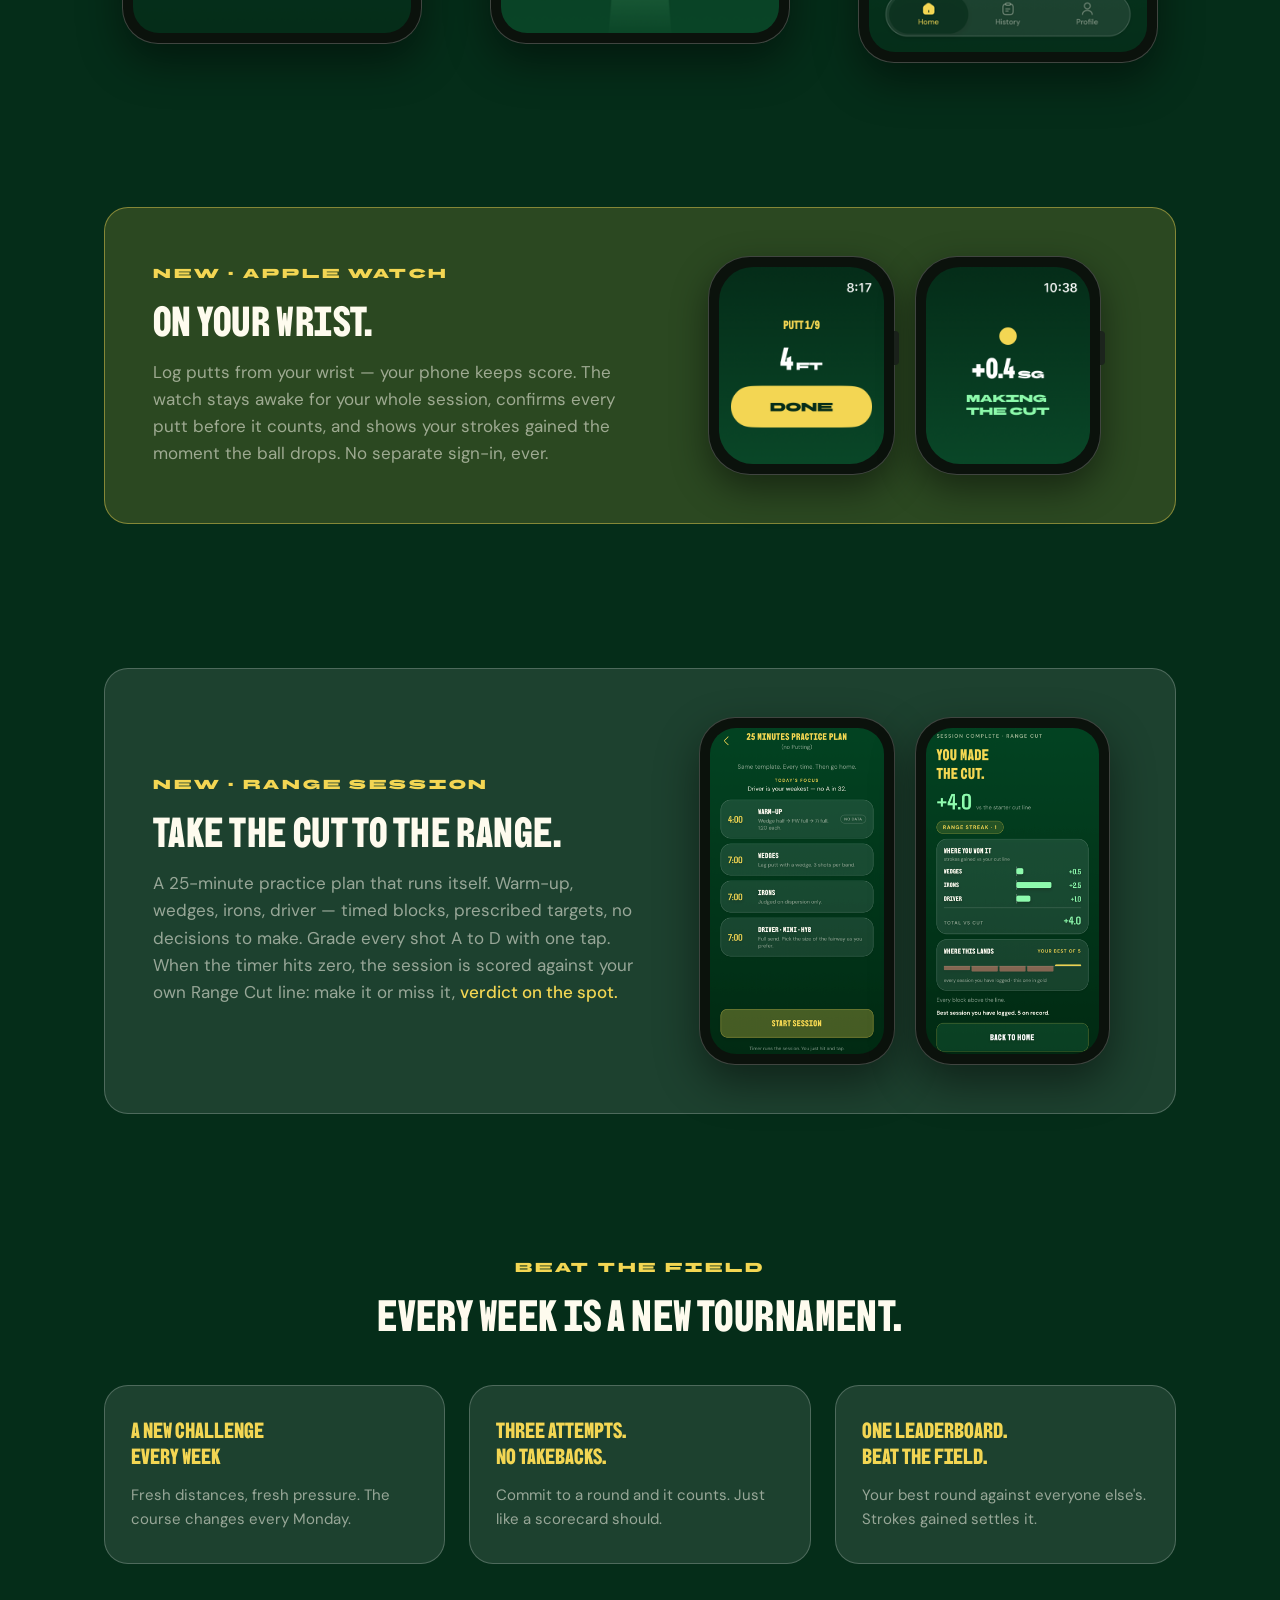
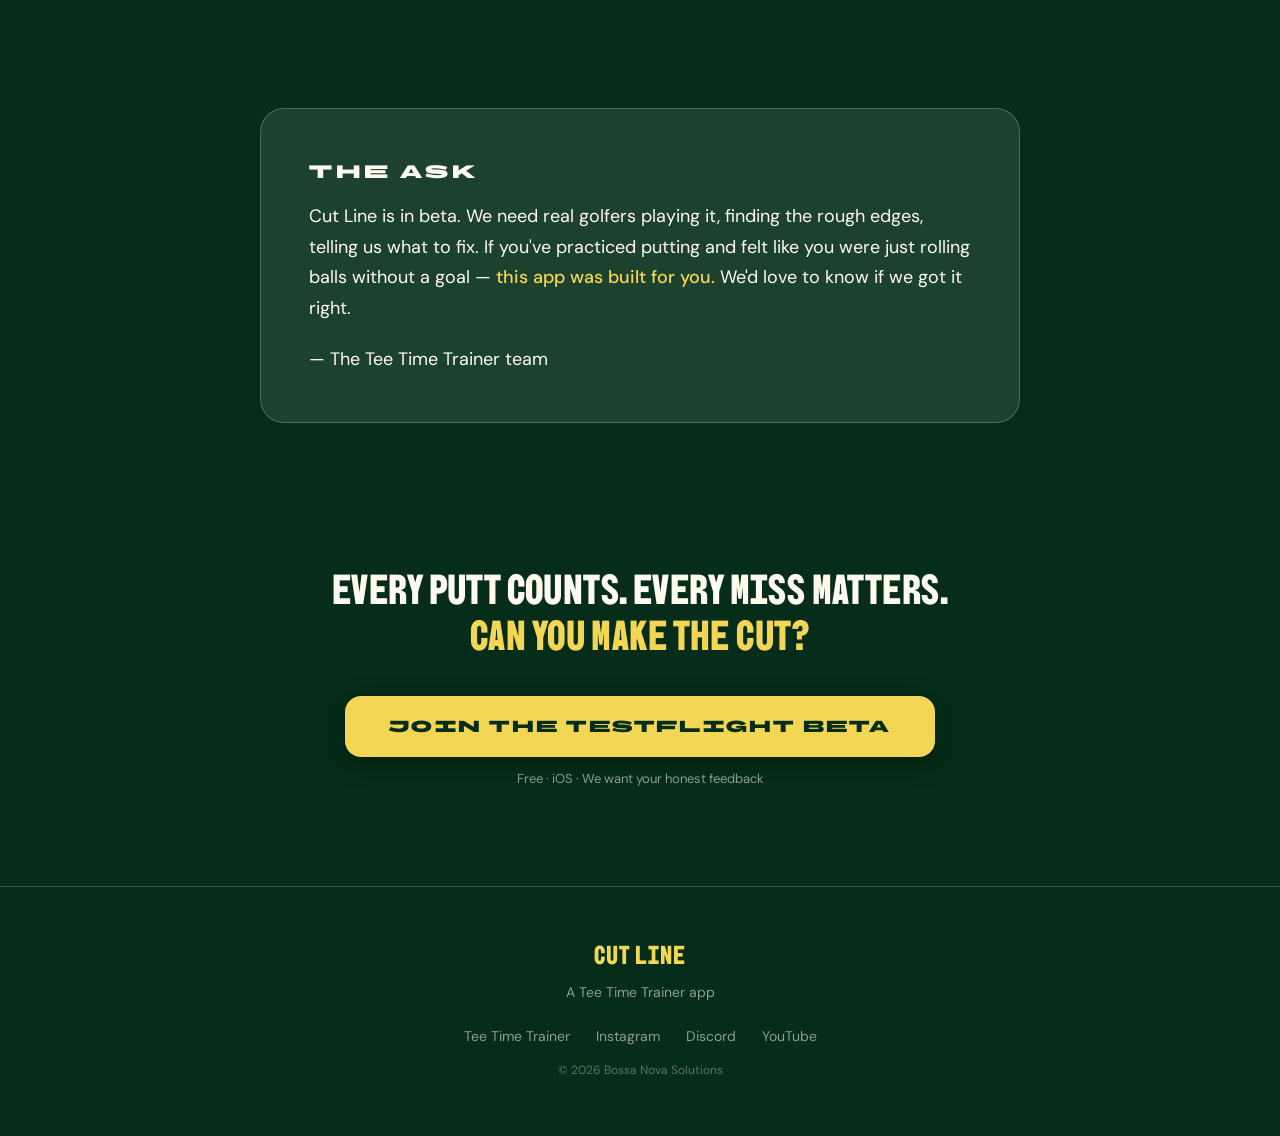
==== commit d2b14bec: "feat(cutline): real range screenshots — plan + verdict simulator captures Replace the two placeholde" ====
--- a/cutline/index.html
+++ b/cutline/index.html
@@ -103,10 +103,8 @@
            Range Cut line: make it or miss it, <strong>verdict on the spot.</strong></p>
       </div>
       <div class="rangepanel__shots">
-        <!-- TODO(assets): swap these slots for real simulator captures
-             (img/range-plan.png, img/range-verdict.png) — none exist yet. -->
-        <div class="phone phone--slot" aria-hidden="true"><span>Session<br>screenshot</span></div>
-        <div class="phone phone--slot" aria-hidden="true"><span>Verdict<br>screenshot</span></div>
+        <div class="phone"><img src="img/range-plan.png" alt="Cut Line range plan screen: four timed blocks — warm-up, wedges, irons, driver — with today's focus and a Start Session button" loading="lazy"></div>
+        <div class="phone"><img src="img/range-verdict.png" alt="Cut Line range verdict screen: You made the cut, plus 4.0 versus the cut line, with strokes gained per block" loading="lazy"></div>
       </div>
     </div>
   </section>
--- a/cutline/cutline.css
+++ b/cutline/cutline.css
@@ -260,22 +260,6 @@
   flex-wrap: wrap;
 }
 .rangepanel__shots .phone { width: min(220px, 44%); margin: 0; }
-/* Placeholder until real range captures land in img/ */
-.phone--slot {
-  aspect-ratio: 9 / 18;
-  display: flex;
-  align-items: center;
-  justify-content: center;
-  border-style: dashed;
-}
-.phone--slot span {
-  font-family: var(--display);
-  font-size: 12px;
-  letter-spacing: 0.14em;
-  text-transform: uppercase;
-  text-align: center;
-  color: var(--cream-muted);
-}
 
 /* ---- Feature cards ---- */
 .cards {
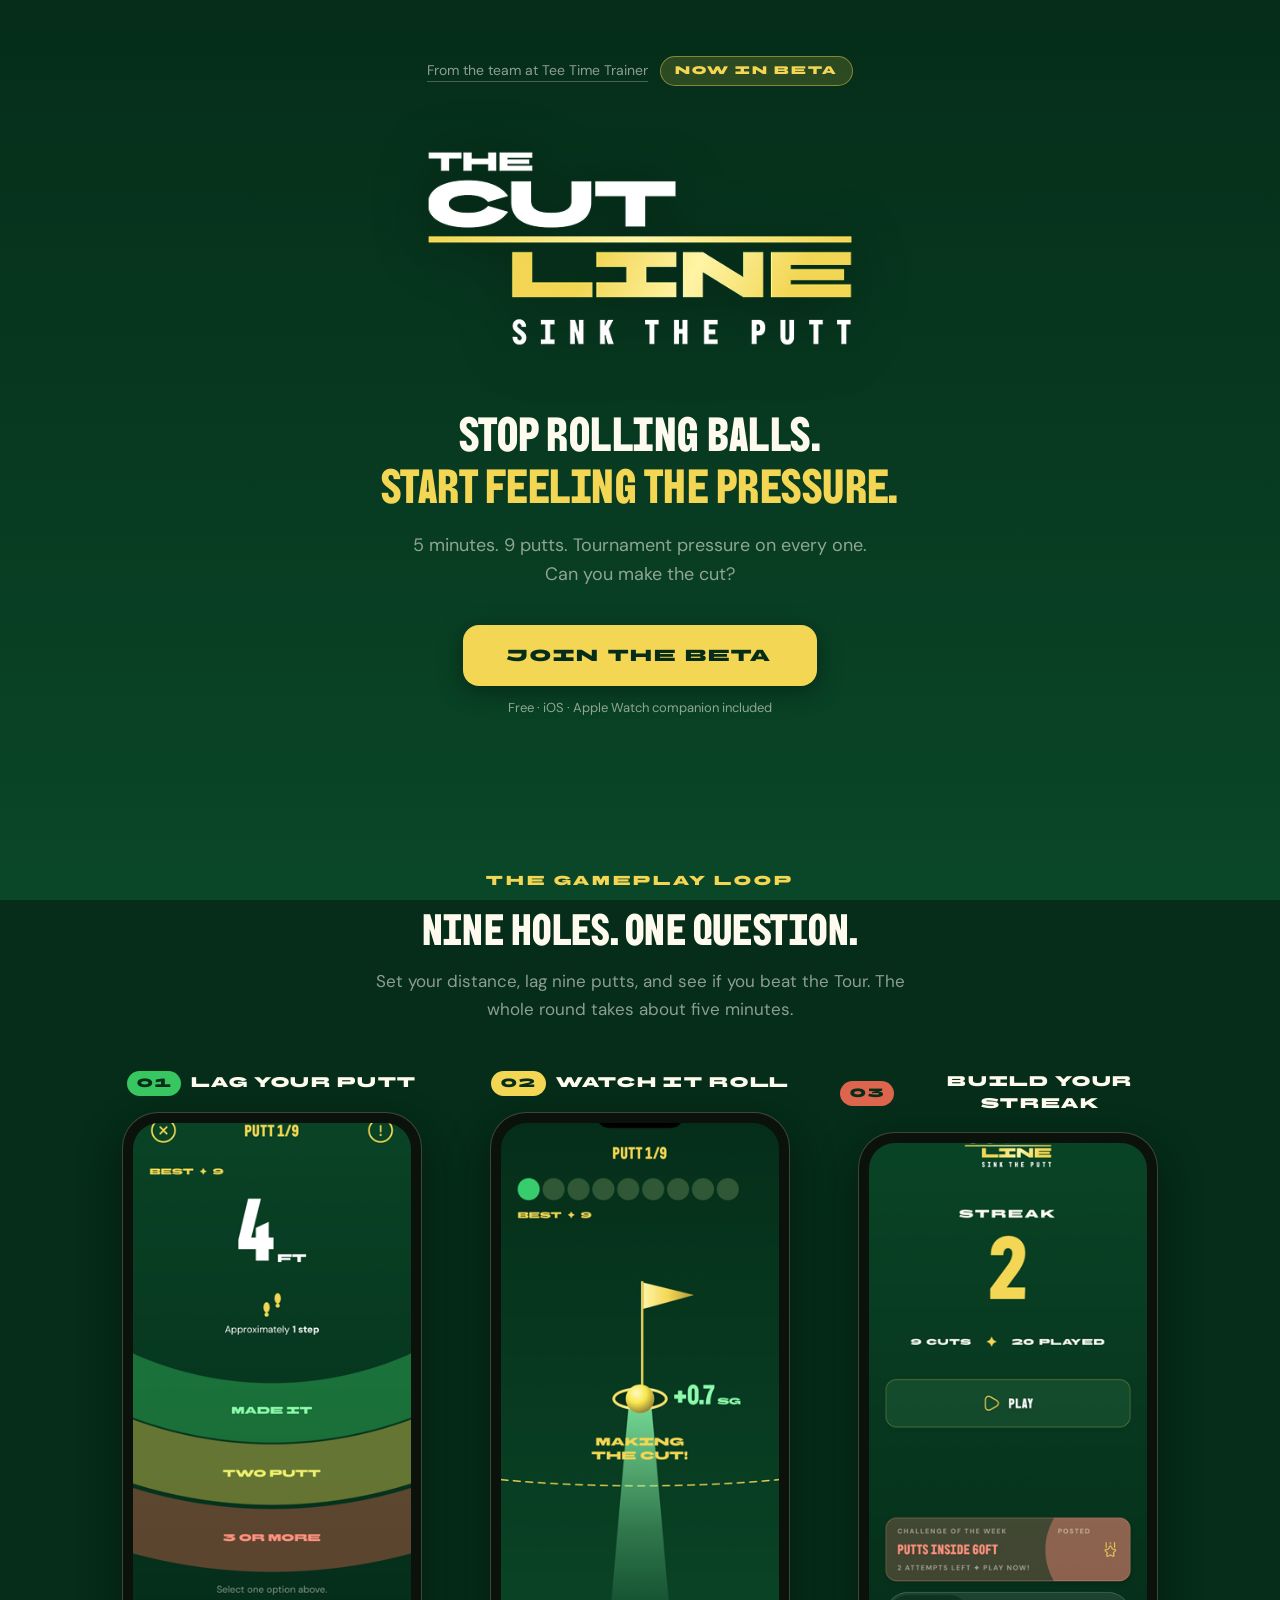
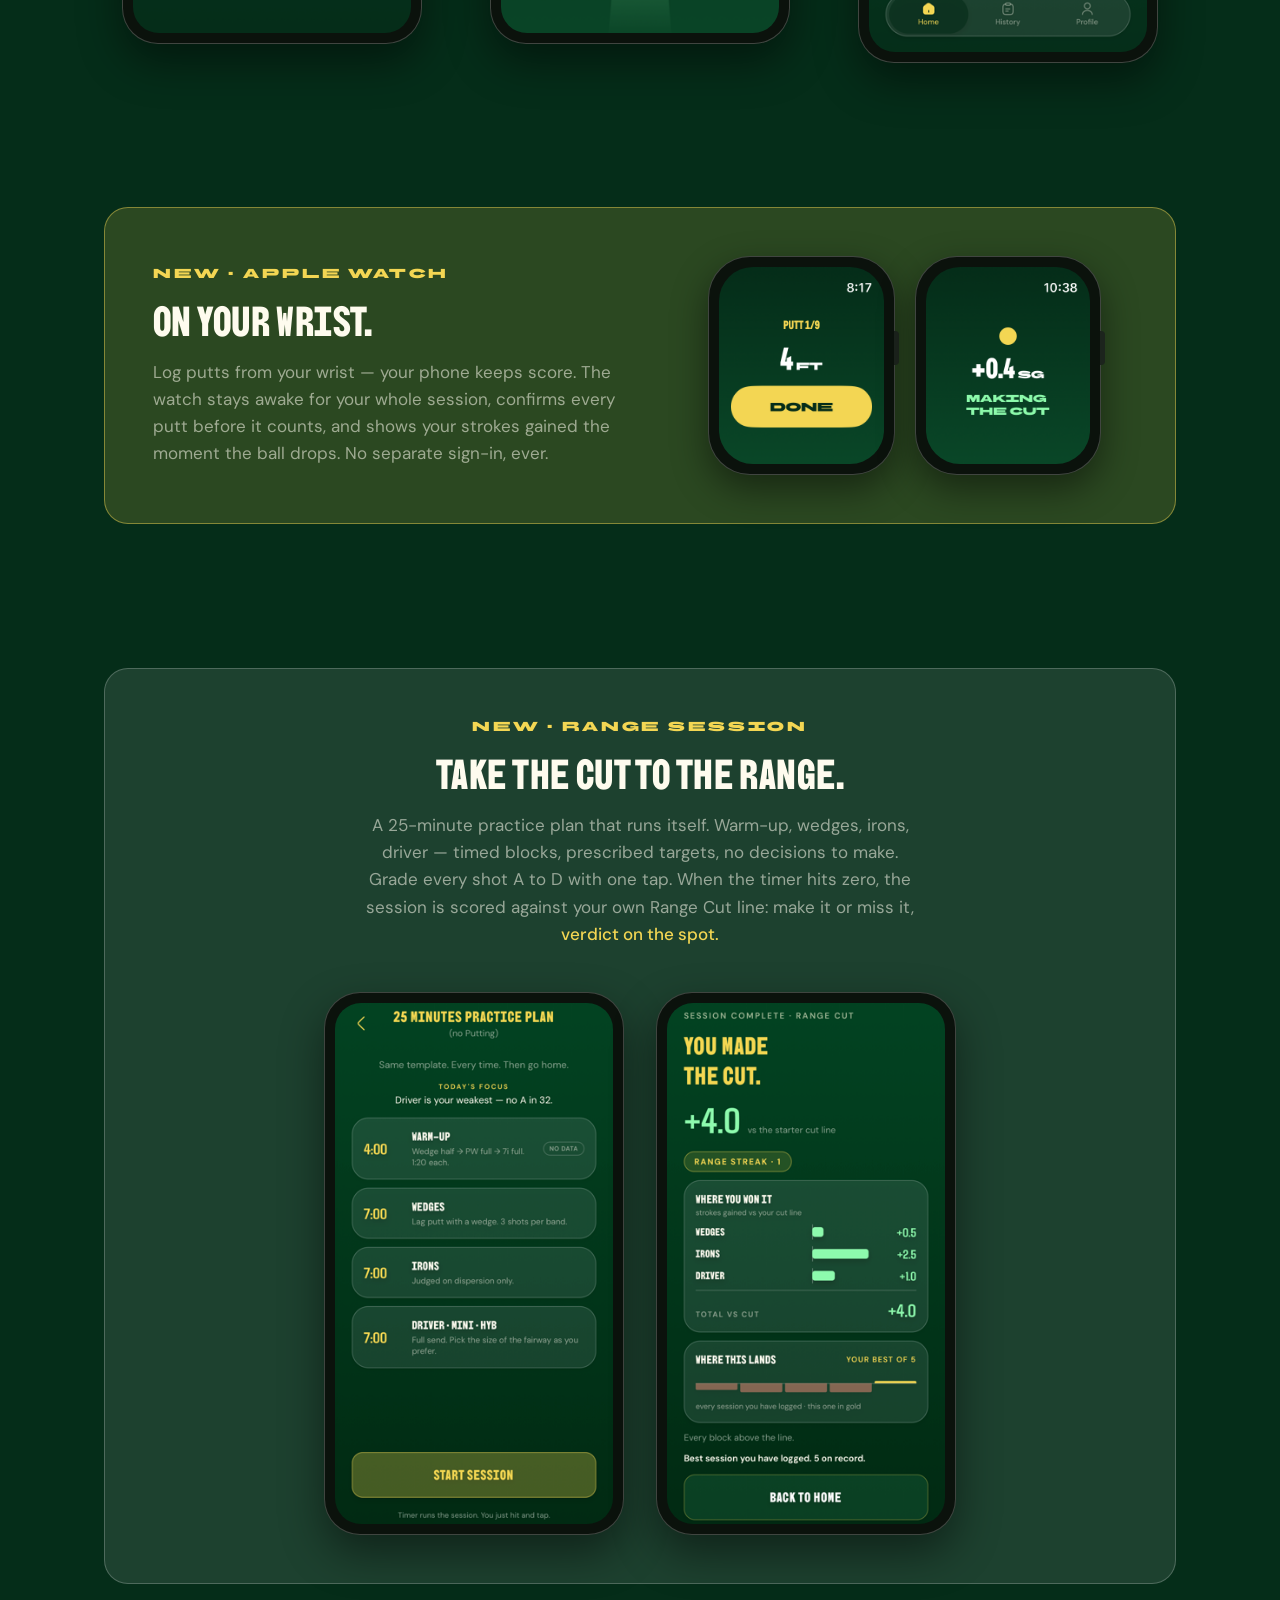
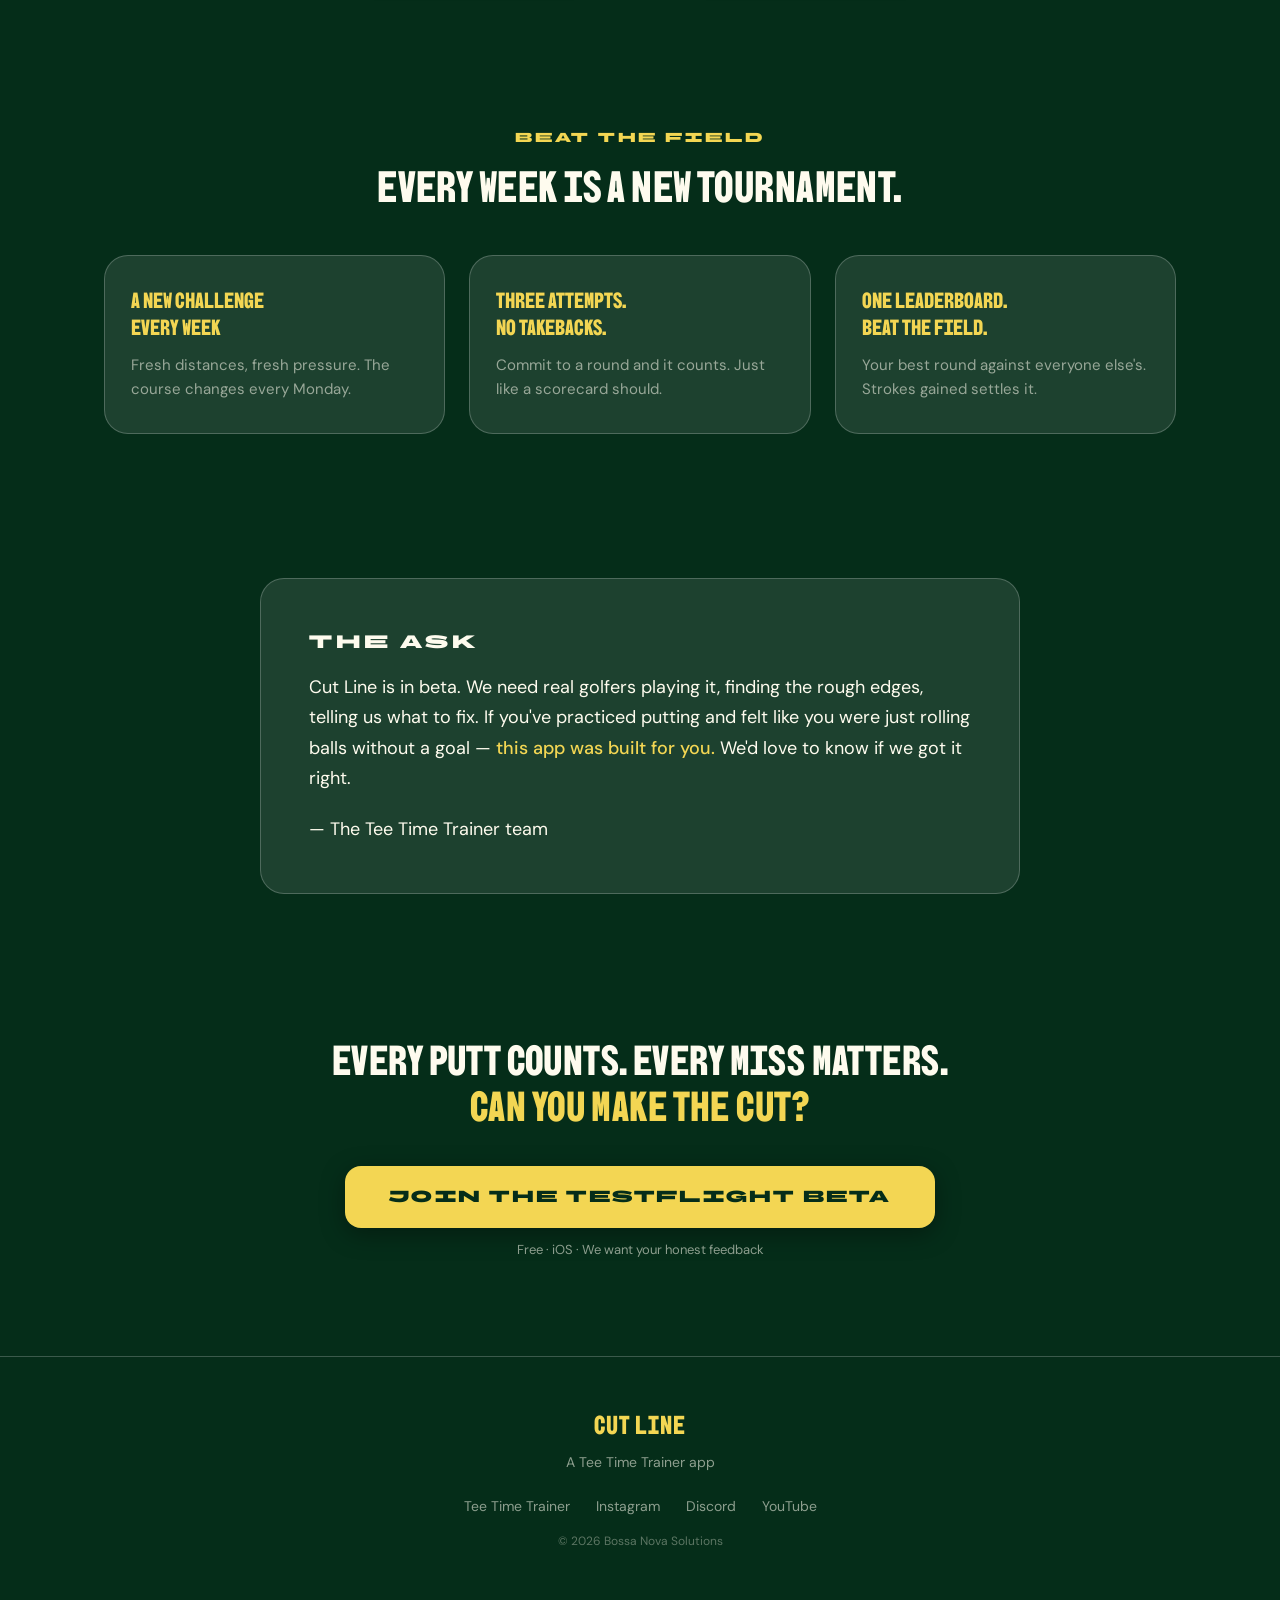
==== commit b4d3ccea: "fix(cutline): center the range panel, big phone shots, cache-bust CSS The two-column watch-style lay" ====
--- a/cutline/index.html
+++ b/cutline/index.html
@@ -27,7 +27,7 @@
   <meta name="twitter:description" content="5 minutes. 9 putts. Tournament pressure on every one. Join the beta.">
   <meta name="twitter:image" content="https://teetimetrainer.app/cutline/og-cutline.png">
 
-  <link rel="stylesheet" href="cutline.css">
+  <link rel="stylesheet" href="cutline.css?v=2">
 </head>
 <body>
 
@@ -96,7 +96,7 @@
       <div class="rangepanel__copy">
         <p class="kicker">New · Range Session</p>
         <h2>Take the cut to the range.</h2>
-        <p class="lead lead--left">A 25-minute practice plan that runs itself.
+        <p class="lead">A 25-minute practice plan that runs itself.
            Warm-up, wedges, irons, driver — timed blocks, prescribed targets,
            no decisions to make. Grade every shot A to D with one tap.
            When the timer hits zero, the session is scored against your own
--- a/cutline/cutline.css
+++ b/cutline/cutline.css
@@ -239,27 +239,24 @@
 }
 .watchframe img { border-radius: 34px; width: 100%; }
 
-/* ---- Range Session panel (mirrors the watch panel, plain glass) ---- */
+/* ---- Range Session panel (plain glass, centered — big phone shots) ---- */
 .rangepanel {
-  display: grid;
-  grid-template-columns: 1.1fr 1fr;
-  gap: 40px;
-  align-items: center;
-  text-align: left;
   background: var(--glass);
   border: 1px solid var(--glass-border);
   border-radius: var(--r-card);
-  padding: 48px;
+  padding: 48px 32px;
+  text-align: center;
 }
 .rangepanel h2 { font-size: clamp(30px, 4.6vw, 42px); }
-.rangepanel .lead--left strong { color: var(--gold); font-weight: 500; }
+.rangepanel .lead strong { color: var(--gold); font-weight: 500; }
 .rangepanel__shots {
   display: flex;
-  gap: 20px;
+  gap: 32px;
   justify-content: center;
   flex-wrap: wrap;
-}
-.rangepanel__shots .phone { width: min(220px, 44%); margin: 0; }
+  margin-top: 44px;
+}
+.rangepanel__shots .phone { width: min(300px, 80%); margin: 0; }
 
 /* ---- Feature cards ---- */
 .cards {
@@ -313,8 +310,7 @@
   .cards { grid-template-columns: 1fr; }
   .watchpanel { grid-template-columns: 1fr; padding: 32px 24px; text-align: center; }
   .watchpanel .lead--left { margin: 14px auto 0; }
-  .rangepanel { grid-template-columns: 1fr; padding: 32px 24px; text-align: center; }
-  .rangepanel .lead--left { margin: 14px auto 0; }
+  .rangepanel { padding: 32px 20px; }
   .section { padding: 56px 20px; }
   .hero { padding-top: 40px; }
 }
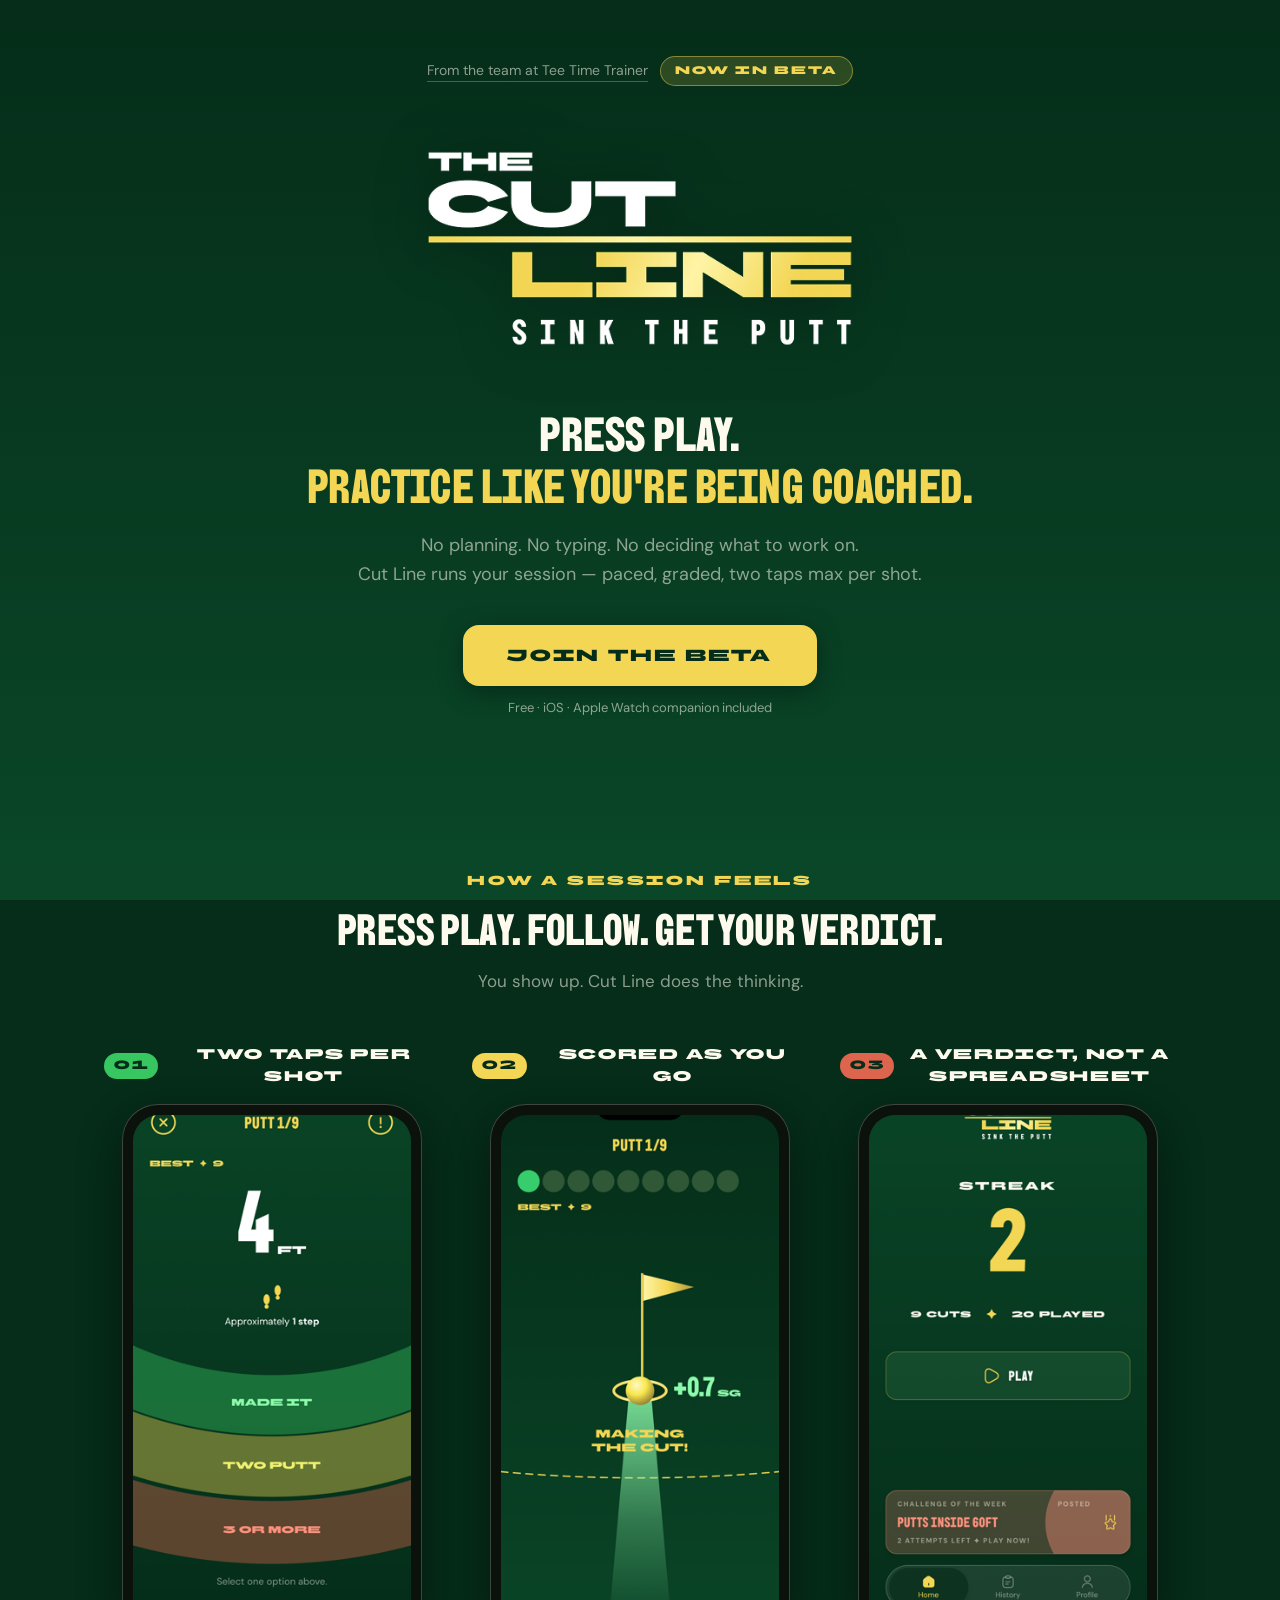
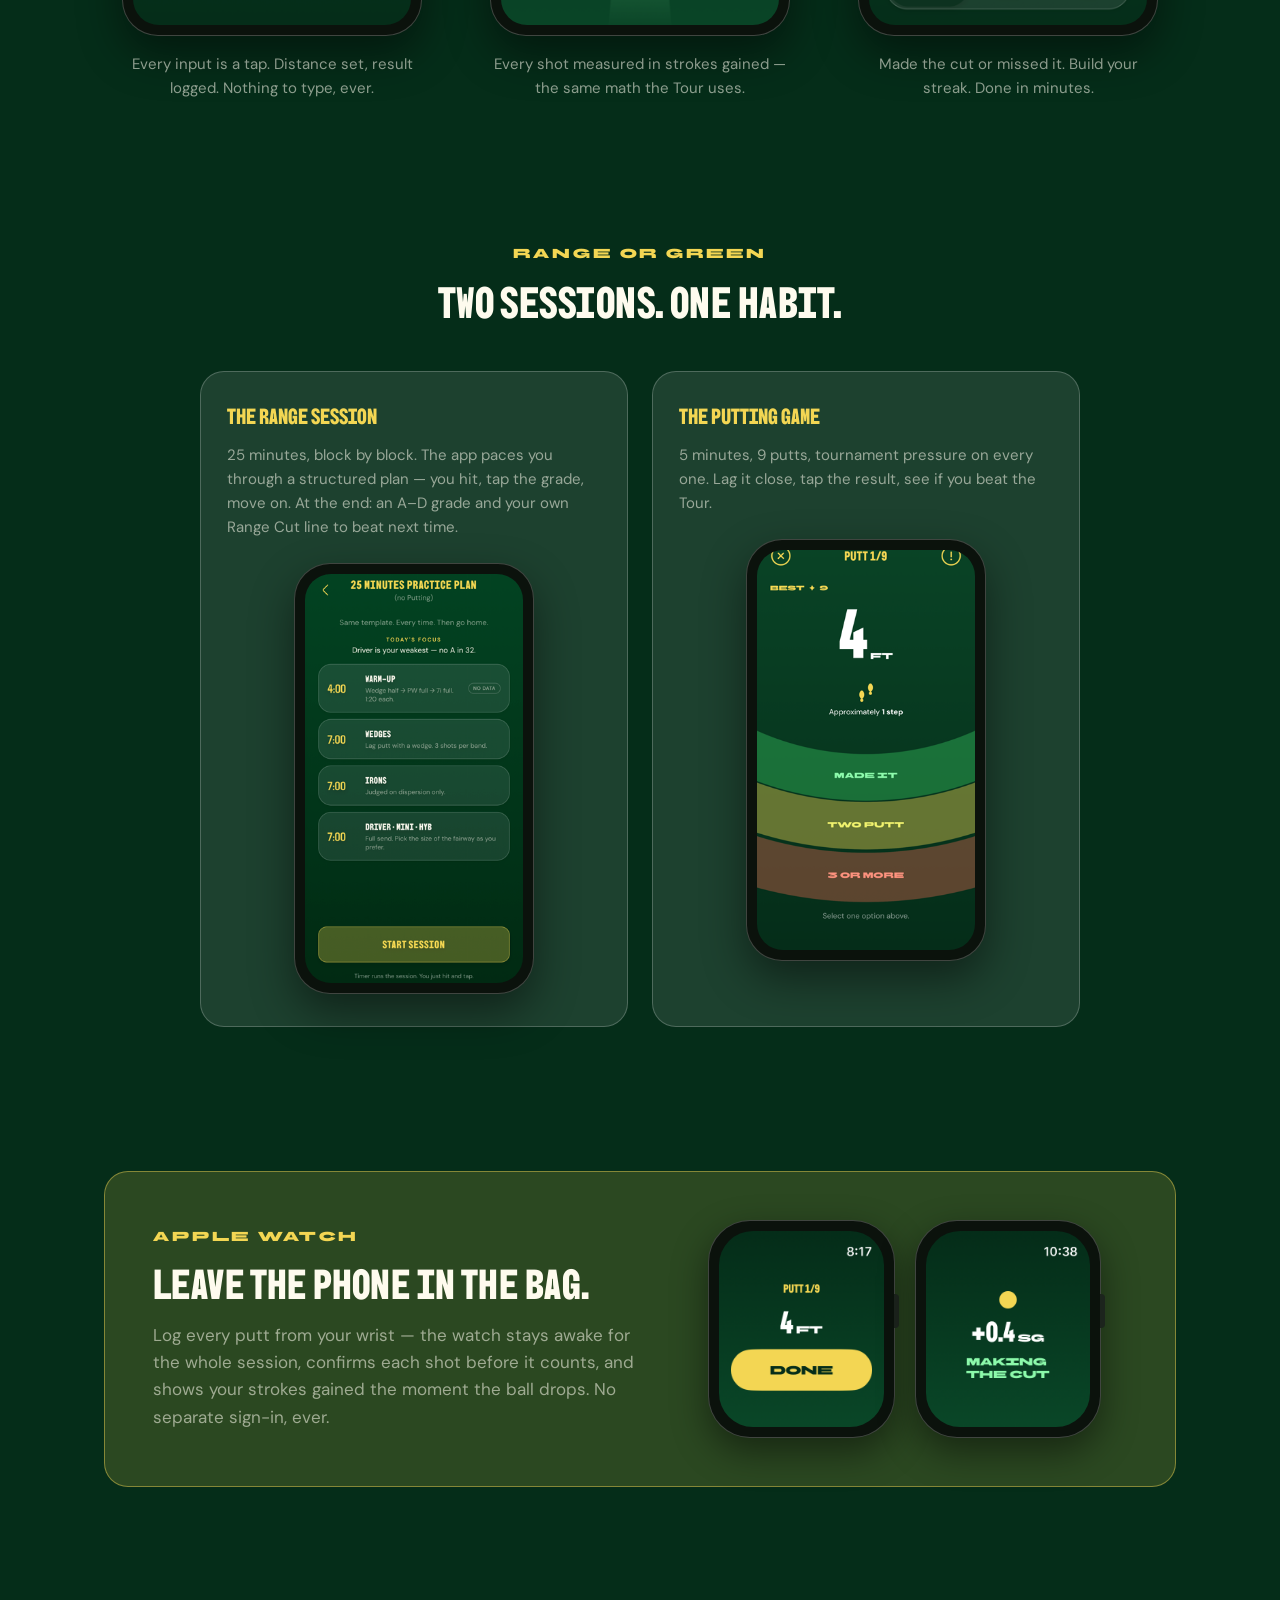
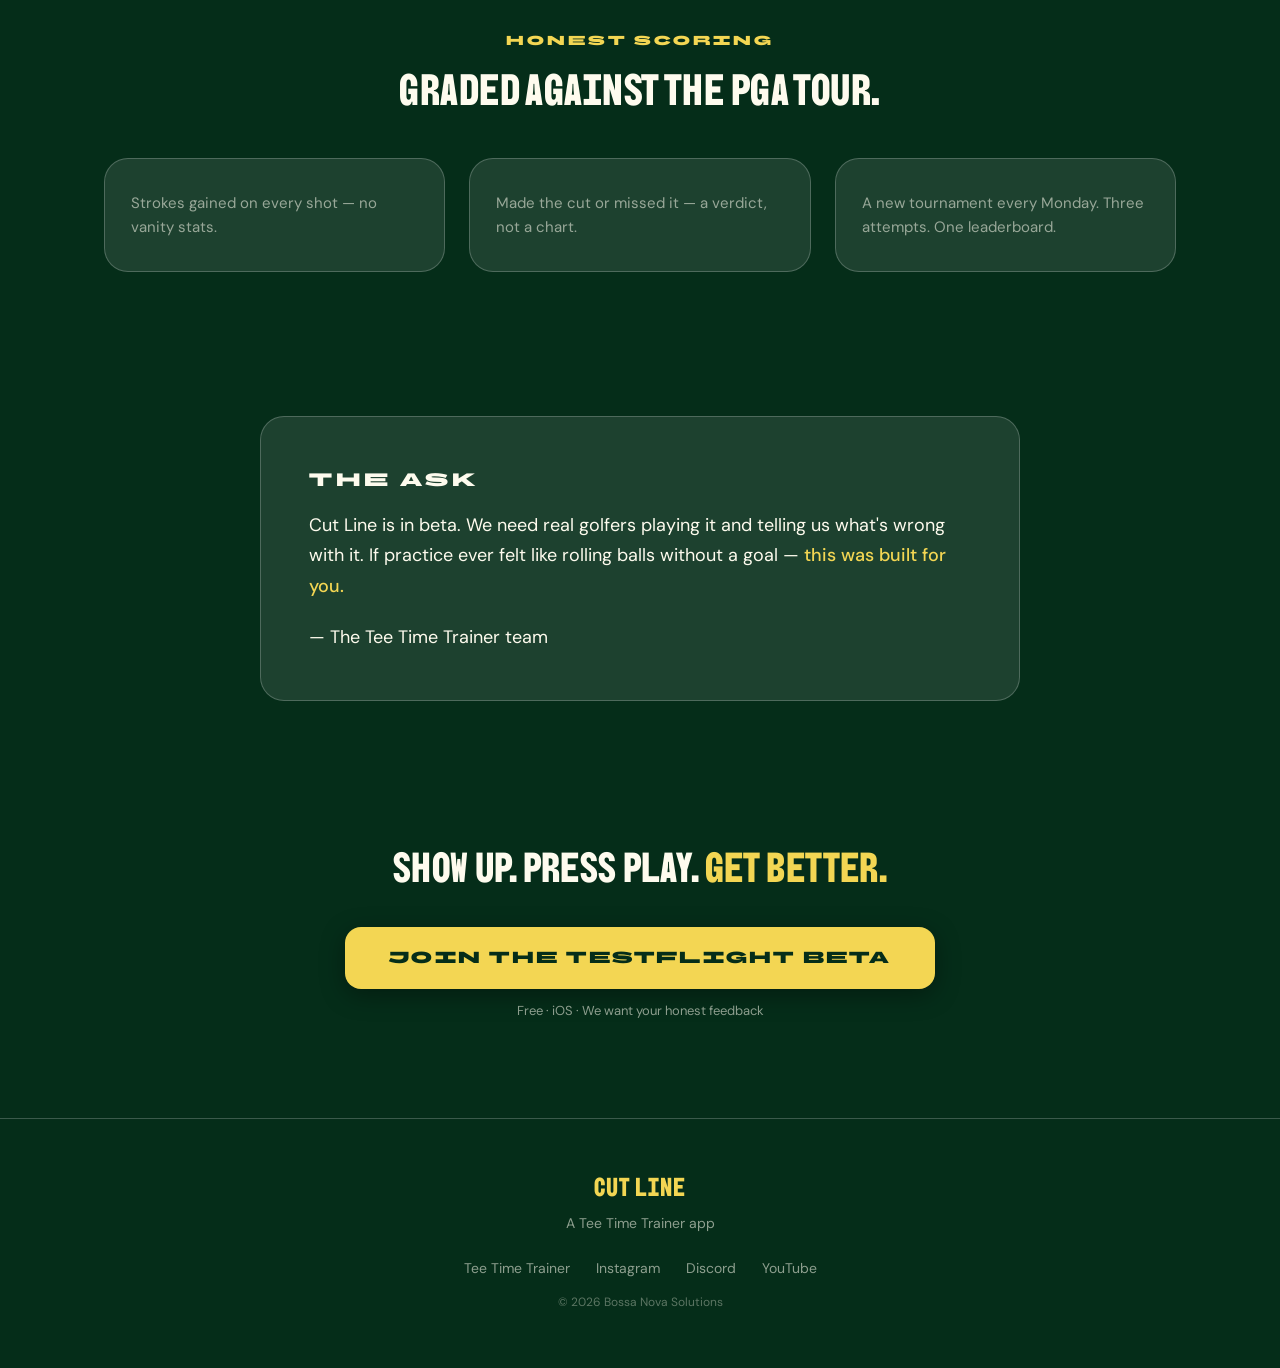
==== commit 52d25869: "feat(cutline): content restructure — coached-practice story, 7 sections New page order: hero (Press " ====
--- a/cutline/index.html
+++ b/cutline/index.html
@@ -3,8 +3,8 @@
 <head>
   <meta charset="utf-8">
   <meta name="viewport" content="width=device-width, initial-scale=1">
-  <title>Cut Line — Stop rolling balls. Start feeling the pressure. | Tee Time Trainer</title>
-  <meta name="description" content="Most putting practice is aimless. Cut Line scores every session against the PGA Tour — 5 minutes, 9 putts, tournament pressure on every one. Now with an Apple Watch companion. A putting game from the Tee Time Trainer team. In beta.">
+  <title>Cut Line — Press play. Practice like you're being coached. | Tee Time Trainer</title>
+  <meta name="description" content="Cut Line runs your practice session — paced, graded, two taps max per shot. Range and putting, scored against the PGA Tour, with an Apple Watch companion. Join the beta.">
   <link rel="canonical" href="https://teetimetrainer.app/cutline/">
   <meta name="theme-color" content="#052D19">
 
@@ -15,19 +15,19 @@
   <!-- Open Graph -->
   <meta property="og:type" content="website">
   <meta property="og:site_name" content="Tee Time Trainer">
-  <meta property="og:title" content="Cut Line — can you make the cut?">
-  <meta property="og:description" content="5 minutes. 9 putts. Tournament pressure on every one. Scored against the PGA Tour, now with an Apple Watch companion. Join the beta.">
+  <meta property="og:title" content="Cut Line — press play, practice coached.">
+  <meta property="og:description" content="Cut Line runs your practice session — paced, graded, two taps max per shot. Range and putting, scored against the PGA Tour, with an Apple Watch companion. Join the beta.">
   <meta property="og:url" content="https://teetimetrainer.app/cutline/">
   <meta property="og:image" content="https://teetimetrainer.app/cutline/og-cutline.png">
   <meta property="og:image:width" content="1200">
   <meta property="og:image:height" content="630">
   <meta property="og:image:alt" content="The Cut Line — sink the putt. Dark tournament felt with a gold wordmark.">
   <meta name="twitter:card" content="summary_large_image">
-  <meta name="twitter:title" content="Cut Line — can you make the cut?">
-  <meta name="twitter:description" content="5 minutes. 9 putts. Tournament pressure on every one. Join the beta.">
+  <meta name="twitter:title" content="Cut Line — press play, practice coached.">
+  <meta name="twitter:description" content="Cut Line runs your practice session — paced, graded, two taps max per shot. Range and putting, scored against the PGA Tour, with an Apple Watch companion. Join the beta.">
   <meta name="twitter:image" content="https://teetimetrainer.app/cutline/og-cutline.png">
 
-  <link rel="stylesheet" href="cutline.css?v=2">
+  <link rel="stylesheet" href="cutline.css?v=3">
 </head>
 <body>
 
@@ -41,8 +41,8 @@
     <img class="lockup-img" src="img/logo.png" width="544" height="272"
          alt="The Cut Line — sink the putt">
 
-    <h1>Stop rolling balls.<br><em>Start feeling the pressure.</em></h1>
-    <p class="hero__sub">5 minutes. 9 putts. Tournament pressure on every one.<br>Can you make the cut?</p>
+    <h1>Press play.<br><em>Practice like you're being coached.</em></h1>
+    <p class="hero__sub">No planning. No typing. No deciding what to work on.<br>Cut Line runs your session — paced, graded, two taps max per shot.</p>
 
     <p class="cta-wrap">
       <a class="cta" href="https://testflight.apple.com/join/ngMJG36k">Join the beta</a>
@@ -50,26 +50,51 @@
     </p>
   </header>
 
-  <!-- ========================= GAMEPLAY LOOP ========================= -->
+  <!-- =========================== THE SESSION ========================= -->
   <section class="section">
-    <p class="kicker">The gameplay loop</p>
-    <h2>Nine holes. One question.</h2>
-    <p class="lead">Set your distance, lag nine putts, and see if you beat the Tour.
-       The whole round takes about five minutes.</p>
+    <p class="kicker">How a session feels</p>
+    <h2>Press play. Follow. Get your verdict.</h2>
+    <p class="lead">You show up. Cut Line does the thinking.</p>
 
     <div class="steps">
       <figure class="step">
-        <figcaption><span class="step__num step__num--made">01</span> Lag your putt</figcaption>
+        <figcaption><span class="step__num step__num--made">01</span> Two taps per shot</figcaption>
         <div class="phone"><img src="img/screen-putt.png" alt="Cut Line putt screen: a 4-foot putt with Made It, Two Putt and 3 or More result bands" loading="lazy"></div>
+        <p class="step__body">Every input is a tap. Distance set, result logged. Nothing to type, ever.</p>
       </figure>
       <figure class="step">
-        <figcaption><span class="step__num step__num--gold">02</span> Watch it roll</figcaption>
+        <figcaption><span class="step__num step__num--gold">02</span> Scored as you go</figcaption>
         <div class="phone"><img src="img/screen-postshot.png" alt="Cut Line post-shot screen: the ball rolling toward the hole, plus 0.7 strokes gained, making the cut" loading="lazy"></div>
+        <p class="step__body">Every shot measured in strokes gained — the same math the Tour uses.</p>
       </figure>
       <figure class="step">
-        <figcaption><span class="step__num step__num--miss">03</span> Build your streak</figcaption>
+        <figcaption><span class="step__num step__num--miss">03</span> A verdict, not a spreadsheet</figcaption>
         <div class="phone"><img src="img/screen-home.png" alt="Cut Line home screen: streak of 2, nine cuts made in twenty rounds played" loading="lazy"></div>
+        <p class="step__body">Made the cut or missed it. Build your streak. Done in minutes.</p>
       </figure>
+    </div>
+  </section>
+
+  <!-- ==================== TWO SESSIONS, ONE HABIT ==================== -->
+  <section class="section">
+    <p class="kicker">Range or green</p>
+    <h2>Two sessions. One habit.</h2>
+    <div class="cards cards--two">
+      <div class="card">
+        <h3>The Range Session</h3>
+        <p>25 minutes, block by block. The app paces you through a structured
+           plan — you hit, tap the grade, move on. At the end: an A–D grade
+           and your own Range Cut line to beat next time.</p>
+        <!-- Spec asked for img/range-1.png placeholder; real capture from
+             the simulator already exists — see report. -->
+        <div class="phone"><img src="img/range-plan.png" alt="Cut Line range plan screen: four timed blocks — warm-up, wedges, irons, driver — with a Start Session button" loading="lazy"></div>
+      </div>
+      <div class="card">
+        <h3>The Putting Game</h3>
+        <p>5 minutes, 9 putts, tournament pressure on every one. Lag it close,
+           tap the result, see if you beat the Tour.</p>
+        <div class="phone"><img src="img/screen-putt.png" alt="Cut Line putt screen: a 4-foot putt with Made It, Two Putt and 3 or More result bands" loading="lazy"></div>
+      </div>
     </div>
   </section>
 
@@ -77,11 +102,11 @@
   <section class="section">
     <div class="watchpanel">
       <div class="watchpanel__copy">
-        <p class="kicker">New · Apple Watch</p>
-        <h2>On your wrist.</h2>
-        <p class="lead lead--left">Log putts from your wrist — your phone keeps score.
-           The watch stays awake for your whole session, confirms every putt before it counts,
-           and shows your strokes gained the moment the ball drops. No separate sign-in, ever.</p>
+        <p class="kicker">Apple Watch</p>
+        <h2>Leave the phone in the bag.</h2>
+        <p class="lead lead--left">Log every putt from your wrist — the watch stays awake
+           for the whole session, confirms each shot before it counts, and shows your
+           strokes gained the moment the ball drops. No separate sign-in, ever.</p>
       </div>
       <div class="watchpanel__shots">
         <div class="watchframe"><img src="img/watch-putt.png" alt="Apple Watch showing putt 1 of 9, four feet, with a Done button" loading="lazy"></div>
@@ -90,33 +115,14 @@
     </div>
   </section>
 
-  <!-- ========================= RANGE SESSION ========================= -->
+  <!-- ======================= THE GRADE IS REAL ======================= -->
   <section class="section">
-    <div class="rangepanel">
-      <div class="rangepanel__copy">
-        <p class="kicker">New · Range Session</p>
-        <h2>Take the cut to the range.</h2>
-        <p class="lead">A 25-minute practice plan that runs itself.
-           Warm-up, wedges, irons, driver — timed blocks, prescribed targets,
-           no decisions to make. Grade every shot A to D with one tap.
-           When the timer hits zero, the session is scored against your own
-           Range Cut line: make it or miss it, <strong>verdict on the spot.</strong></p>
-      </div>
-      <div class="rangepanel__shots">
-        <div class="phone"><img src="img/range-plan.png" alt="Cut Line range plan screen: four timed blocks — warm-up, wedges, irons, driver — with today's focus and a Start Session button" loading="lazy"></div>
-        <div class="phone"><img src="img/range-verdict.png" alt="Cut Line range verdict screen: You made the cut, plus 4.0 versus the cut line, with strokes gained per block" loading="lazy"></div>
-      </div>
-    </div>
-  </section>
-
-  <!-- ======================== WEEKLY CHALLENGES ====================== -->
-  <section class="section">
-    <p class="kicker">Beat the field</p>
-    <h2>Every week is a new tournament.</h2>
+    <p class="kicker">Honest scoring</p>
+    <h2>Graded against the PGA Tour.</h2>
     <div class="cards">
-      <div class="card"><h3>A new challenge<br>every week</h3><p>Fresh distances, fresh pressure. The course changes every Monday.</p></div>
-      <div class="card"><h3>Three attempts.<br>No takebacks.</h3><p>Commit to a round and it counts. Just like a scorecard should.</p></div>
-      <div class="card"><h3>One leaderboard.<br>Beat the field.</h3><p>Your best round against everyone else's. Strokes gained settles it.</p></div>
+      <div class="card"><p>Strokes gained on every shot — no vanity stats.</p></div>
+      <div class="card"><p>Made the cut or missed it — a verdict, not a chart.</p></div>
+      <div class="card"><p>A new tournament every Monday. Three attempts. One leaderboard.</p></div>
     </div>
   </section>
 
@@ -124,17 +130,16 @@
   <section class="section">
     <div class="ask">
       <p class="kicker">The ask</p>
-      <p>Cut Line is in beta. We need real golfers playing it, finding the rough edges,
-         telling us what to fix. If you've practiced putting and felt like you were just
-         rolling balls without a goal — <strong>this app was built for you.</strong>
-         We'd love to know if we got it right.</p>
+      <p>Cut Line is in beta. We need real golfers playing it and telling us
+         what's wrong with it. If practice ever felt like rolling balls
+         without a goal — <strong>this was built for you.</strong></p>
       <p class="ask__sig">— The Tee Time Trainer team</p>
     </div>
   </section>
 
   <!-- ============================= CTA 2 ============================= -->
   <section class="section section--cta2">
-    <h2>Every putt counts. Every miss matters.<br><em>Can you make the cut?</em></h2>
+    <h2>Show up. Press play. <em>Get better.</em></h2>
     <p class="cta-wrap">
       <a class="cta" href="https://testflight.apple.com/join/ngMJG36k">Join the TestFlight beta</a>
       <span class="cta-sub">Free · iOS · We want your honest feedback</span>
--- a/cutline/cutline.css
+++ b/cutline/cutline.css
@@ -239,24 +239,13 @@
 }
 .watchframe img { border-radius: 34px; width: 100%; }
 
-/* ---- Range Session panel (plain glass, centered — big phone shots) ---- */
-.rangepanel {
-  background: var(--glass);
-  border: 1px solid var(--glass-border);
-  border-radius: var(--r-card);
-  padding: 48px 32px;
-  text-align: center;
-}
-.rangepanel h2 { font-size: clamp(30px, 4.6vw, 42px); }
-.rangepanel .lead strong { color: var(--gold); font-weight: 500; }
-.rangepanel__shots {
-  display: flex;
-  gap: 32px;
-  justify-content: center;
-  flex-wrap: wrap;
-  margin-top: 44px;
-}
-.rangepanel__shots .phone { width: min(300px, 80%); margin: 0; }
+/* ---- Step body line (under each session-step screenshot) ---- */
+.step__body {
+  color: var(--cream-muted);
+  font-size: 15px;
+  max-width: 300px;
+  margin: 16px auto 0;
+}
 
 /* ---- Feature cards ---- */
 .cards {
@@ -273,6 +262,10 @@
   text-align: left;
 }
 .card p { color: var(--cream-muted); font-size: 15px; margin-top: 12px; }
+.card > p:first-child { margin-top: 0; }
+/* Two-up variant (Range / Putting) with a phone shot inside each card */
+.cards--two { grid-template-columns: repeat(2, 1fr); max-width: 880px; margin-left: auto; margin-right: auto; }
+.card .phone { max-width: 240px; margin: 24px auto 0; }
 
 /* ---- The ask ---- */
 .ask {
@@ -310,7 +303,6 @@
   .cards { grid-template-columns: 1fr; }
   .watchpanel { grid-template-columns: 1fr; padding: 32px 24px; text-align: center; }
   .watchpanel .lead--left { margin: 14px auto 0; }
-  .rangepanel { padding: 32px 20px; }
   .section { padding: 56px 20px; }
   .hero { padding-top: 40px; }
 }
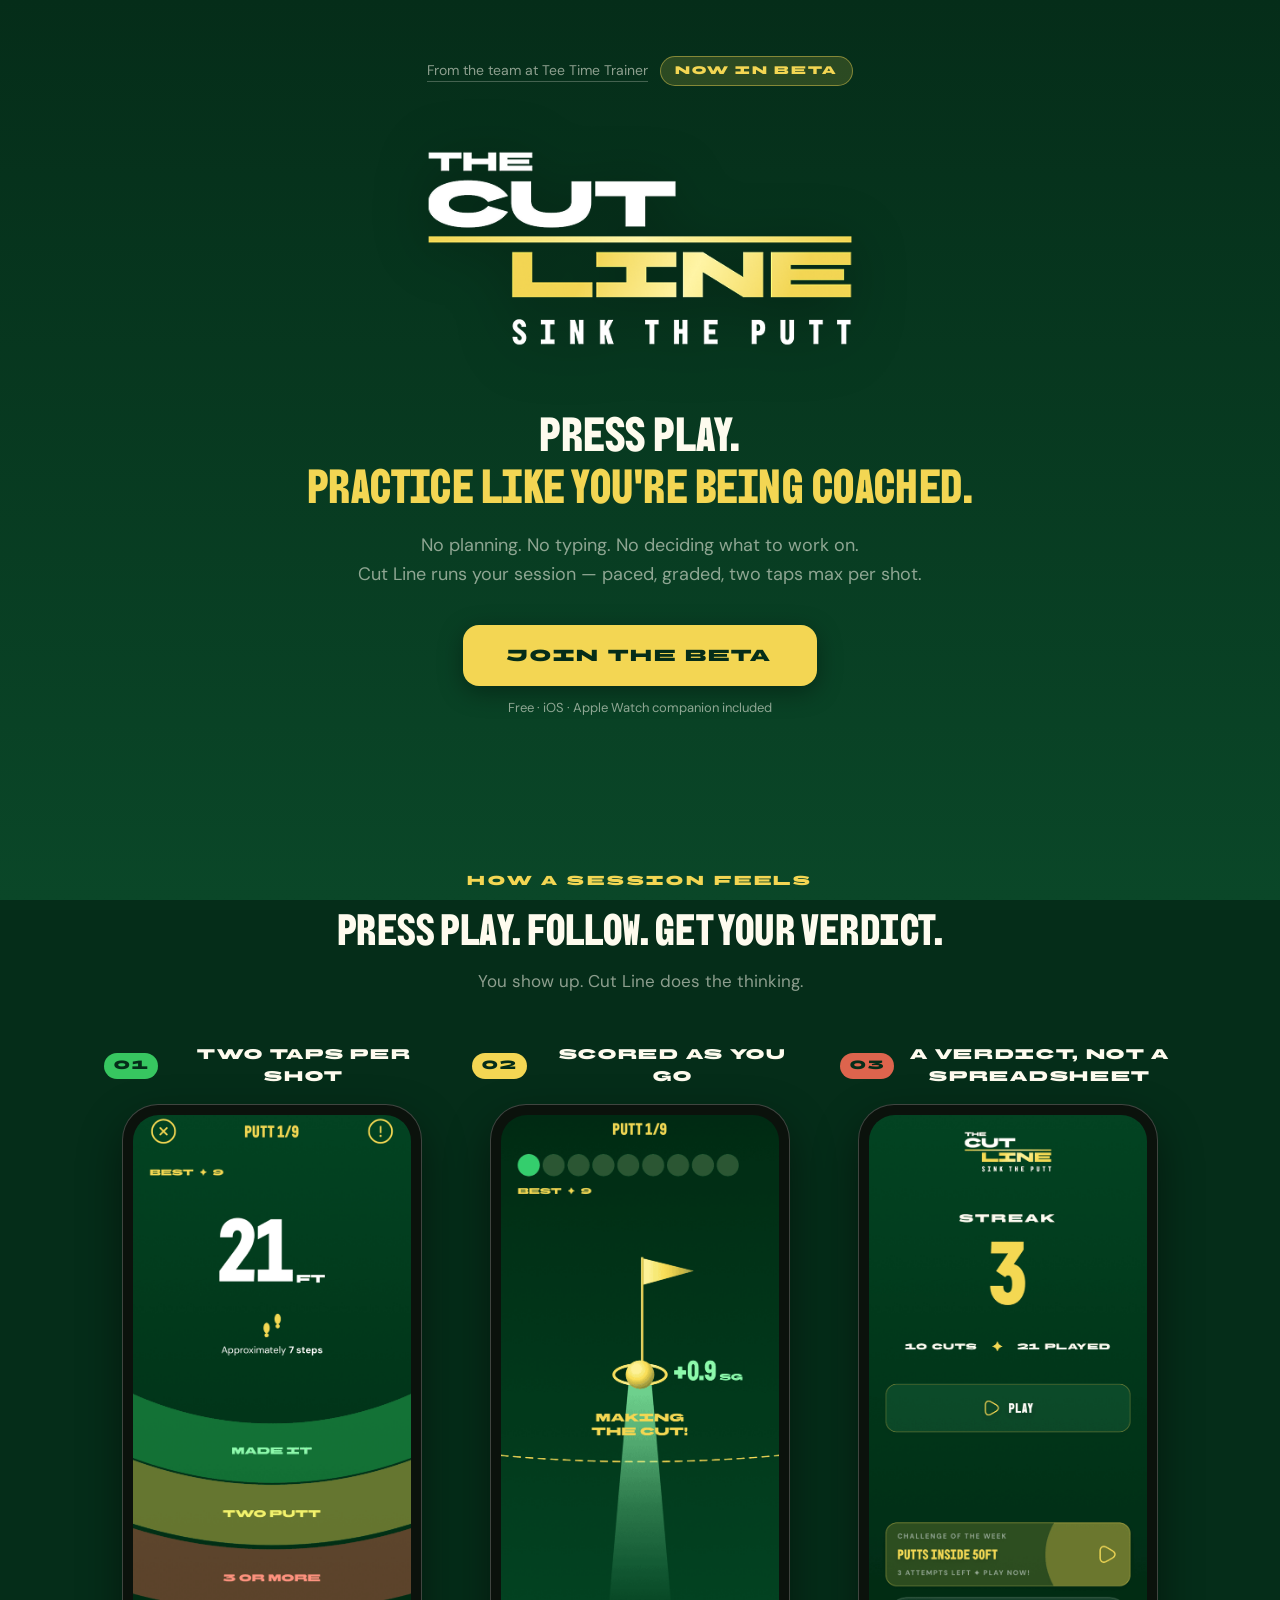
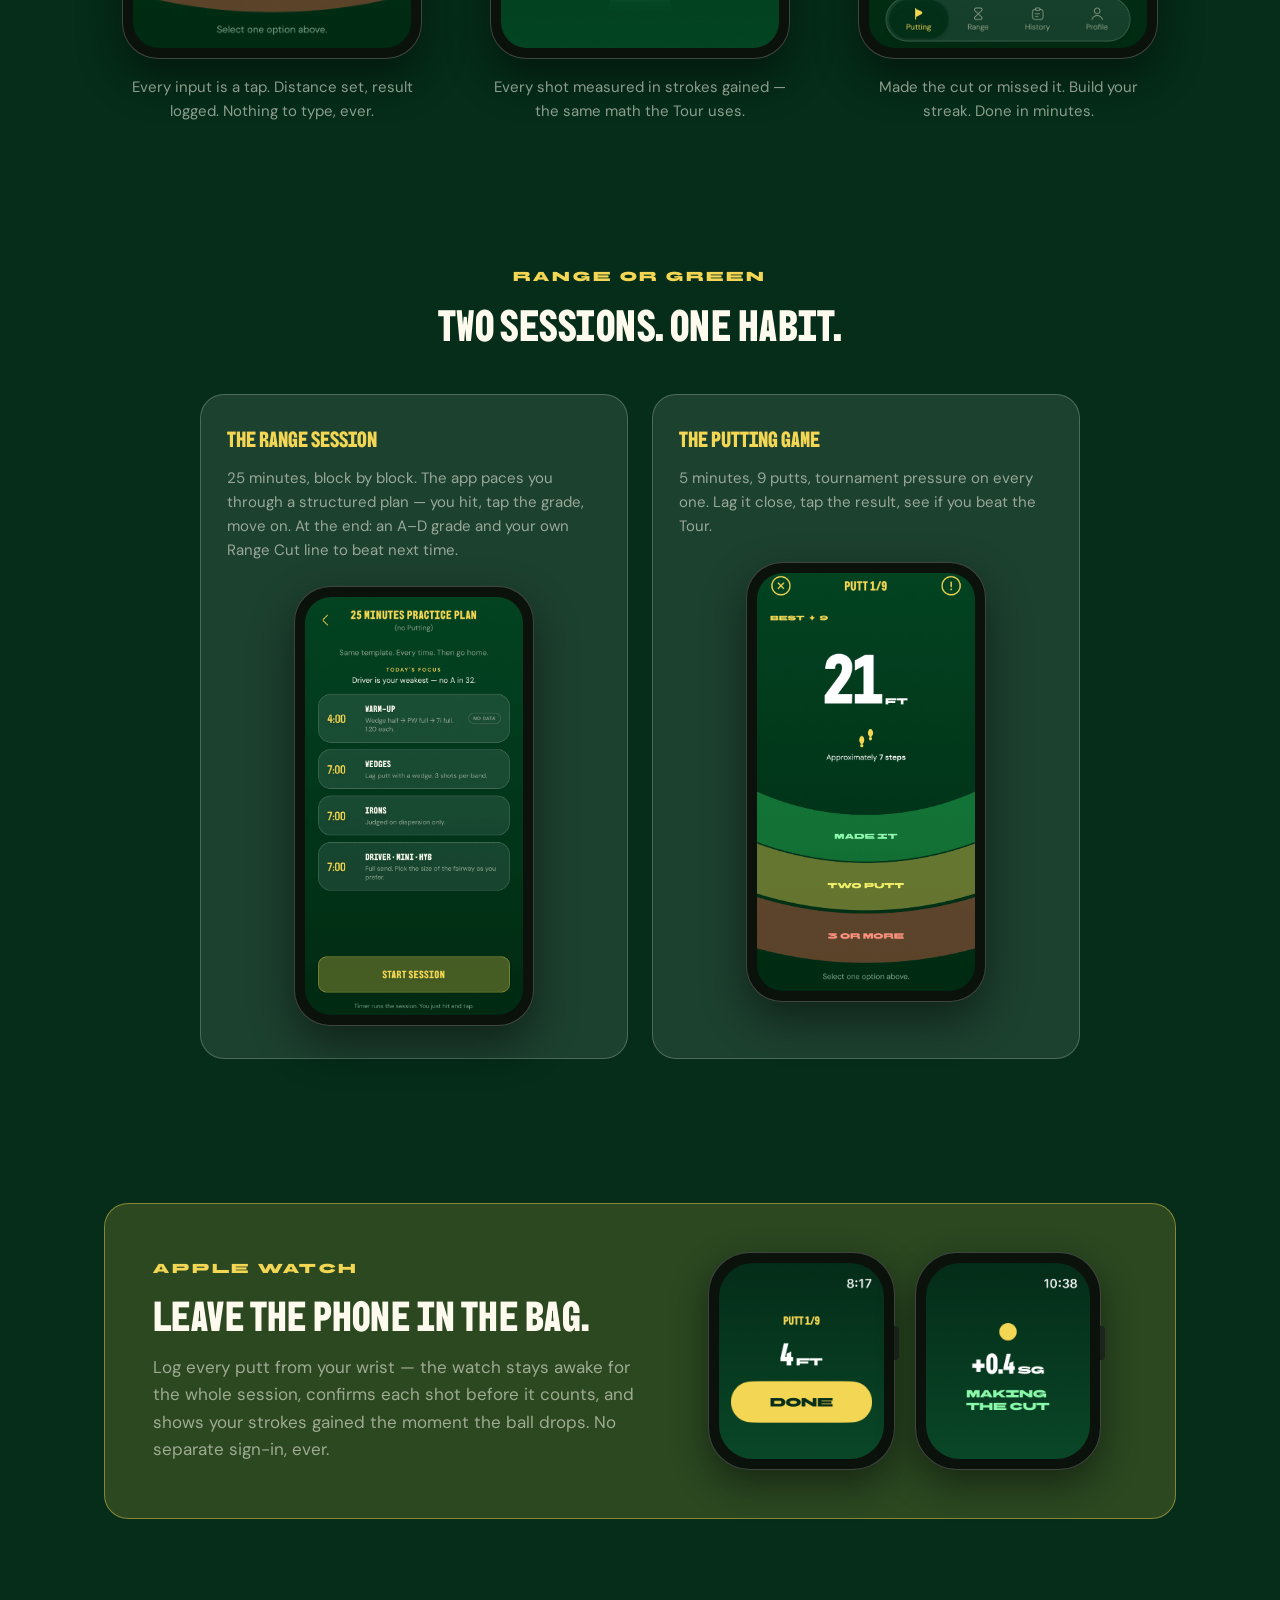
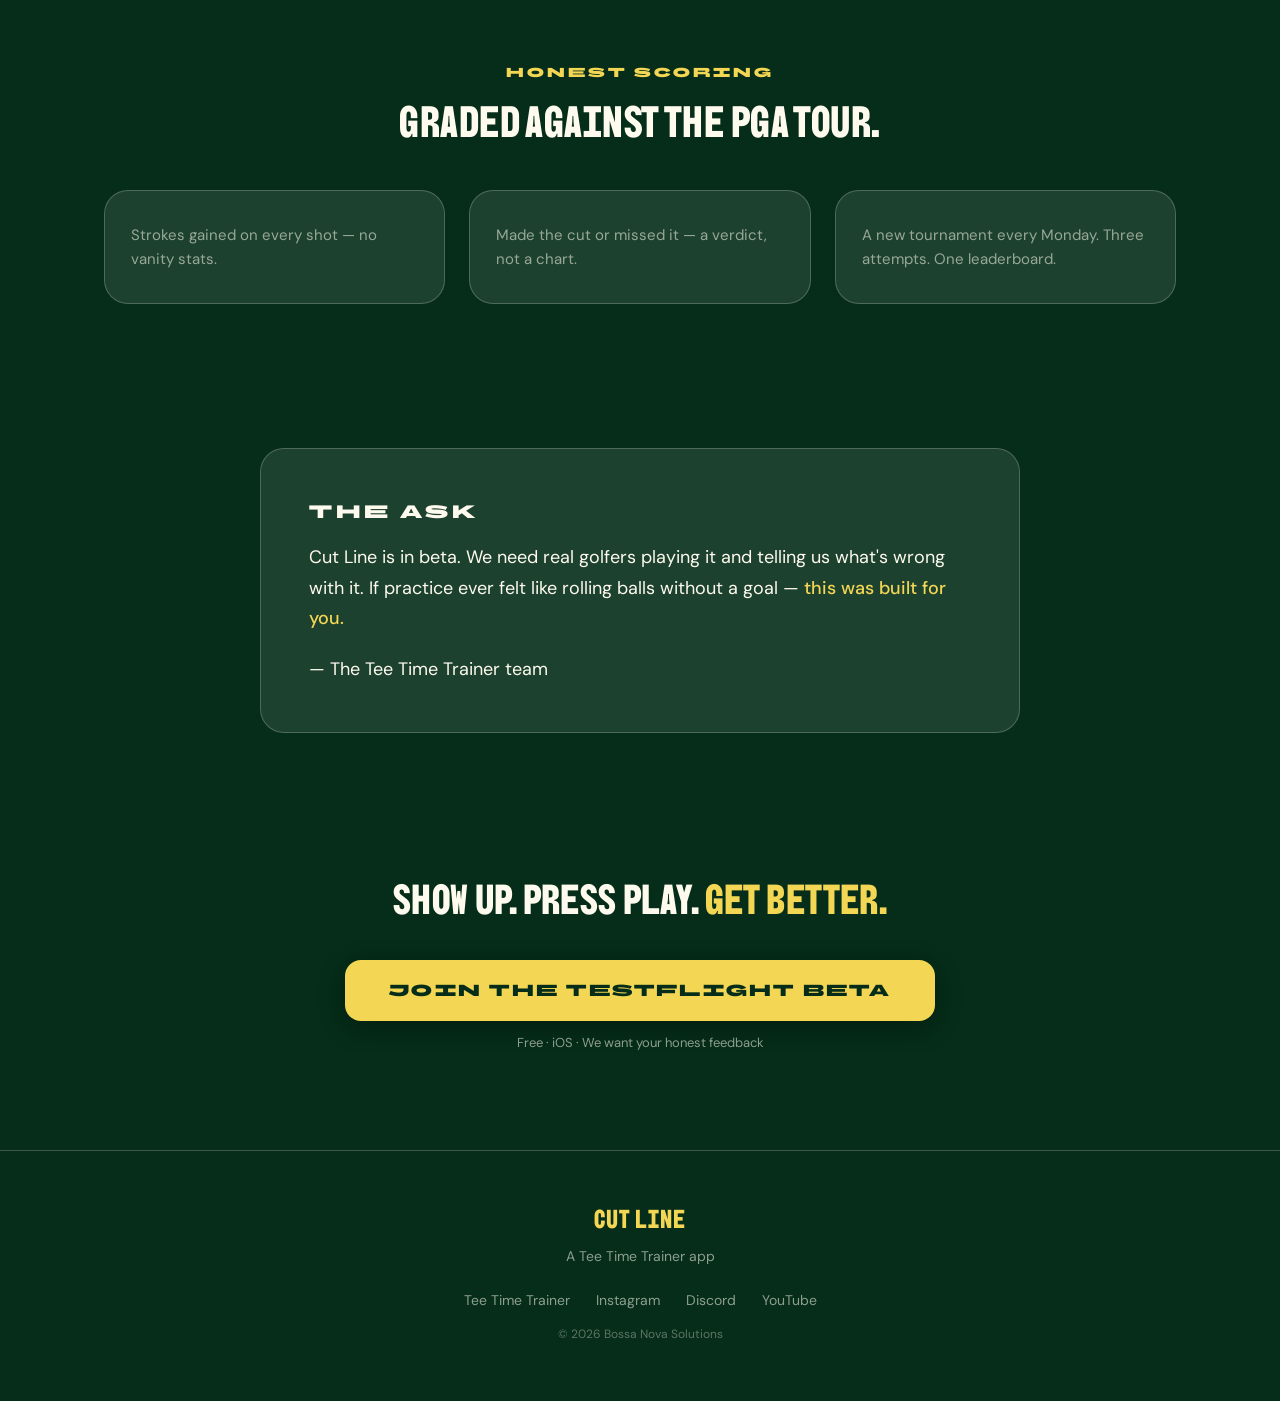
==== commit 3f530b16: "fix(cutline): retina screenshots, uniform crops, phone-fit sizing The screenshots looked soft and cl" ====
--- a/cutline/index.html
+++ b/cutline/index.html
@@ -27,7 +27,7 @@
   <meta name="twitter:description" content="Cut Line runs your practice session — paced, graded, two taps max per shot. Range and putting, scored against the PGA Tour, with an Apple Watch companion. Join the beta.">
   <meta name="twitter:image" content="https://teetimetrainer.app/cutline/og-cutline.png">
 
-  <link rel="stylesheet" href="cutline.css?v=3">
+  <link rel="stylesheet" href="cutline.css?v=4">
 </head>
 <body>
 
@@ -59,17 +59,17 @@
     <div class="steps">
       <figure class="step">
         <figcaption><span class="step__num step__num--made">01</span> Two taps per shot</figcaption>
-        <div class="phone"><img src="img/screen-putt.png" alt="Cut Line putt screen: a 4-foot putt with Made It, Two Putt and 3 or More result bands" loading="lazy"></div>
+        <div class="phone"><img src="img/hd-putt.png" alt="Cut Line putt screen: a 21-foot putt with Made It, Two Putt and 3 or More result bands" loading="lazy"></div>
         <p class="step__body">Every input is a tap. Distance set, result logged. Nothing to type, ever.</p>
       </figure>
       <figure class="step">
         <figcaption><span class="step__num step__num--gold">02</span> Scored as you go</figcaption>
-        <div class="phone"><img src="img/screen-postshot.png" alt="Cut Line post-shot screen: the ball rolling toward the hole, plus 0.7 strokes gained, making the cut" loading="lazy"></div>
+        <div class="phone"><img src="img/hd-postshot.png" alt="Cut Line post-shot screen: the ball rolling toward the hole, plus 0.9 strokes gained, making the cut" loading="lazy"></div>
         <p class="step__body">Every shot measured in strokes gained — the same math the Tour uses.</p>
       </figure>
       <figure class="step">
         <figcaption><span class="step__num step__num--miss">03</span> A verdict, not a spreadsheet</figcaption>
-        <div class="phone"><img src="img/screen-home.png" alt="Cut Line home screen: streak of 2, nine cuts made in twenty rounds played" loading="lazy"></div>
+        <div class="phone"><img src="img/hd-home.png" alt="Cut Line home screen: streak of 3, ten cuts made in twenty-one rounds played" loading="lazy"></div>
         <p class="step__body">Made the cut or missed it. Build your streak. Done in minutes.</p>
       </figure>
     </div>
@@ -85,15 +85,13 @@
         <p>25 minutes, block by block. The app paces you through a structured
            plan — you hit, tap the grade, move on. At the end: an A–D grade
            and your own Range Cut line to beat next time.</p>
-        <!-- Spec asked for img/range-1.png placeholder; real capture from
-             the simulator already exists — see report. -->
-        <div class="phone"><img src="img/range-plan.png" alt="Cut Line range plan screen: four timed blocks — warm-up, wedges, irons, driver — with a Start Session button" loading="lazy"></div>
+        <div class="phone"><img src="img/hd-range-plan.png" alt="Cut Line range plan screen: four timed blocks — warm-up, wedges, irons, driver — with a Start Session button" loading="lazy"></div>
       </div>
       <div class="card">
         <h3>The Putting Game</h3>
         <p>5 minutes, 9 putts, tournament pressure on every one. Lag it close,
            tap the result, see if you beat the Tour.</p>
-        <div class="phone"><img src="img/screen-putt.png" alt="Cut Line putt screen: a 4-foot putt with Made It, Two Putt and 3 or More result bands" loading="lazy"></div>
+        <div class="phone"><img src="img/hd-putt.png" alt="Cut Line putt screen: a 21-foot putt with Made It, Two Putt and 3 or More result bands" loading="lazy"></div>
       </div>
     </div>
   </section>
--- a/cutline/cutline.css
+++ b/cutline/cutline.css
@@ -305,4 +305,7 @@
   .watchpanel .lead--left { margin: 14px auto 0; }
   .section { padding: 56px 20px; }
   .hero { padding-top: 40px; }
-}
+  /* Phone frames must not dwarf a phone-sized viewport */
+  .phone { max-width: 260px; }
+  .card .phone { max-width: 220px; }
+}
